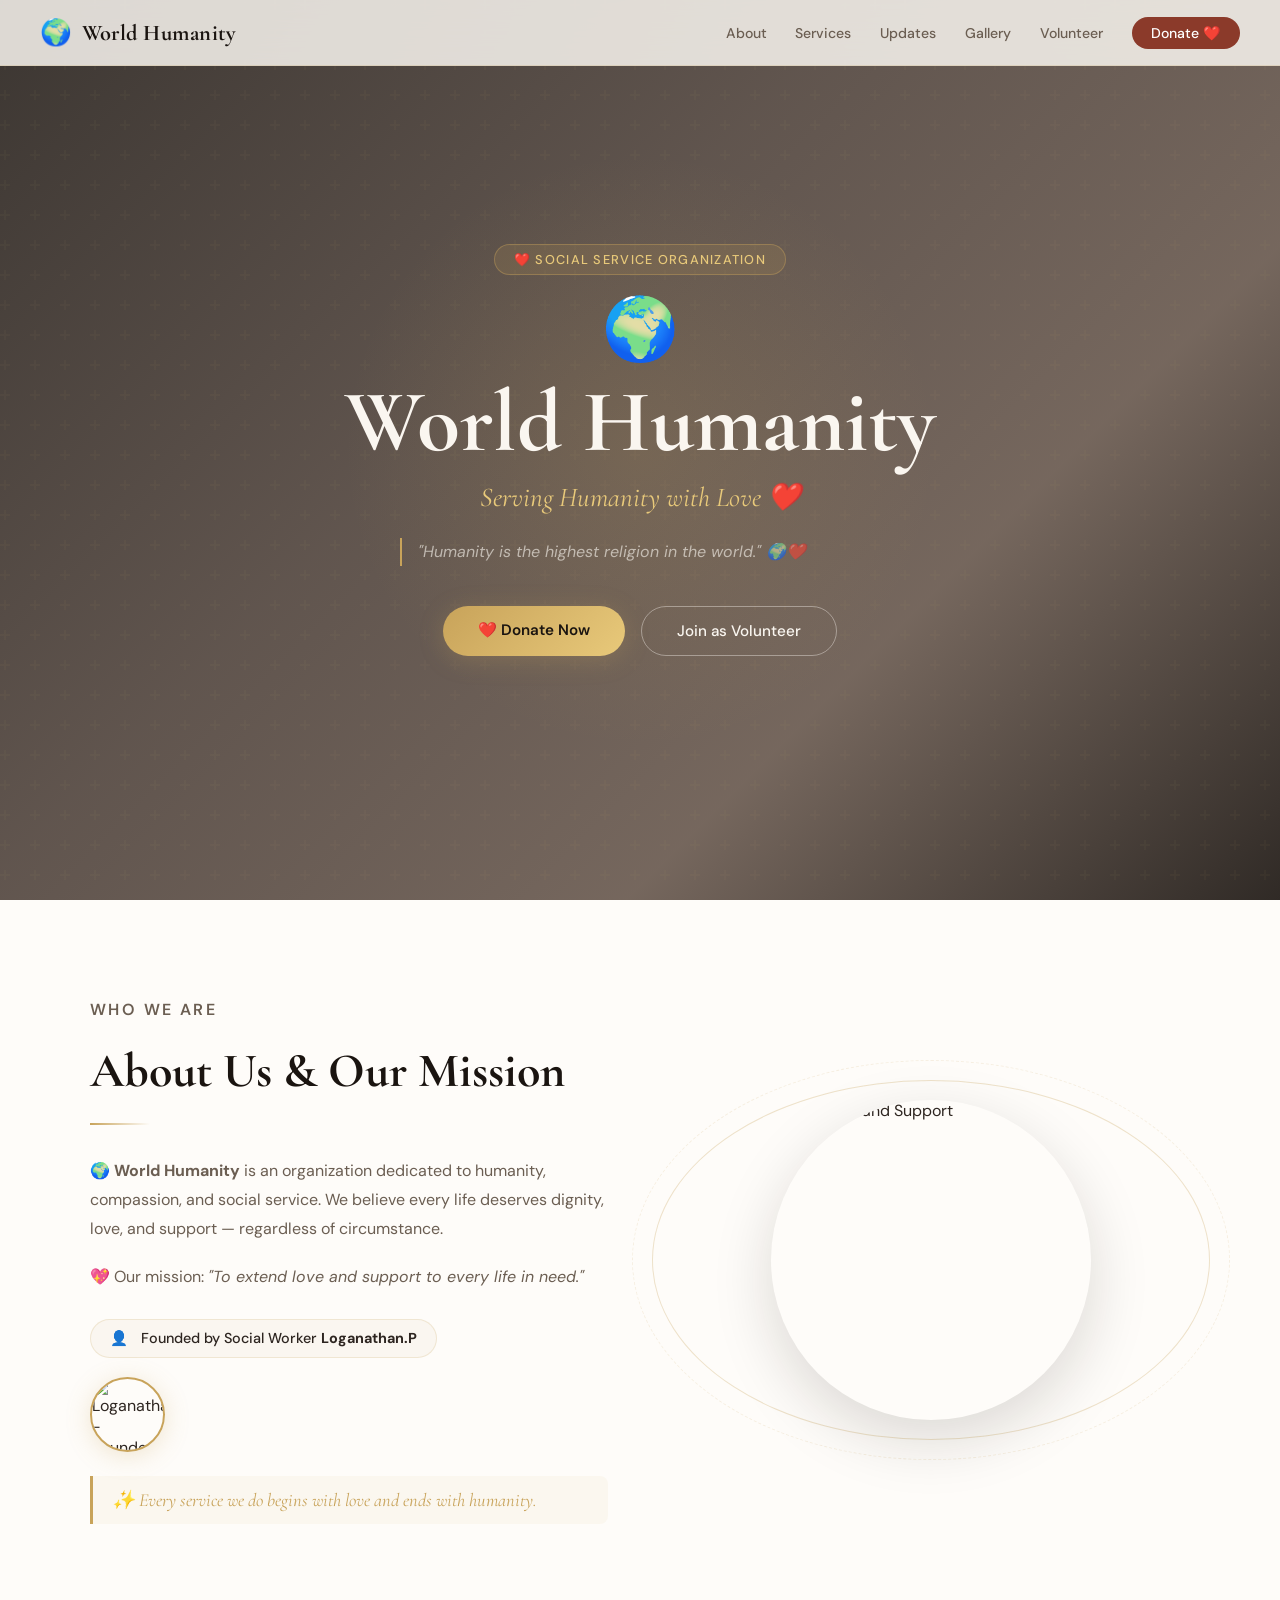
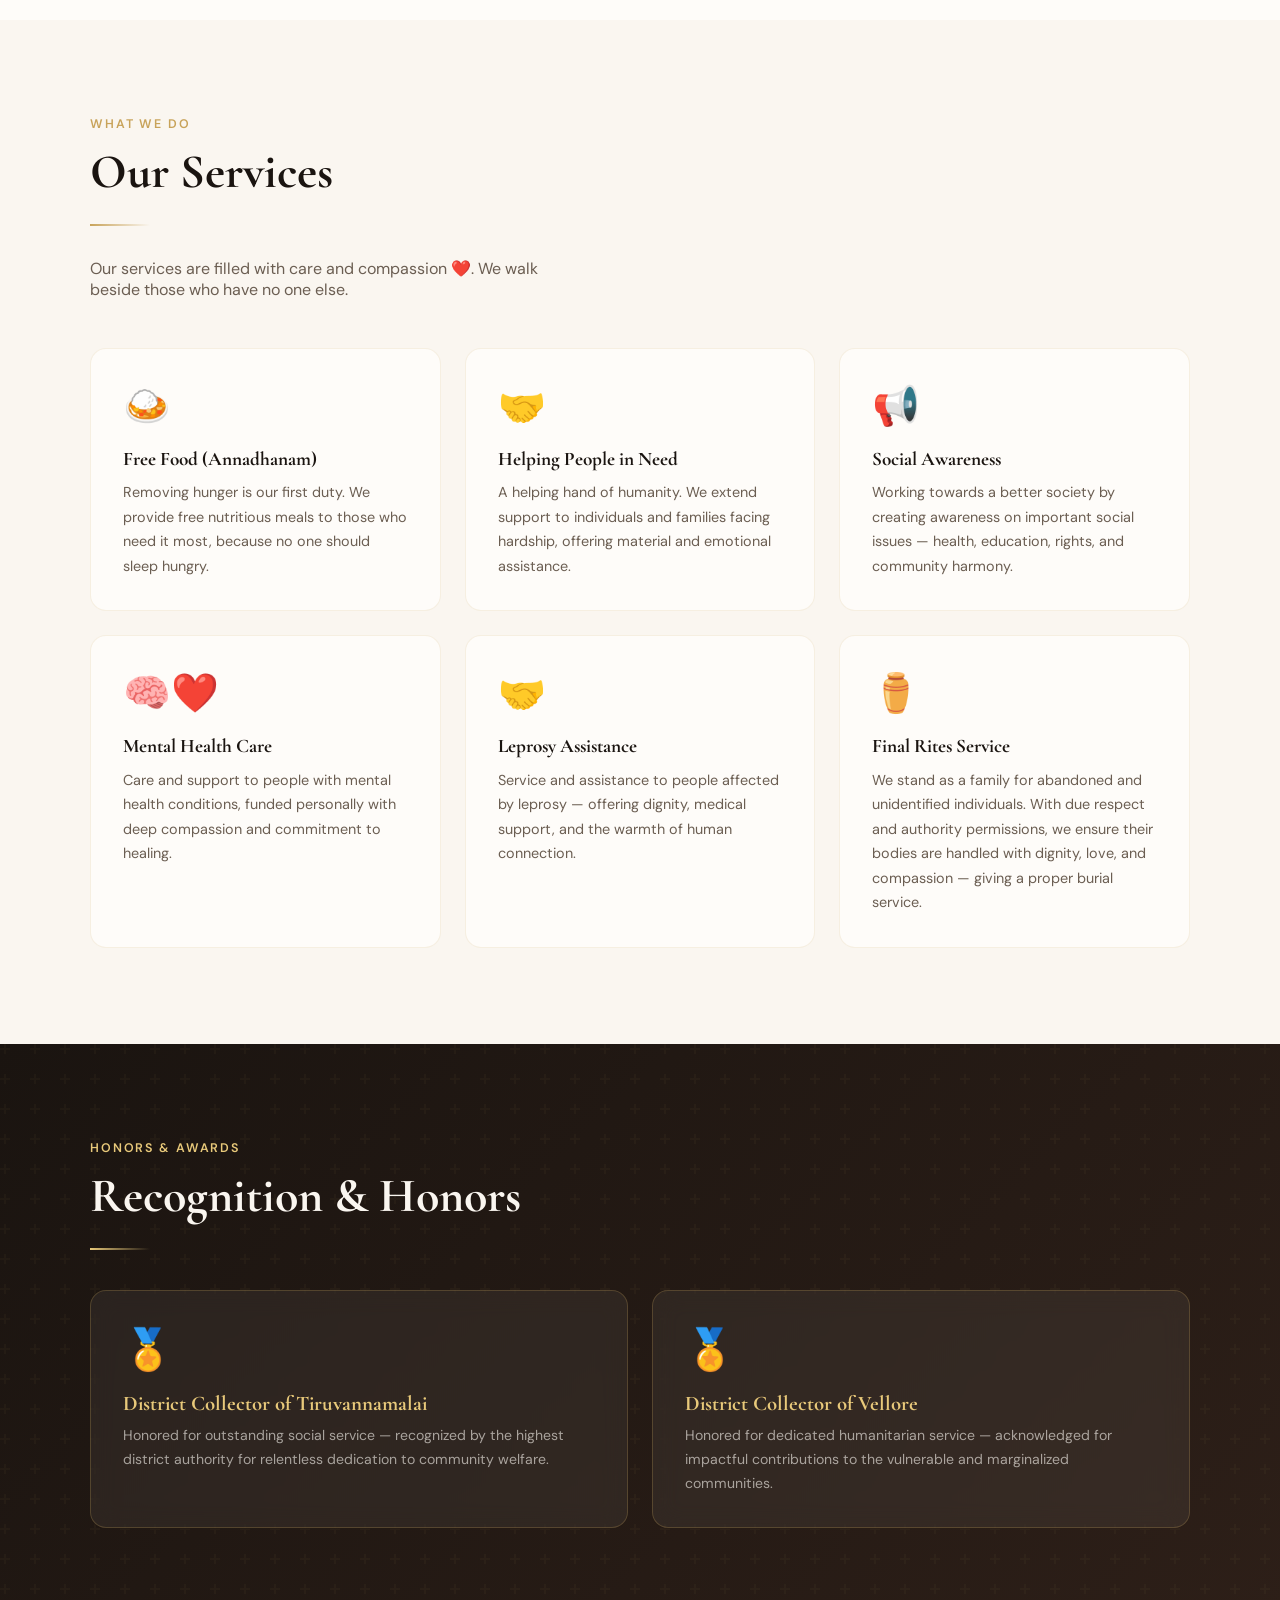
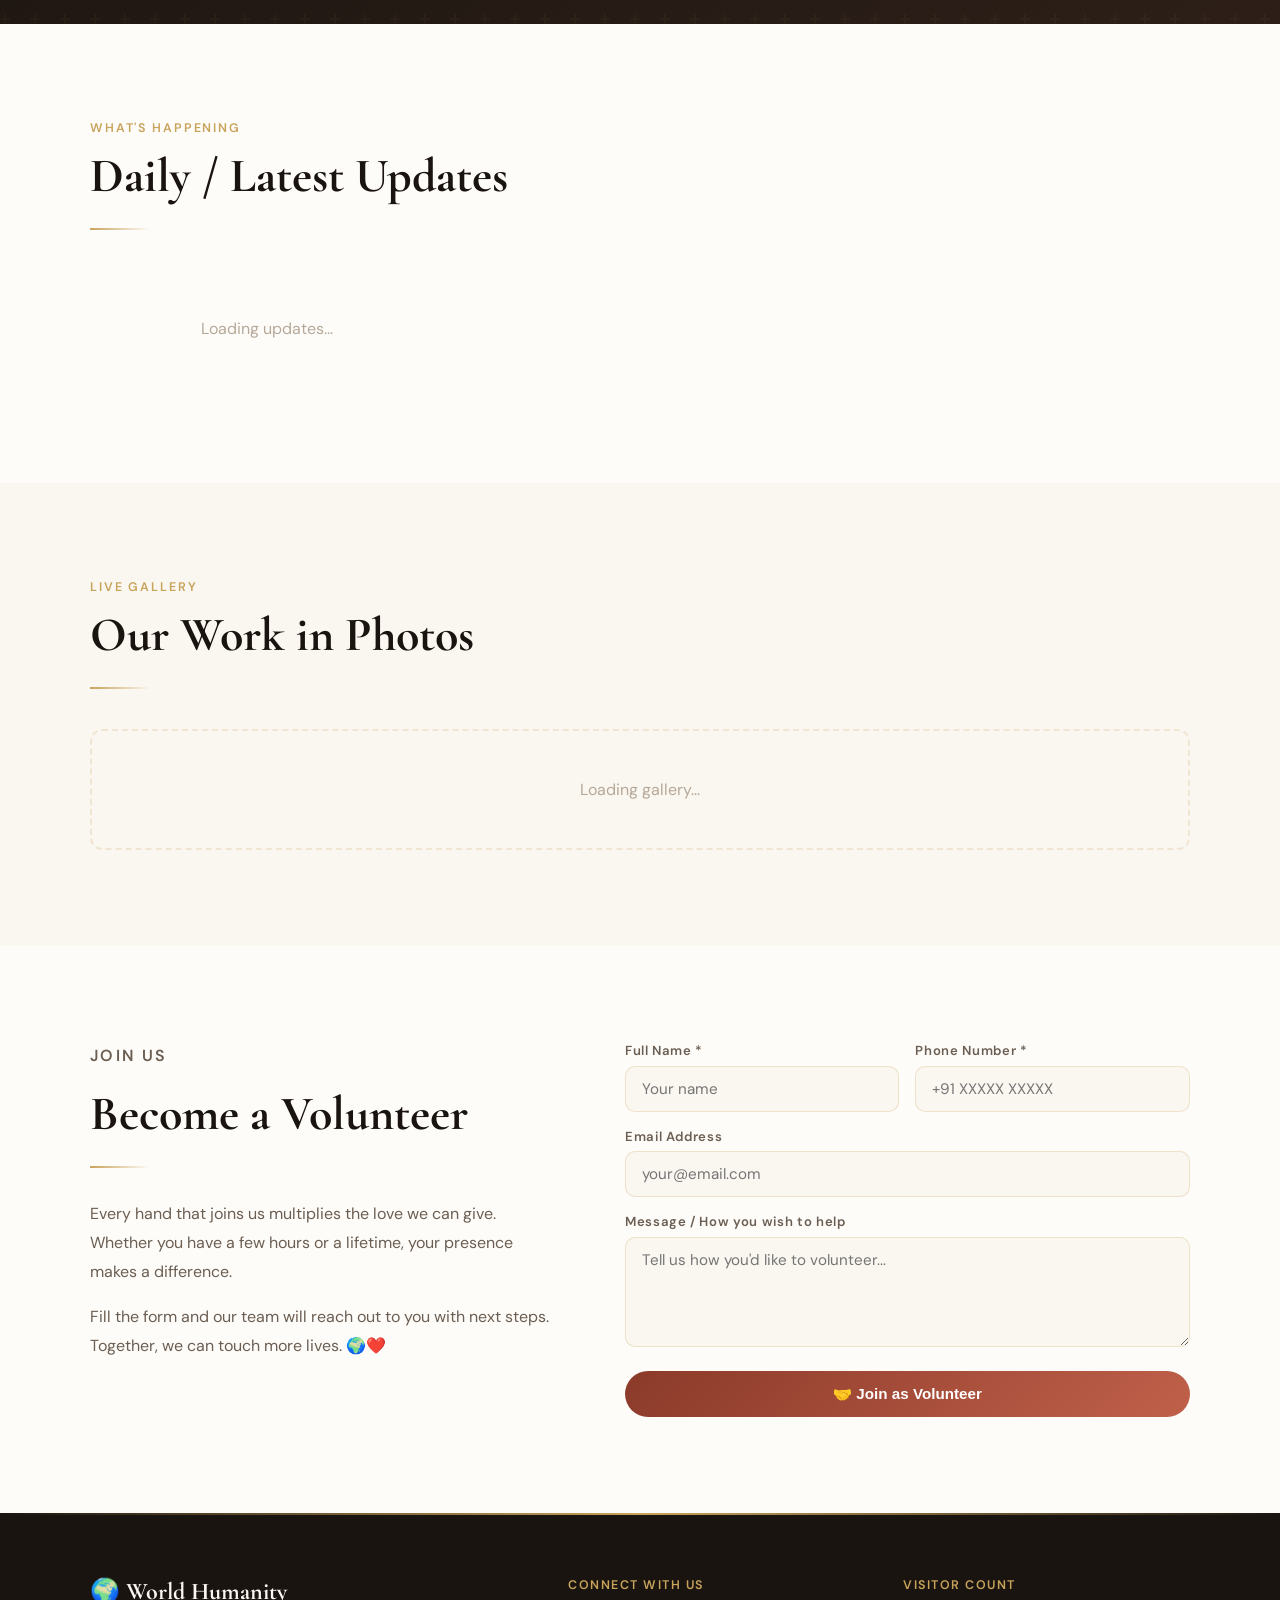
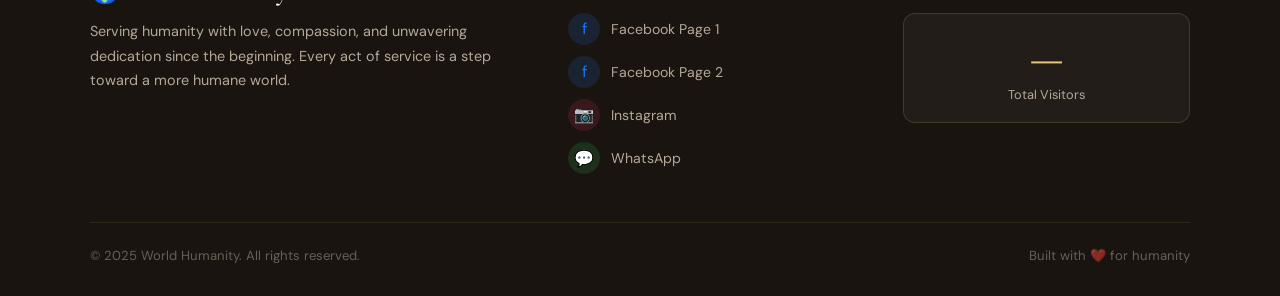
==== index.html @ ef05ba0a "Rename index-66.html to index.html" ====
<!DOCTYPE html>
<html lang="en">
<head>
<meta charset="UTF-8" />
<meta name="viewport" content="width=device-width, initial-scale=1.0" />
<title>World Humanity – Serving Humanity with Love</title>
<link rel="preconnect" href="https://fonts.googleapis.com" />
<link rel="preconnect" href="https://fonts.gstatic.com" crossorigin />
<link href="https://fonts.googleapis.com/css2?family=Cormorant+Garamond:ital,wght@0,400;0,600;0,700;1,400;1,600&family=DM+Sans:wght@300;400;500;600&display=swap" rel="stylesheet" />
<style>
  :root {
    --cream: #faf6f0;
    --warm-white: #fefcf9;
    --gold: #c8a35a;
    --gold-light: #e8c97a;
    --deep: #1a1410;
    --charcoal: #2d2520;
    --mid: #6b5e52;
    --soft: #b5a898;
    --accent: #8b3a2a;
    --accent-light: #c0604a;
    --glass-bg: rgba(255,252,249,0.72);
    --glass-border: rgba(200,163,90,0.2);
    --shadow: 0 8px 40px rgba(26,20,16,0.12);
    --shadow-gold: 0 4px 24px rgba(200,163,90,0.25);
  }
  *, *::before, *::after { box-sizing: border-box; margin: 0; padding: 0; }
  html { scroll-behavior: smooth; }
  body {
    font-family: 'DM Sans', sans-serif;
    background: var(--cream);
    color: var(--charcoal);
    overflow-x: hidden;
  }

  /* ── NAV ── */
  nav {
    position: fixed; top: 0; left: 0; right: 0; z-index: 100;
    display: flex; align-items: center; justify-content: space-between;
    padding: 1rem 2.5rem;
    background: rgba(250,246,240,0.85);
    backdrop-filter: blur(16px);
    border-bottom: 1px solid var(--glass-border);
    transition: box-shadow 0.3s;
  }
  nav.scrolled { box-shadow: 0 4px 30px rgba(26,20,16,0.10); }
  .nav-brand { display: flex; align-items: center; gap: 0.6rem; text-decoration: none; }
  .nav-brand span.globe { font-size: 1.6rem; }
  .nav-brand span.name {
    font-family: 'Cormorant Garamond', serif;
    font-size: 1.4rem; font-weight: 700;
    color: var(--deep); letter-spacing: 0.02em;
  }
  .nav-links { display: flex; gap: 1.8rem; list-style: none; }
  .nav-links a { text-decoration: none; font-size: 0.88rem; font-weight: 500; color: var(--mid); transition: color 0.2s; }
  .nav-links a:hover { color: var(--gold); }
  .nav-donate {
    background: var(--accent);
    color: #fff !important;
    padding: 0.45rem 1.2rem;
    border-radius: 50px;
    transition: background 0.2s !important;
  }
  .nav-donate:hover { background: var(--accent-light) !important; color: #fff !important; }
  .hamburger { display: none; flex-direction: column; gap: 5px; cursor: pointer; background: none; border: none; }
  .hamburger span { width: 22px; height: 2px; background: var(--charcoal); border-radius: 2px; transition: all 0.3s; }
  @media (max-width: 700px) {
    .nav-links { display: none; flex-direction: column; position: absolute; top: 100%; left: 0; right: 0; background: var(--warm-white); padding: 1.5rem; gap: 1rem; border-bottom: 1px solid var(--glass-border); }
    .nav-links.open { display: flex; }
    .hamburger { display: flex; }
  }

    /* ── HERO ── */
  .hero {
    min-height: 100vh;
    display: flex; align-items: center; justify-content: center;
    position: relative;
    overflow: hidden;
    /* Layering a translucent dark gradient over the image to maintain the deep aesthetic and text contrast */
    background: 
      linear-gradient(135deg, rgba(26, 20, 16, 0.85) 0%, rgba(45, 31, 24, 0.75) 40%, rgba(61, 42, 31, 0.7) 70%, rgba(26, 20, 16, 0.9) 100%),
      url('humanity.jpg') center/cover no-repeat;
  }

  .hero-texture {
    position: absolute; inset: 0;
    background-image: url("data:image/svg+xml,%3Csvg width='60' height='60' viewBox='0 0 60 60' xmlns='http://www.w3.org/2000/svg'%3E%3Cg fill='none' fill-rule='evenodd'%3E%3Cg fill='%23c8a35a' fill-opacity='0.04'%3E%3Cpath d='M36 34v-4h-2v4h-4v2h4v4h2v-4h4v-2h-4zm0-30V0h-2v4h-4v2h4v4h2V6h4V4h-4zM6 34v-4H4v4H0v2h4v4h2v-4h4v-2H6zM6 4V0H4v4H0v2h4v4h2V6h4V4H6z'/%3E%3C/g%3E%3C/g%3E%3C/svg%3E");
  }
  .hero-glow {
    position: absolute; width: 600px; height: 600px;
    background: radial-gradient(circle, rgba(200,163,90,0.15) 0%, transparent 70%);
    top: 50%; left: 50%; transform: translate(-50%, -50%);
    pointer-events: none;
  }
  .hero-content {
    position: relative; z-index: 2;
    text-align: center; padding: 2rem;
    max-width: 800px;
    animation: fadeUp 1s ease both;
  }
  .hero-badge {
    display: inline-flex; align-items: center; gap: 0.5rem;
    background: rgba(200,163,90,0.15); border: 1px solid rgba(200,163,90,0.4);
    border-radius: 50px; padding: 0.4rem 1.2rem;
    font-size: 0.8rem; font-weight: 500; color: var(--gold-light);
    letter-spacing: 0.1em; text-transform: uppercase;
    margin-bottom: 1.5rem;
  }
  .hero-title {
    font-family: 'Cormorant Garamond', serif;
    font-size: clamp(3rem, 8vw, 5.5rem);
    font-weight: 700; line-height: 1.05;
    color: var(--cream);
    margin-bottom: 0.8rem;
  }
  .hero-title .globe-icon { display: block; font-size: 0.7em; margin-bottom: 0.2em; }
  .hero-tagline {
    font-family: 'Cormorant Garamond', serif;
    font-size: clamp(1.2rem, 3vw, 1.7rem);
    font-style: italic; font-weight: 400;
    color: var(--gold-light);
    margin-bottom: 1.5rem;
  }
  .hero-quote {
    font-size: 1rem; color: rgba(250,246,240,0.6);
    max-width: 480px; margin: 0 auto 2.5rem;
    line-height: 1.7; font-style: italic;
    border-left: 2px solid var(--gold); padding-left: 1rem;
    text-align: left;
  }
  .hero-buttons { display: flex; gap: 1rem; justify-content: center; flex-wrap: wrap; }
  .btn-primary {
    background: linear-gradient(135deg, var(--gold), var(--gold-light));
    color: var(--deep); border: none; padding: 0.9rem 2.2rem;
    border-radius: 50px; font-size: 0.95rem; font-weight: 600;
    cursor: pointer; text-decoration: none;
    transition: transform 0.2s, box-shadow 0.2s;
    box-shadow: var(--shadow-gold);
  }
  .btn-primary:hover { transform: translateY(-2px); box-shadow: 0 8px 32px rgba(200,163,90,0.45); }
  .btn-outline {
    background: transparent; color: var(--cream);
    border: 1px solid rgba(250,246,240,0.4);
    padding: 0.9rem 2.2rem; border-radius: 50px;
    font-size: 0.95rem; font-weight: 500;
    cursor: pointer; text-decoration: none;
    transition: all 0.2s;
  }
  .btn-outline:hover { background: rgba(250,246,240,0.1); border-color: var(--gold-light); color: var(--gold-light); }
  .hero-scroll {
    position: absolute; bottom: 2rem; left: 50%; transform: translateX(-50%);
    display: flex; flex-direction: column; align-items: center; gap: 0.5rem;
    color: rgba(250,246,240,0.4); font-size: 0.75rem; letter-spacing: 0.1em;
  }
  .scroll-line { width: 1px; height: 40px; background: linear-gradient(to bottom, transparent, var(--gold)); animation: scrollPulse 2s infinite; }

  /* ── SECTION BASE ── */
  section { padding: 6rem 2rem; }
  .container { max-width: 1100px; margin: 0 auto; }
  .section-label {
    font-size: 0.78rem; font-weight: 600; letter-spacing: 0.15em;
    text-transform: uppercase; color: var(--gold);
    margin-bottom: 0.8rem;
  }
  .section-title {
    font-family: 'Cormorant Garamond', serif;
    font-size: clamp(2rem, 5vw, 3rem);
    font-weight: 700; line-height: 1.15;
    color: var(--deep);
    margin-bottom: 1.5rem;
  }
  .divider {
    width: 60px; height: 2px;
    background: linear-gradient(90deg, var(--gold), transparent);
    margin-bottom: 2rem;
  }

  /* ── ABOUT ── */
  .about { background: var(--warm-white); }
  .about-grid { display: grid; grid-template-columns: 1fr 1fr; gap: 4rem; align-items: center; }
  .about-visual {
    position: relative;
    display: flex; align-items: center; justify-content: center;
  }
  .about-circle {
    width: 280px; height: 280px; border-radius: 50%;
    background: linear-gradient(135deg, var(--gold) 0%, var(--accent) 100%);
    display: flex; align-items: center; justify-content: center;
    font-size: 8rem;
    box-shadow: 0 20px 60px rgba(200,163,90,0.3);
  }
  .about-ring {
    position: absolute; inset: -20px;
    border-radius: 50%;
    border: 1px solid rgba(200,163,90,0.3);
  }
  .about-ring-2 {
    position: absolute; inset: -40px;
    border-radius: 50%;
    border: 1px dashed rgba(200,163,90,0.15);
  }
  .about-body p { line-height: 1.8; color: var(--mid); margin-bottom: 1.2rem; font-size: 1rem; }
  .about-founder {
    display: inline-flex; align-items: center; gap: 0.8rem;
    background: var(--cream); border: 1px solid var(--glass-border);
    border-radius: 50px; padding: 0.6rem 1.2rem;
    font-size: 0.9rem; font-weight: 500; color: var(--charcoal);
    margin-top: 0.5rem;
  }
  .about-quote {
    margin-top: 1.5rem;
    font-family: 'Cormorant Garamond', serif;
    font-size: 1.15rem; font-style: italic;
    color: var(--gold); border-left: 3px solid var(--gold);
    padding: 0.8rem 1.2rem;
    background: rgba(200,163,90,0.06); border-radius: 0 8px 8px 0;
  }
  @media (max-width: 768px) { .about-grid { grid-template-columns: 1fr; gap: 2rem; } .about-visual { display: none; } }

  /* ── SERVICES ── */
  .services { background: var(--cream); }
  .services-grid { display: grid; grid-template-columns: repeat(auto-fit, minmax(300px, 1fr)); gap: 1.5rem; margin-top: 3rem; }
  .service-card {
    background: var(--warm-white);
    border: 1px solid rgba(200,163,90,0.15);
    border-radius: 16px;
    padding: 2rem;
    transition: all 0.3s;
    position: relative; overflow: hidden;
  }
  .service-card::before {
    content: ''; position: absolute;
    top: 0; left: 0; right: 0; height: 3px;
    background: linear-gradient(90deg, var(--gold), var(--accent));
    opacity: 0; transition: opacity 0.3s;
  }
  .service-card:hover { transform: translateY(-4px); box-shadow: var(--shadow); border-color: rgba(200,163,90,0.35); }
  .service-card:hover::before { opacity: 1; }
  .service-icon { font-size: 2.4rem; margin-bottom: 1rem; display: block; }
  .service-title { font-family: 'Cormorant Garamond', serif; font-size: 1.2rem; font-weight: 700; color: var(--deep); margin-bottom: 0.6rem; }
  .service-desc { font-size: 0.9rem; color: var(--mid); line-height: 1.7; }

  /* ── RECOGNITION ── */
  .recognition {
    background: linear-gradient(135deg, #1a1410 0%, #2d1f18 100%);
    position: relative; overflow: hidden;
  }
  .recognition::before {
    content: ''; position: absolute; inset: 0;
    background-image: url("data:image/svg+xml,%3Csvg width='60' height='60' viewBox='0 0 60 60' xmlns='http://www.w3.org/2000/svg'%3E%3Cg fill='none' fill-rule='evenodd'%3E%3Cg fill='%23c8a35a' fill-opacity='0.04'%3E%3Cpath d='M36 34v-4h-2v4h-4v2h4v4h2v-4h4v-2h-4zm0-30V0h-2v4h-4v2h4v4h2V6h4V4h-4zM6 34v-4H4v4H0v2h4v4h2v-4h4v-2H6zM6 4V0H4v4H0v2h4v4h2V6h4V4H6z'/%3E%3C/g%3E%3C/g%3E%3C/svg%3E");
  }
  .recognition .section-title { color: var(--cream); }
  .recognition .section-label { color: var(--gold-light); }
  .recognition .divider { background: linear-gradient(90deg, var(--gold-light), transparent); }
  .honors-grid { display: grid; grid-template-columns: repeat(auto-fit, minmax(280px, 1fr)); gap: 1.5rem; margin-top: 2.5rem; }
  .honor-card {
    background: rgba(255,252,249,0.06);
    border: 1px solid rgba(200,163,90,0.25);
    border-radius: 16px; padding: 2rem;
    backdrop-filter: blur(12px);
    transition: all 0.3s;
  }
  .honor-card:hover { background: rgba(255,252,249,0.1); border-color: rgba(200,163,90,0.5); transform: translateY(-3px); }
  .honor-medal { font-size: 2.5rem; margin-bottom: 1rem; }
  .honor-title { font-family: 'Cormorant Garamond', serif; font-size: 1.3rem; font-weight: 700; color: var(--gold-light); margin-bottom: 0.5rem; }
  .honor-desc { font-size: 0.88rem; color: rgba(250,246,240,0.6); line-height: 1.7; }

  /* ── UPDATES ── */
  .updates { background: var(--warm-white); }
  .updates-grid { display: grid; grid-template-columns: repeat(auto-fill, minmax(280px, 1fr)); gap: 1.2rem; margin-top: 2.5rem; }
  .update-card {
    background: var(--cream);
    border: 1px solid var(--glass-border);
    border-radius: 12px; padding: 1.5rem;
    transition: all 0.2s;
  }
  .update-card:hover { box-shadow: var(--shadow); transform: translateY(-2px); }
  .update-date { font-size: 0.78rem; font-weight: 600; color: var(--gold); letter-spacing: 0.05em; margin-bottom: 0.5rem; }
  .update-text { font-size: 0.95rem; color: var(--charcoal); line-height: 1.65; }
  .updates-empty { text-align: center; color: var(--soft); font-size: 1rem; padding: 3rem 0; }

  /* ── GALLERY ── */
  .gallery { background: var(--cream); }
  .gallery-grid { display: grid; grid-template-columns: repeat(auto-fill, minmax(220px, 1fr)); gap: 1rem; margin-top: 2.5rem; }
  .gallery-item {
    border-radius: 12px; overflow: hidden;
    aspect-ratio: 1; position: relative; cursor: pointer;
  }
  .gallery-item img { width: 100%; height: 100%; object-fit: cover; transition: transform 0.4s; }
  .gallery-item:hover img { transform: scale(1.06); }
  .gallery-item::after {
    content: '🔍'; position: absolute; inset: 0;
    background: rgba(26,20,16,0.4); display: flex;
    align-items: center; justify-content: center;
    font-size: 1.8rem; opacity: 0; transition: opacity 0.3s;
  }
  .gallery-item:hover::after { opacity: 1; }
  .gallery-empty { text-align: center; color: var(--soft); padding: 3rem; border: 2px dashed rgba(200,163,90,0.2); border-radius: 12px; }

  /* ── LIGHTBOX ── */
  .lightbox {
    display: none; position: fixed; inset: 0; z-index: 1000;
    background: rgba(26,20,16,0.95);
    align-items: center; justify-content: center;
  }
  .lightbox.open { display: flex; }
  .lightbox img { max-width: 90vw; max-height: 85vh; border-radius: 8px; object-fit: contain; }
  .lightbox-close {
    position: absolute; top: 1.5rem; right: 1.5rem;
    background: none; border: none; color: var(--cream);
    font-size: 2rem; cursor: pointer; line-height: 1;
  }

  /* ── VOLUNTEER ── */
  .volunteer { background: var(--warm-white); }
  .volunteer-inner { display: grid; grid-template-columns: 1fr 1.2fr; gap: 4rem; align-items: start; }
  .volunteer-info p { color: var(--mid); line-height: 1.8; font-size: 1rem; margin-bottom: 1rem; }
  .form-grid { display: grid; grid-template-columns: 1fr 1fr; gap: 1rem; }
  .form-group { display: flex; flex-direction: column; gap: 0.4rem; }
  .form-group.full { grid-column: 1 / -1; }
  label { font-size: 0.82rem; font-weight: 600; color: var(--mid); letter-spacing: 0.05em; }
  input, textarea {
    background: var(--cream); border: 1px solid rgba(200,163,90,0.25);
    border-radius: 10px; padding: 0.75rem 1rem;
    font-family: 'DM Sans', sans-serif; font-size: 0.95rem;
    color: var(--charcoal); outline: none;
    transition: border-color 0.2s, box-shadow 0.2s;
  }
  input:focus, textarea:focus { border-color: var(--gold); box-shadow: 0 0 0 3px rgba(200,163,90,0.12); }
  textarea { resize: vertical; min-height: 110px; }
  .btn-submit {
    grid-column: 1 / -1;
    background: linear-gradient(135deg, var(--accent), var(--accent-light));
    color: #fff; border: none; padding: 0.9rem;
    border-radius: 50px; font-size: 0.95rem; font-weight: 600;
    cursor: pointer; width: 100%; transition: all 0.2s;
    margin-top: 0.5rem;
  }
  .btn-submit:hover { transform: translateY(-2px); box-shadow: 0 8px 24px rgba(139,58,42,0.35); }
  .success-msg {
    display: none; grid-column: 1 / -1;
    background: rgba(139,58,42,0.08); border: 1px solid rgba(139,58,42,0.3);
    border-radius: 10px; padding: 1rem 1.5rem;
    color: var(--accent); font-weight: 500; text-align: center;
  }
  @media (max-width: 768px) { .volunteer-inner { grid-template-columns: 1fr; gap: 2rem; } .form-grid { grid-template-columns: 1fr; } }

  /* ── FOOTER ── */
  footer {
    background: var(--deep);
    padding: 4rem 2rem 2rem;
    position: relative; overflow: hidden;
  }
  footer::before {
    content: ''; position: absolute; top: 0; left: 0; right: 0; height: 2px;
    background: linear-gradient(90deg, transparent, var(--gold), transparent);
  }
  .footer-inner { max-width: 1100px; margin: 0 auto; }
  .footer-top { display: grid; grid-template-columns: 1.5fr 1fr 1fr; gap: 3rem; margin-bottom: 3rem; }
  .footer-brand-name { font-family: 'Cormorant Garamond', serif; font-size: 1.5rem; font-weight: 700; color: var(--cream); margin-bottom: 0.8rem; }
  .footer-tagline { font-size: 0.9rem; color: var(--soft); line-height: 1.7; }
  .footer-col-title { font-size: 0.78rem; font-weight: 600; letter-spacing: 0.12em; text-transform: uppercase; color: var(--gold); margin-bottom: 1.2rem; }
  .footer-social { display: flex; flex-direction: column; gap: 0.7rem; }
  .footer-social a {
    display: flex; align-items: center; gap: 0.7rem;
    text-decoration: none; color: var(--soft);
    font-size: 0.88rem; transition: color 0.2s;
  }
  .footer-social a:hover { color: var(--gold-light); }
  .footer-social-icon { width: 32px; height: 32px; border-radius: 50%; display: flex; align-items: center; justify-content: center; font-size: 1rem; }
  .fb-icon { background: rgba(24,119,242,0.15); color: #1877f2; }
  .ig-icon { background: rgba(225,48,108,0.15); color: #e1306c; }
  .wa-icon { background: rgba(37,211,102,0.15); color: #25d366; }
  .footer-visitor {
    background: rgba(255,255,255,0.04); border: 1px solid rgba(200,163,90,0.2);
    border-radius: 12px; padding: 1.2rem;
    text-align: center;
  }
  .visitor-count { font-family: 'Cormorant Garamond', serif; font-size: 2.5rem; font-weight: 700; color: var(--gold-light); }
  .visitor-label { font-size: 0.8rem; color: var(--soft); margin-top: 0.3rem; }
  .footer-bottom { border-top: 1px solid rgba(200,163,90,0.12); padding-top: 1.5rem; display: flex; justify-content: space-between; align-items: center; flex-wrap: wrap; gap: 0.5rem; }
  .footer-copy { font-size: 0.82rem; color: rgba(181,168,152,0.5); }
  @media (max-width: 768px) { .footer-top { grid-template-columns: 1fr; gap: 2rem; } }
  /* ── IMAGE INTEGRATIONS ── */
  .nav-logo {
    height: 36px; 
    width: auto; 
    object-fit: contain;
  }

  .founder-profile {
    display: flex; 
    align-items: center; 
    gap: 1rem; 
    margin-top: 1.2rem;
  }

  .founder-img {
    width: 75px; 
    height: 75px; 
    border-radius: 50%; 
    object-fit: cover; 
    border: 2px solid var(--gold);
    box-shadow: var(--shadow-gold);
  }

  .about-img-pro {
    width: 320px; 
    height: 320px; 
    border-radius: 50%; 
    object-fit: cover; 
    position: relative; 
    z-index: 2; 
    box-shadow: 0 20px 60px rgba(26,20,16,0.15);
  }

  /* ── ANIMATIONS ── */
  @keyframes fadeUp {
    from { opacity: 0; transform: translateY(30px); }
    to   { opacity: 1; transform: translateY(0); }
  }
  @keyframes scrollPulse {
    0%, 100% { opacity: 0.4; } 50% { opacity: 1; }
  }
  .reveal {
    opacity: 0; transform: translateY(24px);
    transition: opacity 0.7s ease, transform 0.7s ease;
  }
  .reveal.visible { opacity: 1; transform: translateY(0); }
</style>
</head>
<body>

<!-- ── NAV ── -->
<nav id="nav">
  <a class="nav-brand" href="#">
    <img src="logo.png" alt="World Humanity Logo" class="nav-logo" onerror="this.style.display='none'; this.nextElementSibling.style.display='inline';" />
    <span class="globe" style="display: none;">🌍</span> <span class="name">World Humanity</span>
  </a>

  <ul class="nav-links" id="navLinks">
    <li><a href="#about">About</a></li>
    <li><a href="#services">Services</a></li>
    <li><a href="#updates">Updates</a></li>
    <li><a href="#gallery">Gallery</a></li>
    <li><a href="#volunteer">Volunteer</a></li>
    <li><a href="donate.html" class="nav-donate">Donate ❤️</a></li>
  </ul>
  <button class="hamburger" id="hamburger" aria-label="Menu">
    <span></span><span></span><span></span>
  </button>
</nav>

<!-- ── HERO ── -->
<section class="hero" id="home">
  <div class="hero-texture"></div>
  <div class="hero-glow"></div>
  <div class="hero-content">
    <div class="hero-badge">❤️ Social Service Organization</div>
    <h1 class="hero-title">
      <span class="globe-icon">🌍</span>
      World Humanity
    </h1>
    <p class="hero-tagline">Serving Humanity with Love ❤️</p>
    <blockquote class="hero-quote">
      "Humanity is the highest religion in the world." 🌍❤️
    </blockquote>
    <div class="hero-buttons">
      <a href="donate.html" class="btn-primary">❤️ Donate Now</a>
      <a href="#volunteer" class="btn-outline">Join as Volunteer</a>
    </div>
  </div>
  
</section>

<!-- ── ABOUT ── -->
<section class="about" id="about">
  <div class="container">
    <div class="about-grid reveal">
      <div class="about-body">
        <p class="section-label">Who We Are</p>
        <h2 class="section-title">About Us &amp; Our Mission</h2>
        <div class="divider"></div>
        <p>🌍 <strong>World Humanity</strong> is an organization dedicated to humanity, compassion, and social service. We believe every life deserves dignity, love, and support — regardless of circumstance.</p>
        <p>💖 Our mission: <em>"To extend love and support to every life in need."</em></p>
        
        <div class="about-founder">
          <span>👤</span>
          <span>Founded by Social Worker <strong>Loganathan.P</strong></span>
        </div>
        
        <div class="founder-profile">
          <img src="founder.jpg" alt="Loganathan.P - Founder" class="founder-img" />
        </div>

        <div class="about-quote">
          ✨ Every service we do begins with love and ends with humanity.
        </div>
      </div>
      
      <div class="about-visual">
        <div class="about-ring-2"></div>
        <div class="about-ring"></div>
        <img src="https://images.unsplash.com/photo-1582213782179-e0d53f98f2ca?q=80&w=800&auto=format&fit=crop" alt="Humanity and Support" class="about-img-pro" crossorigin="anonymous" />
      </div>
    </div>
  </div>
</section>


<!-- ── SERVICES ── -->
<section class="services" id="services">
  <div class="container reveal">
    <p class="section-label">What We Do</p>
    <h2 class="section-title">Our Services</h2>
    <div class="divider"></div>
    <p style="color:var(--mid);max-width:500px;">Our services are filled with care and compassion ❤️. We walk beside those who have no one else.</p>
    <div class="services-grid">
      <div class="service-card">
        <span class="service-icon">🍛</span>
        <div class="service-title">Free Food (Annadhanam)</div>
        <p class="service-desc">Removing hunger is our first duty. We provide free nutritious meals to those who need it most, because no one should sleep hungry.</p>
      </div>
      <div class="service-card">
        <span class="service-icon">🤝</span>
        <div class="service-title">Helping People in Need</div>
        <p class="service-desc">A helping hand of humanity. We extend support to individuals and families facing hardship, offering material and emotional assistance.</p>
      </div>
      <div class="service-card">
        <span class="service-icon">📢</span>
        <div class="service-title">Social Awareness</div>
        <p class="service-desc">Working towards a better society by creating awareness on important social issues — health, education, rights, and community harmony.</p>
      </div>
      <div class="service-card">
        <span class="service-icon">🧠❤️</span>
        <div class="service-title">Mental Health Care</div>
        <p class="service-desc">Care and support to people with mental health conditions, funded personally with deep compassion and commitment to healing.</p>
      </div>
      <div class="service-card">
        <span class="service-icon">🤝</span>
        <div class="service-title">Leprosy Assistance</div>
        <p class="service-desc">Service and assistance to people affected by leprosy — offering dignity, medical support, and the warmth of human connection.</p>
      </div>
      <div class="service-card">
        <span class="service-icon">⚱️</span>
        <div class="service-title">Final Rites Service</div>
        <p class="service-desc">We stand as a family for abandoned and unidentified individuals. With due respect and authority permissions, we ensure their bodies are handled with dignity, love, and compassion — giving a proper burial service.</p>
      </div>
    </div>
  </div>
</section>

<!-- ── RECOGNITION ── -->
<section class="recognition" id="recognition">
  <div class="container reveal">
    <p class="section-label">Honors &amp; Awards</p>
    <h2 class="section-title">Recognition &amp; Honors</h2>
    <div class="divider"></div>
    <div class="honors-grid">
      <div class="honor-card">
        <div class="honor-medal">🏅</div>
        <div class="honor-title">District Collector of Tiruvannamalai</div>
        <p class="honor-desc">Honored for outstanding social service — recognized by the highest district authority for relentless dedication to community welfare.</p>
      </div>
      <div class="honor-card">
        <div class="honor-medal">🏅</div>
        <div class="honor-title">District Collector of Vellore</div>
        <p class="honor-desc">Honored for dedicated humanitarian service — acknowledged for impactful contributions to the vulnerable and marginalized communities.</p>
      </div>
    </div>
  </div>
</section>

<!-- ── UPDATES ── -->
<section class="updates" id="updates">
  <div class="container reveal">
    <p class="section-label">What's Happening</p>
    <h2 class="section-title">Daily / Latest Updates</h2>
    <div class="divider"></div>
    <div class="updates-grid" id="updatesGrid">
      <div class="updates-empty">Loading updates...</div>
    </div>
  </div>
</section>

<!-- ── GALLERY ── -->
<section class="gallery" id="gallery">
  <div class="container reveal">
    <p class="section-label">Live Gallery</p>
    <h2 class="section-title">Our Work in Photos</h2>
    <div class="divider"></div>
    <div class="gallery-grid" id="galleryGrid">
      <div class="gallery-empty" style="grid-column:1/-1">Loading gallery...</div>
    </div>
  </div>
</section>

<!-- ── LIGHTBOX ── -->
<div class="lightbox" id="lightbox">
  <button class="lightbox-close" id="lightboxClose">&times;</button>
  <img src="" id="lightboxImg" alt="Gallery Image" />
</div>

<!-- ── VOLUNTEER ── -->
<section class="volunteer" id="volunteer">
  <div class="container">
    <div class="volunteer-inner reveal">
      <div class="volunteer-info">
        <p class="section-label">Join Us</p>
        <h2 class="section-title">Become a Volunteer</h2>
        <div class="divider"></div>
        <p>Every hand that joins us multiplies the love we can give. Whether you have a few hours or a lifetime, your presence makes a difference.</p>
        <p>Fill the form and our team will reach out to you with next steps. Together, we can touch more lives. 🌍❤️</p>
      </div>
      <form id="volunteerForm">
        <div class="form-grid">
          <div class="form-group">
            <label>Full Name *</label>
            <input type="text" id="volName" placeholder="Your name" required />
          </div>
          <div class="form-group">
            <label>Phone Number *</label>
            <input type="tel" id="volPhone" placeholder="+91 XXXXX XXXXX" required />
          </div>
          <div class="form-group full">
            <label>Email Address</label>
            <input type="email" id="volEmail" placeholder="your@email.com" />
          </div>
          <div class="form-group full">
            <label>Message / How you wish to help</label>
            <textarea id="volMessage" placeholder="Tell us how you'd like to volunteer..."></textarea>
          </div>
          <div class="success-msg" id="successMsg">✅ Thank you! We'll be in touch soon. 🌍❤️</div>
          <button type="submit" class="btn-submit" id="submitBtn">🤝 Join as Volunteer</button>
        </div>
      </form>
    </div>
  </div>
</section>

<!-- ── FOOTER ── -->
<footer id="contact">
  <div class="footer-inner">
    <div class="footer-top">
      <div>
        <div class="footer-brand-name">🌍 World Humanity</div>
        <p class="footer-tagline">Serving humanity with love, compassion, and unwavering dedication since the beginning. Every act of service is a step toward a more humane world.</p>
      </div>
      <div>
        <p class="footer-col-title">Connect With Us</p>
        <div class="footer-social">
          <a href="https://www.facebook.com/share/1B9xc5Cvbs/" target="_blank" rel="noopener">
            <div class="footer-social-icon fb-icon">f</div>
            Facebook Page 1
          </a>
          <a href="https://www.facebook.com/share/18KWxisK4i/" target="_blank" rel="noopener">
            <div class="footer-social-icon fb-icon">f</div>
            Facebook Page 2
          </a>
          <a href="https://www.instagram.com/loganathan_gpr?igsh=c2t5MW9pZXFmbGE3" target="_blank" rel="noopener">
            <div class="footer-social-icon ig-icon">📷</div>
            Instagram
          </a>
          <a href="https://wa.me/91XXXXXXXXXX" target="_blank" rel="noopener">
            <div class="footer-social-icon wa-icon">💬</div>
            WhatsApp
          </a>
        </div>
      </div>
      <div>
        <p class="footer-col-title">Visitor Count</p>
        <div class="footer-visitor">
          <div class="visitor-count" id="visitorCount">—</div>
          <div class="visitor-label">Total Visitors</div>
        </div>
      </div>
    </div>
    <div class="footer-bottom">
      <span class="footer-copy">© 2025 World Humanity. All rights reserved.</span>
      <span class="footer-copy">Built with ❤️ for humanity</span>
    </div>
  </div>
</footer>

<!-- Firebase SDK -->
<script type="module">
  import { initializeApp } from "https://www.gstatic.com/firebasejs/10.12.0/firebase-app.js";
  import { getFirestore, collection, getDocs, addDoc, doc, updateDoc, increment, getDoc, orderBy, query, limit } from "https://www.gstatic.com/firebasejs/10.12.0/firebase-firestore.js";

  const firebaseConfig = {
    apiKey: "AIzaSyDY5ghU4yoocsy4SXvWBJuul96nDdrF4Sk",
    authDomain: "world-humanity.firebaseapp.com",
    projectId: "world-humanity",
    storageBucket: "world-humanity.firebasestorage.app",
    messagingSenderId: "395556215937",
    appId: "1:395556215937:web:ea498d116c221e0702c180",
    measurementId: "G-QWZTM7X6YY"
  };

  const app = initializeApp(firebaseConfig);
  const db = getFirestore(app);

  // ── Load Updates ──
  async function loadUpdates() {
    const grid = document.getElementById('updatesGrid');
    try {
      const q = query(collection(db, 'updates'), orderBy('date', 'desc'), limit(6));
      const snap = await getDocs(q);
      if (snap.empty) {
        grid.innerHTML = '<div class="updates-empty">No updates yet. Check back soon! 🌍</div>';
        return;
      }
      grid.innerHTML = '';
      snap.forEach(doc => {
        const d = doc.data();
        const card = document.createElement('div');
        card.className = 'update-card';
        card.innerHTML = `<div class="update-date">${d.date || ''}</div><div class="update-text">${d.text || ''}</div>`;
        grid.appendChild(card);
      });
    } catch (e) {
      grid.innerHTML = '<div class="updates-empty">Could not load updates.</div>';
    }
  }

  // ── Load Gallery ──
  async function loadGallery() {
    const grid = document.getElementById('galleryGrid');
    try {
      const snap = await getDocs(collection(db, 'gallery'));
      if (snap.empty) {
        grid.innerHTML = '<div class="gallery-empty" style="grid-column:1/-1">Gallery is being updated. Check back soon! 📸</div>';
        return;
      }
      grid.innerHTML = '';
      snap.forEach(d => {
        const item = document.createElement('div');
        item.className = 'gallery-item';
        item.innerHTML = `<img src="${d.data().url}" alt="${d.data().caption || 'Gallery'}" loading="lazy" />`;
        item.addEventListener('click', () => openLightbox(d.data().url));
        grid.appendChild(item);
      });
    } catch (e) {
      grid.innerHTML = '<div class="gallery-empty" style="grid-column:1/-1">Could not load gallery.</div>';
    }
  }

  // ── Lightbox ──
  function openLightbox(src) {
    document.getElementById('lightboxImg').src = src;
    document.getElementById('lightbox').classList.add('open');
  }
  document.getElementById('lightboxClose').addEventListener('click', () => {
    document.getElementById('lightbox').classList.remove('open');
  });
  document.getElementById('lightbox').addEventListener('click', e => {
    if (e.target === document.getElementById('lightbox')) document.getElementById('lightbox').classList.remove('open');
  });

  // ── Volunteer Form ──
  document.getElementById('volunteerForm').addEventListener('submit', async (e) => {
    e.preventDefault();
    const btn = document.getElementById('submitBtn');
    const msg = document.getElementById('successMsg');
    btn.textContent = 'Submitting...'; btn.disabled = true;
    try {
      await addDoc(collection(db, 'volunteers'), {
        name: document.getElementById('volName').value,
        phone: document.getElementById('volPhone').value,
        email: document.getElementById('volEmail').value,
        message: document.getElementById('volMessage').value,
        submittedAt: new Date().toISOString()
      });
      msg.style.display = 'block';
      document.getElementById('volunteerForm').reset();
    } catch (err) {
      alert('Submission failed. Please try again.');
    }
    btn.textContent = '🤝 Join as Volunteer'; btn.disabled = false;
  });

  // ── Visitor Counter ──
  async function trackVisitor() {
    const ref = doc(db, 'analytics', 'visitors');
    try {
      await updateDoc(ref, { count: increment(1) });
      const snap = await getDoc(ref);
      document.getElementById('visitorCount').textContent = (snap.data()?.count || 0).toLocaleString();
    } catch {
      try {
        const { setDoc } = await import("https://www.gstatic.com/firebasejs/10.12.0/firebase-firestore.js");
        await setDoc(ref, { count: 1 });
        document.getElementById('visitorCount').textContent = '1';
      } catch {}
    }
  }

  loadUpdates(); loadGallery(); trackVisitor();
</script>

<script>
  // Nav scroll
  const nav = document.getElementById('nav');
  window.addEventListener('scroll', () => { nav.classList.toggle('scrolled', window.scrollY > 30); });

  // Hamburger
  const hamburger = document.getElementById('hamburger');
  const navLinks = document.getElementById('navLinks');
  hamburger.addEventListener('click', () => navLinks.classList.toggle('open'));
  navLinks.querySelectorAll('a').forEach(a => a.addEventListener('click', () => navLinks.classList.remove('open')));

  // Reveal on scroll
  const reveals = document.querySelectorAll('.reveal');
  const obs = new IntersectionObserver((entries) => {
    entries.forEach(e => { if (e.isIntersecting) e.target.classList.add('visible'); });
  }, { threshold: 0.12 });
  reveals.forEach(el => obs.observe(el));
</script>
</body>
</html>
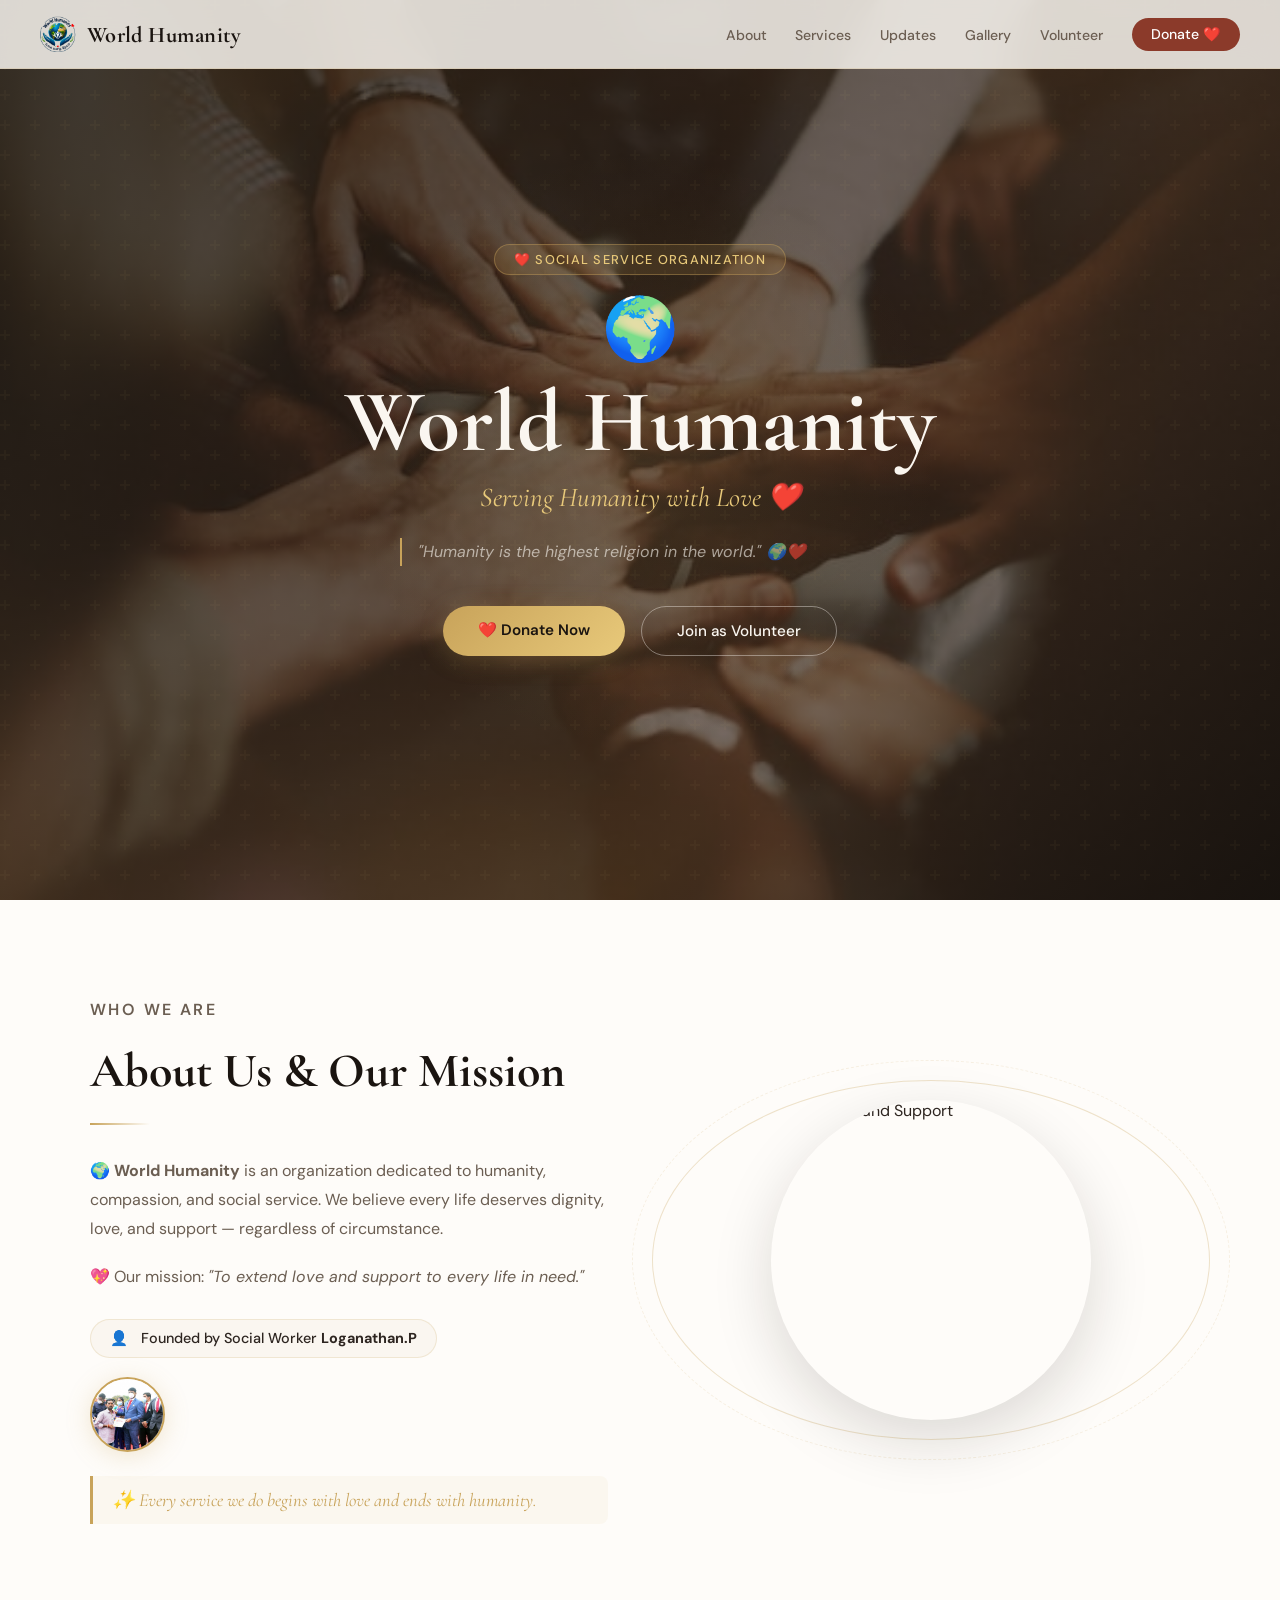
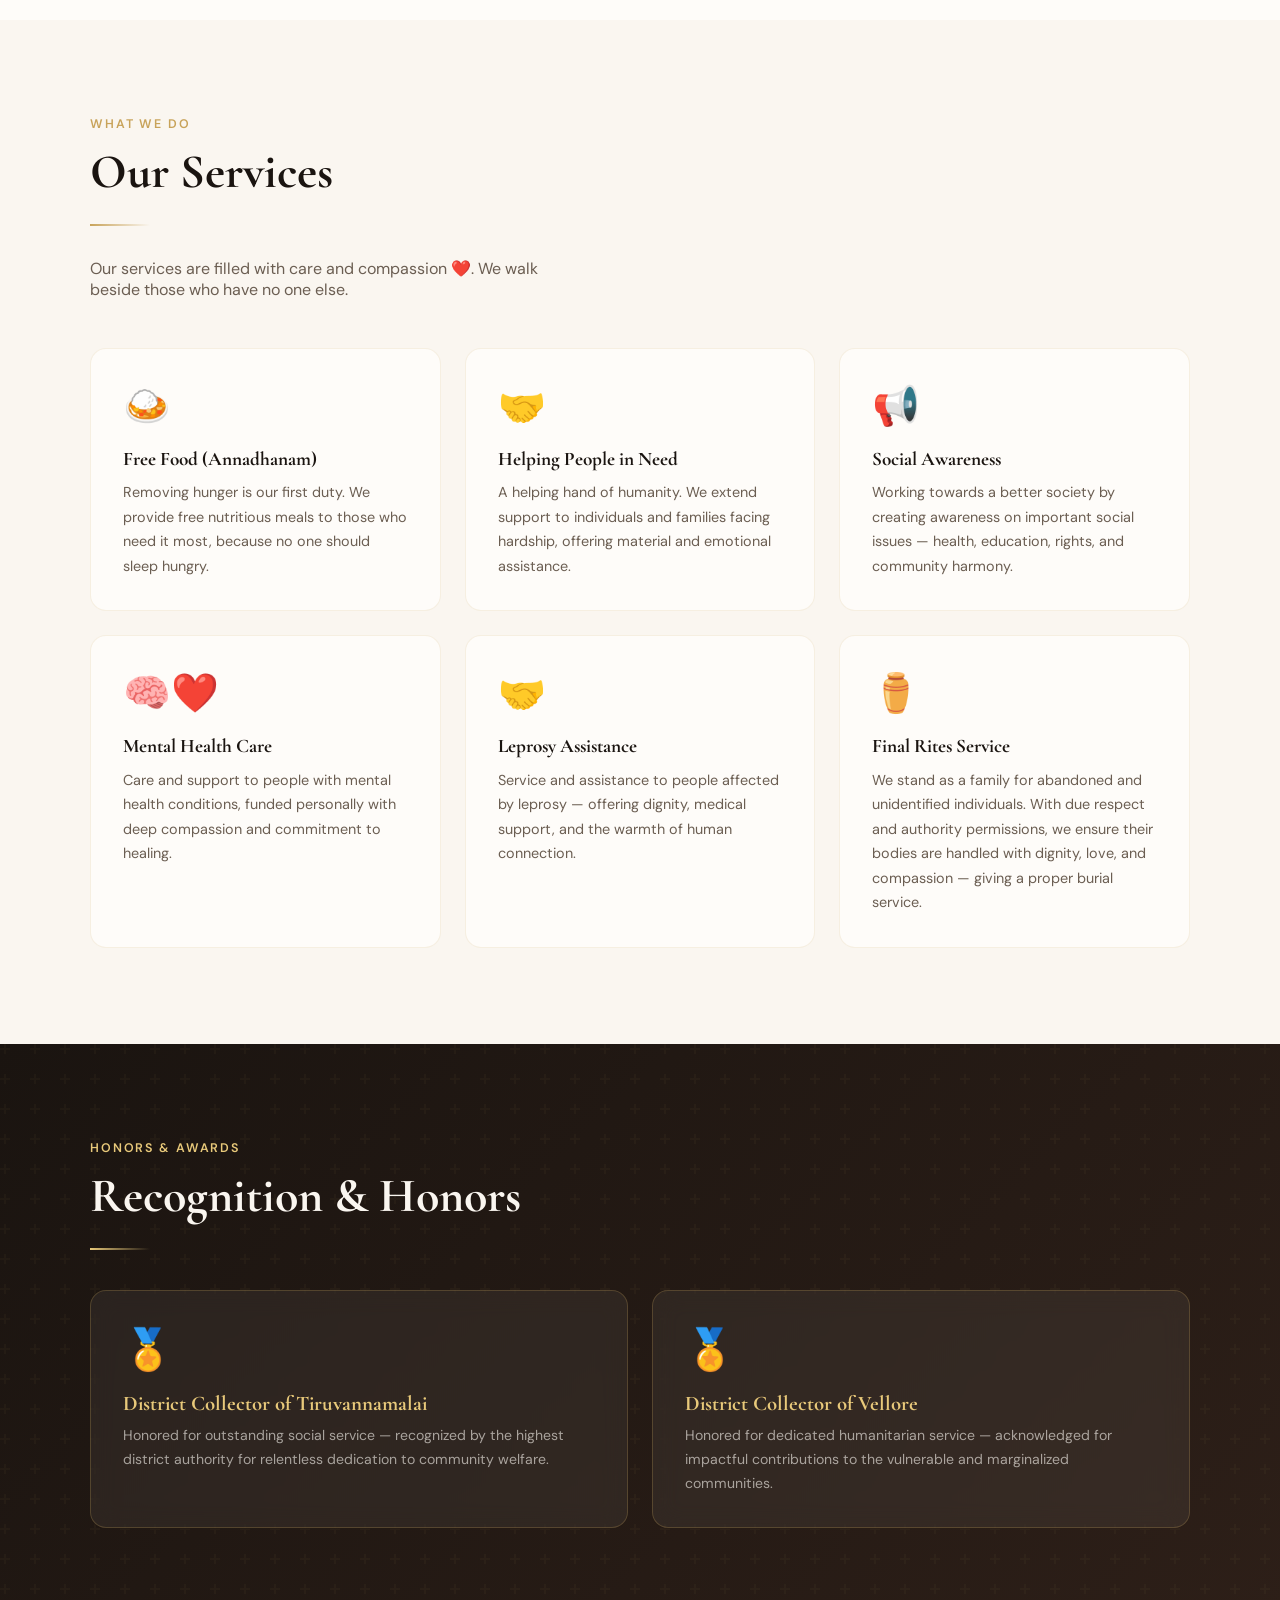
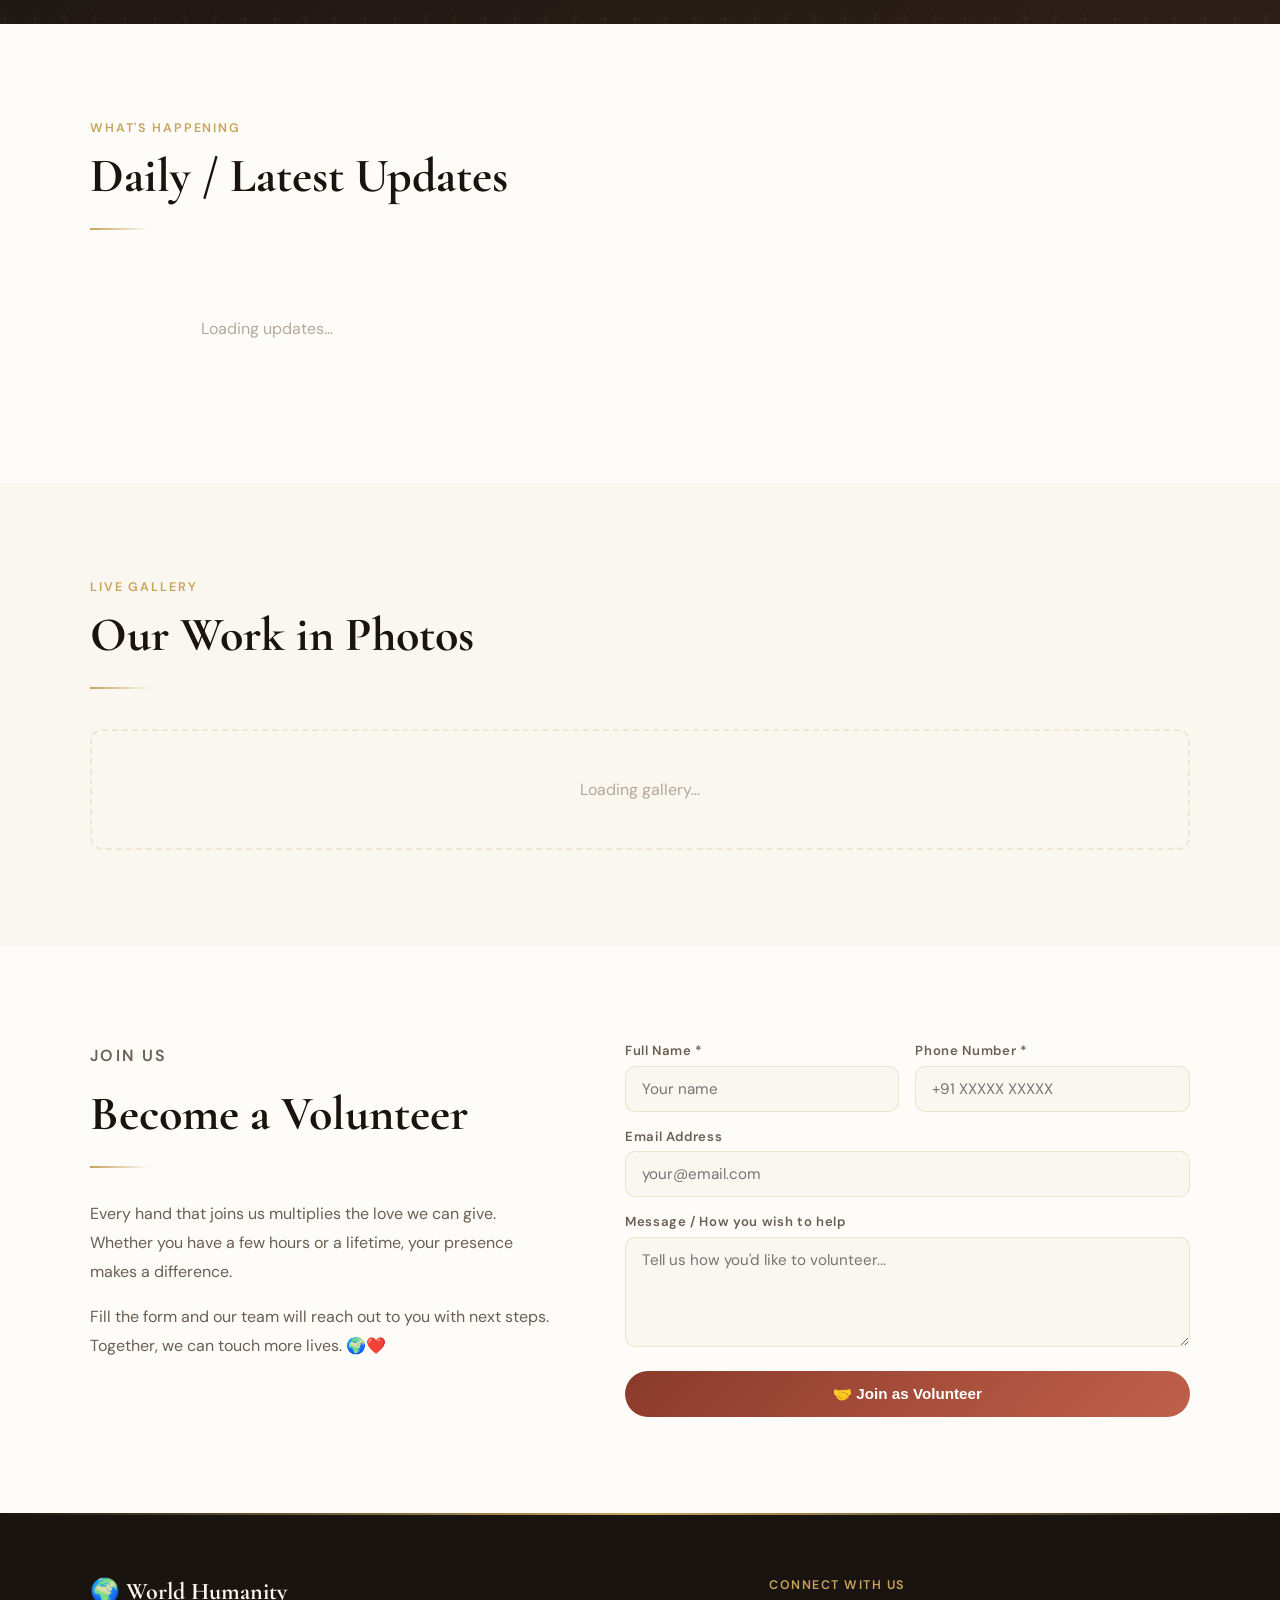
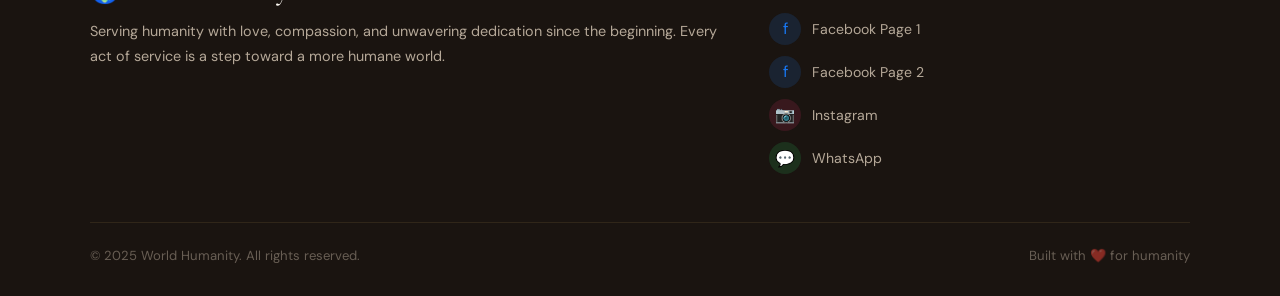
==== commit 899d15a8: "Update index.html" ====
--- a/index.html
+++ b/index.html
@@ -356,7 +356,9 @@
     background: linear-gradient(90deg, transparent, var(--gold), transparent);
   }
   .footer-inner { max-width: 1100px; margin: 0 auto; }
-  .footer-top { display: grid; grid-template-columns: 1.5fr 1fr 1fr; gap: 3rem; margin-bottom: 3rem; }
+   
+  .footer-top { display: grid; grid-template-columns: 1.5fr 1fr; gap: 3rem; margin-bottom: 3rem; }
+
   .footer-brand-name { font-family: 'Cormorant Garamond', serif; font-size: 1.5rem; font-weight: 700; color: var(--cream); margin-bottom: 0.8rem; }
   .footer-tagline { font-size: 0.9rem; color: var(--soft); line-height: 1.7; }
   .footer-col-title { font-size: 0.78rem; font-weight: 600; letter-spacing: 0.12em; text-transform: uppercase; color: var(--gold); margin-bottom: 1.2rem; }
@@ -667,14 +669,10 @@
           </a>
         </div>
       </div>
-      <div>
-        <p class="footer-col-title">Visitor Count</p>
-        <div class="footer-visitor">
-          <div class="visitor-count" id="visitorCount">—</div>
-          <div class="visitor-label">Total Visitors</div>
-        </div>
-      </div>
     </div>
+
+      
+
     <div class="footer-bottom">
       <span class="footer-copy">© 2025 World Humanity. All rights reserved.</span>
       <span class="footer-copy">Built with ❤️ for humanity</span>
@@ -779,21 +777,21 @@
     btn.textContent = '🤝 Join as Volunteer'; btn.disabled = false;
   });
 
-  // ── Visitor Counter ──
+  // ── Visitor Counter (Tracking only, hidden from UI) ──
   async function trackVisitor() {
     const ref = doc(db, 'analytics', 'visitors');
     try {
+      // Increment the count in Firestore
       await updateDoc(ref, { count: increment(1) });
-      const snap = await getDoc(ref);
-      document.getElementById('visitorCount').textContent = (snap.data()?.count || 0).toLocaleString();
     } catch {
+      // If the document doesn't exist yet, create it
       try {
         const { setDoc } = await import("https://www.gstatic.com/firebasejs/10.12.0/firebase-firestore.js");
         await setDoc(ref, { count: 1 });
-        document.getElementById('visitorCount').textContent = '1';
       } catch {}
     }
   }
+
 
   loadUpdates(); loadGallery(); trackVisitor();
 </script>
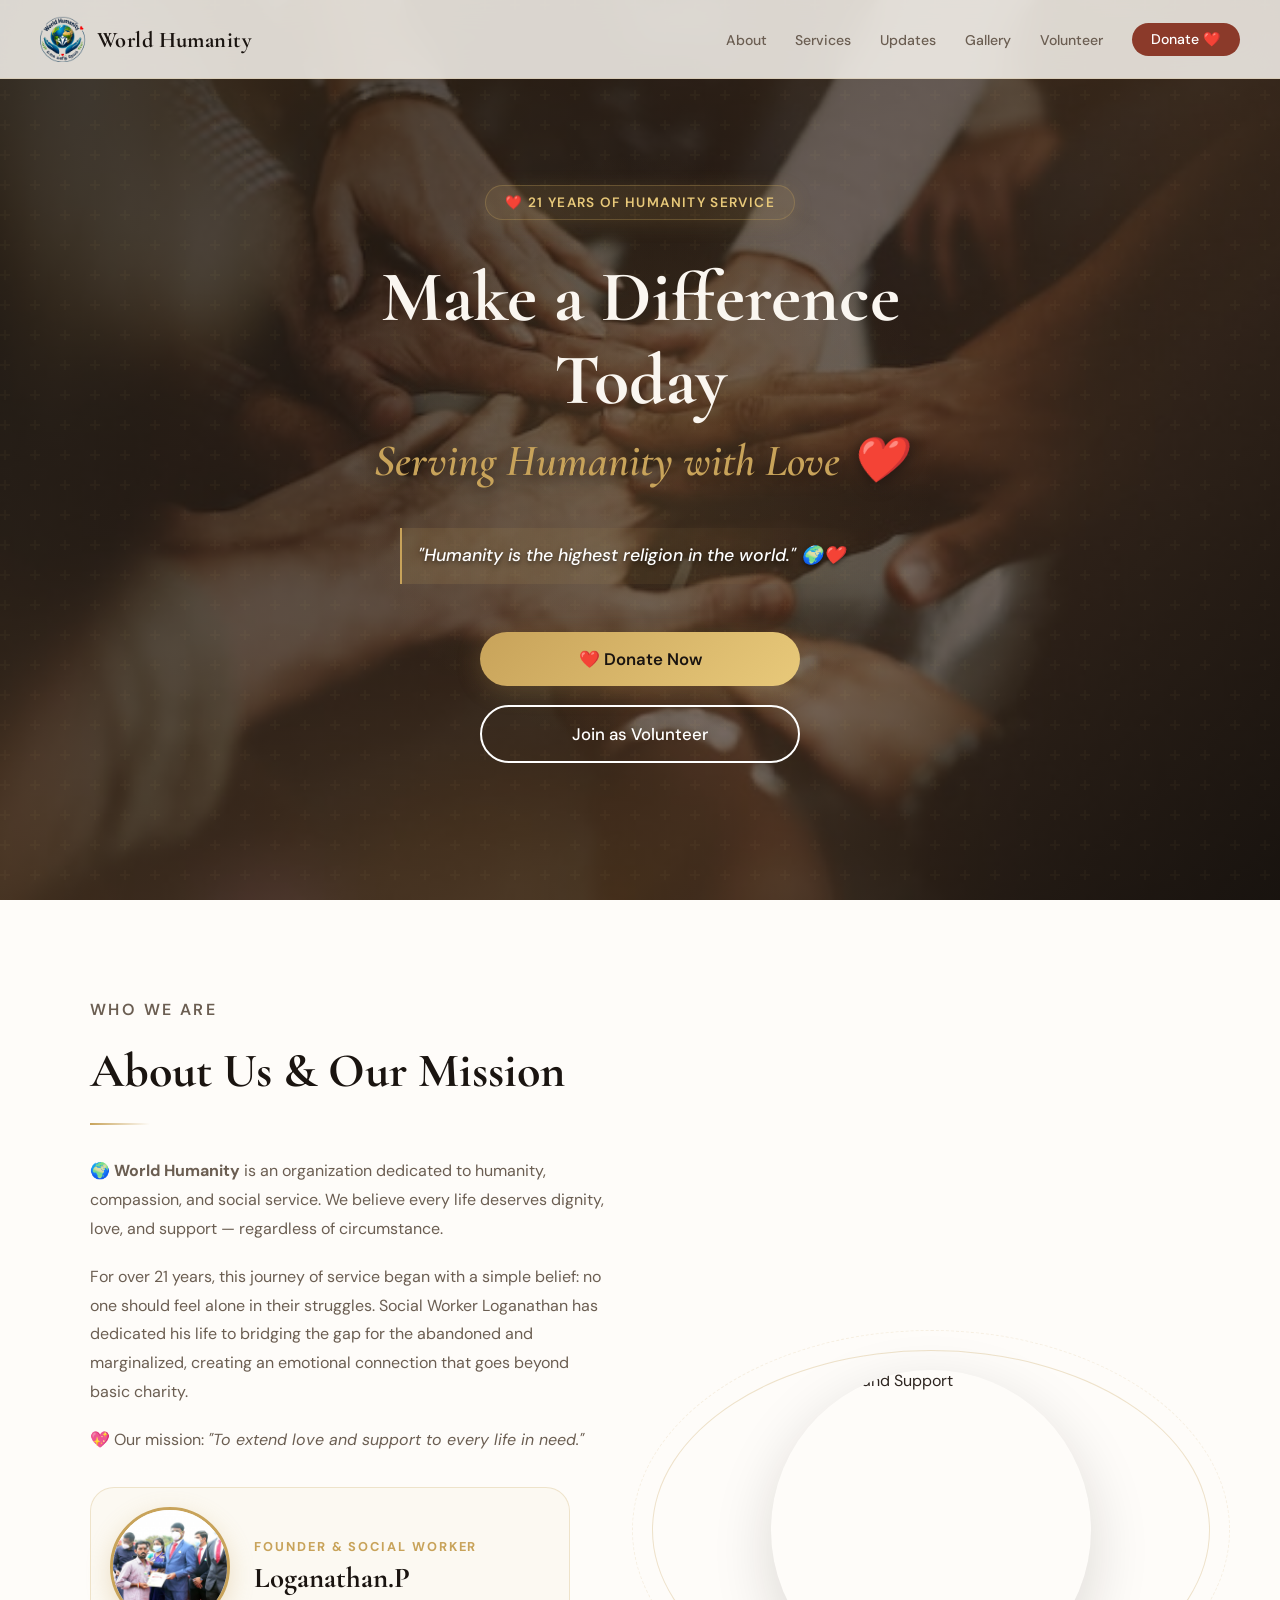
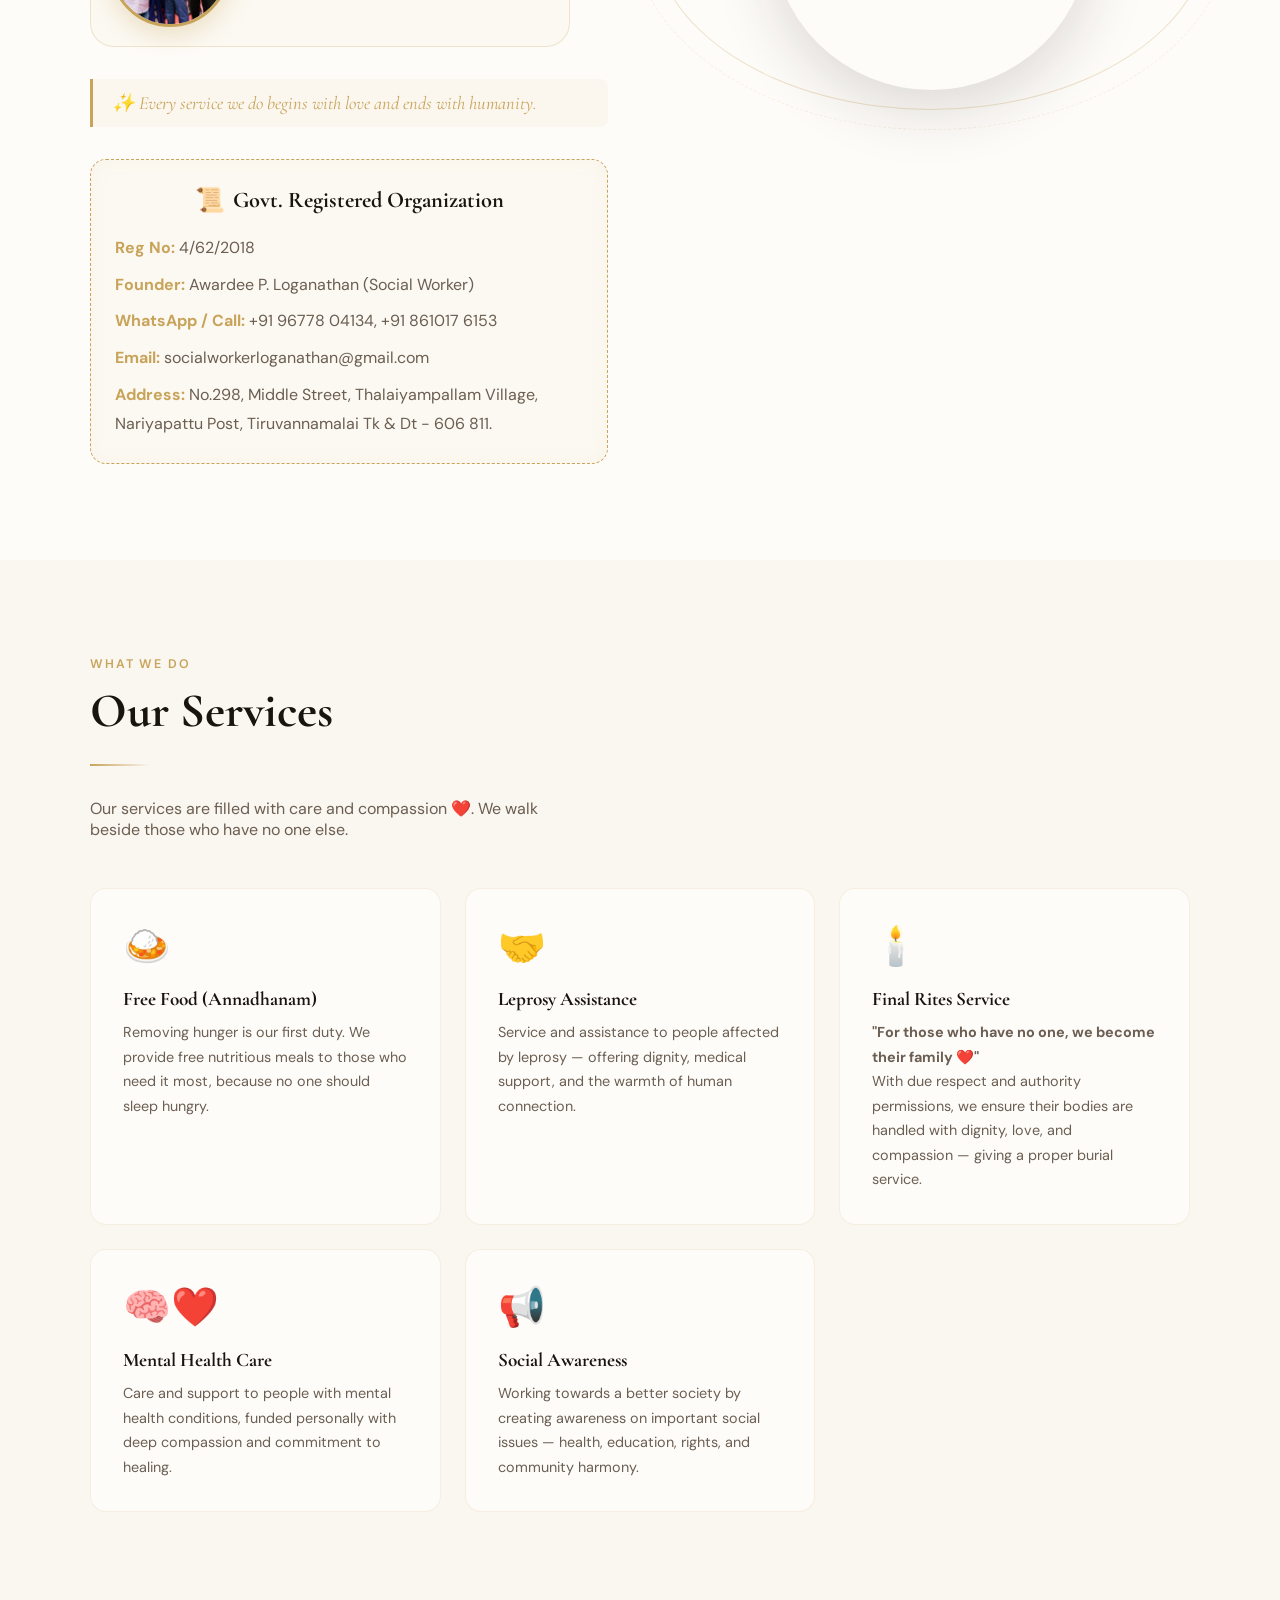
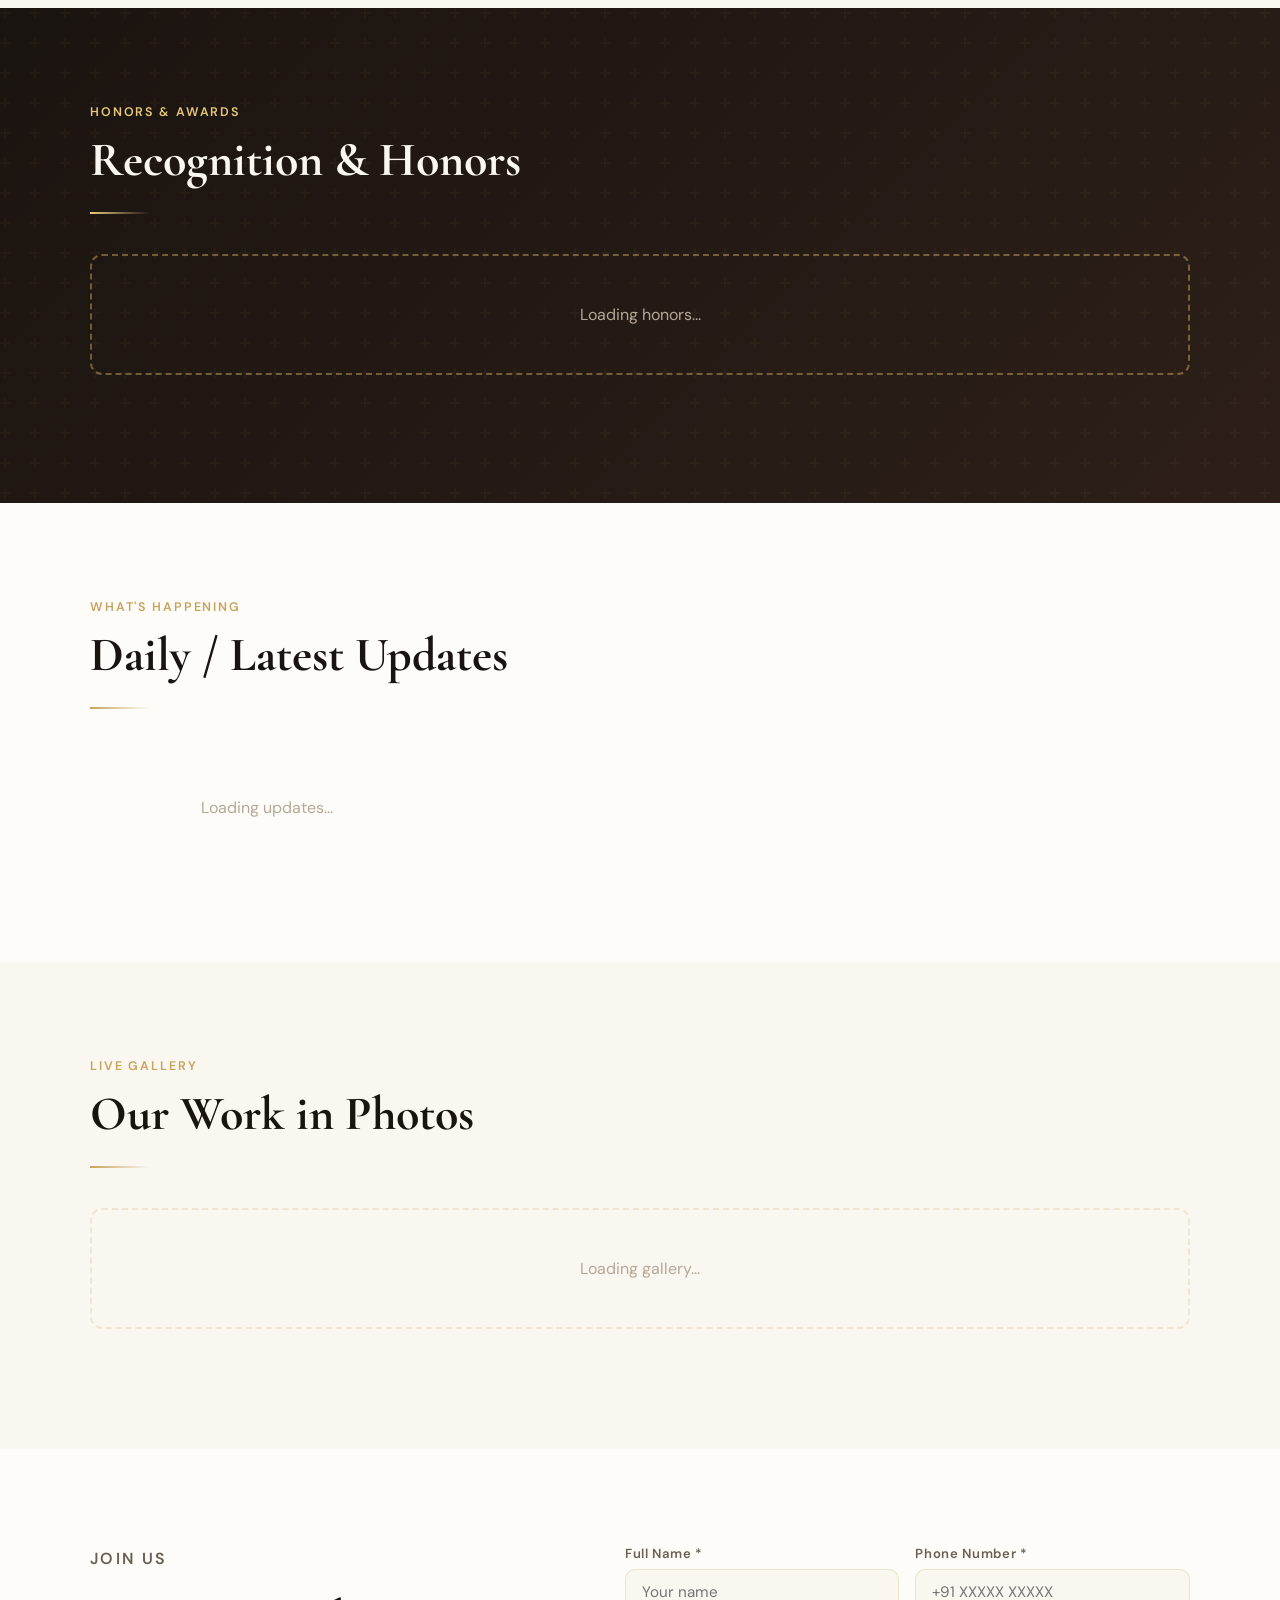
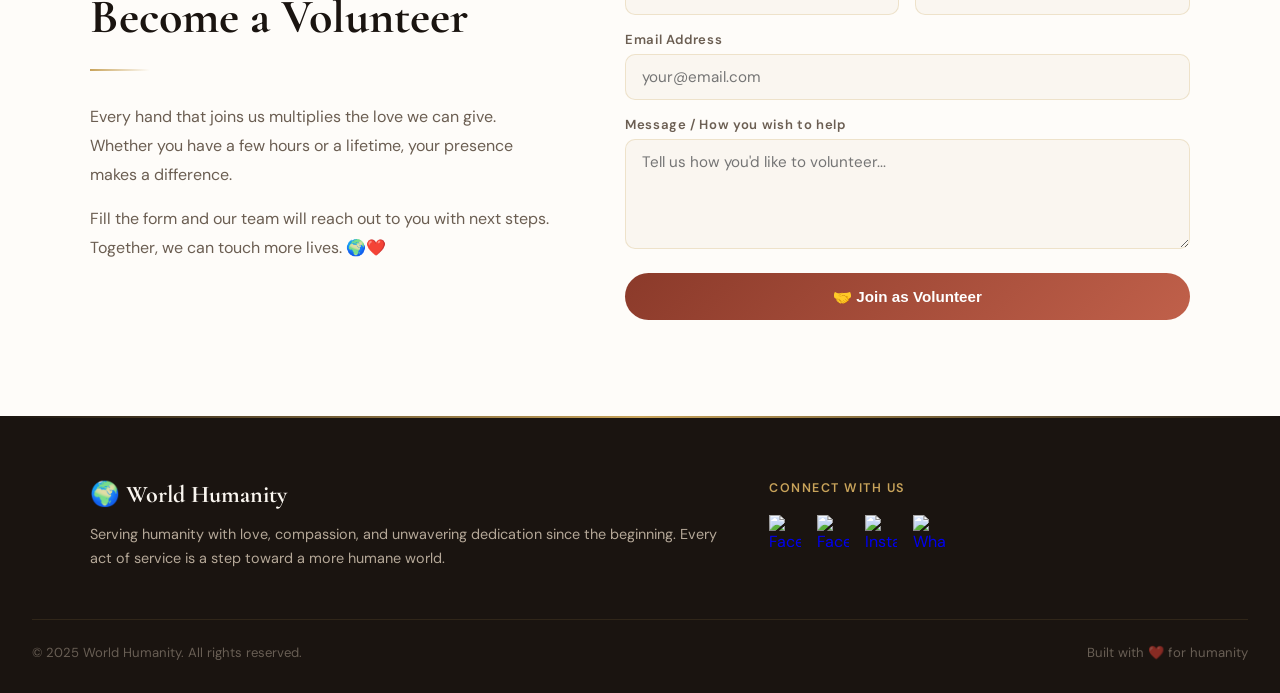
==== commit 4c882427: "Update index.html" ====
--- a/index.html
+++ b/index.html
@@ -70,13 +70,12 @@
     .hamburger { display: flex; }
   }
 
-    /* ── HERO ── */
+  /* ── HERO ── */
   .hero {
     min-height: 100vh;
     display: flex; align-items: center; justify-content: center;
     position: relative;
     overflow: hidden;
-    /* Layering a translucent dark gradient over the image to maintain the deep aesthetic and text contrast */
     background: 
       linear-gradient(135deg, rgba(26, 20, 16, 0.85) 0%, rgba(45, 31, 24, 0.75) 40%, rgba(61, 42, 31, 0.7) 70%, rgba(26, 20, 16, 0.9) 100%),
       url('humanity.jpg') center/cover no-repeat;
@@ -252,18 +251,57 @@
   .recognition .section-title { color: var(--cream); }
   .recognition .section-label { color: var(--gold-light); }
   .recognition .divider { background: linear-gradient(90deg, var(--gold-light), transparent); }
-  .honors-grid { display: grid; grid-template-columns: repeat(auto-fit, minmax(280px, 1fr)); gap: 1.5rem; margin-top: 2.5rem; }
+  
+  /* Honors Slider Updates */
+  .honors-grid { 
+    display: flex; gap: 1.5rem; margin-top: 2.5rem; 
+    overflow-x: auto; scroll-snap-type: x mandatory; 
+    padding-bottom: 2rem; 
+    /* Hide scrollbar for a cleaner look */
+    -ms-overflow-style: none; scrollbar-width: none; 
+  }
+  /* ── RECOGNITION / HONORS SLIDER ── */
+.honors-grid { 
+    display: flex; gap: 1.5rem; margin-top: 2.5rem; 
+    overflow-x: auto; scroll-snap-type: x mandatory; 
+    padding-bottom: 2rem; scrollbar-width: none; 
+  }
+  .honors-grid::-webkit-scrollbar { display: none; }
+  
   .honor-card {
+    flex: 0 0 280px; /* Fixed width for every card */
+    height: 340px;   /* Fixed height for every card */
+    scroll-snap-align: start;
     background: rgba(255,252,249,0.06);
     border: 1px solid rgba(200,163,90,0.25);
-    border-radius: 16px; padding: 2rem;
+    border-radius: 16px; padding: 1.5rem;
     backdrop-filter: blur(12px);
     transition: all 0.3s;
-  }
-  .honor-card:hover { background: rgba(255,252,249,0.1); border-color: rgba(200,163,90,0.5); transform: translateY(-3px); }
-  .honor-medal { font-size: 2.5rem; margin-bottom: 1rem; }
-  .honor-title { font-family: 'Cormorant Garamond', serif; font-size: 1.3rem; font-weight: 700; color: var(--gold-light); margin-bottom: 0.5rem; }
-  .honor-desc { font-size: 0.88rem; color: rgba(250,246,240,0.6); line-height: 1.7; }
+    text-align: center;
+  }
+  .honor-card img {
+    width: 100%; 
+    height: 200px; 
+    object-fit: cover; /* Fills the box completely */
+    border-radius: 8px; margin-bottom: 1rem; 
+    border: 1px solid rgba(200,163,90,0.2);
+  }
+
+
+  .honor-card:hover { 
+    background: rgba(255,252,249,0.1); 
+    border-color: rgba(200,163,90,0.5); 
+  }
+
+  .honor-title { 
+    font-family: 'Cormorant Garamond', serif; 
+    font-size: 1.1rem; 
+    font-weight: 700; 
+    color: var(--gold-light); 
+    text-align: center;
+    width: 100%; /* Ensures text centers within the image width */
+    line-height: 1.3;
+  }
 
   /* ── UPDATES ── */
   .updates { background: var(--warm-white); }
@@ -281,12 +319,35 @@
 
   /* ── GALLERY ── */
   .gallery { background: var(--cream); }
-  .gallery-grid { display: grid; grid-template-columns: repeat(auto-fill, minmax(220px, 1fr)); gap: 1rem; margin-top: 2.5rem; }
+  
+  /* Gallery Slider Updates */
+  .gallery-grid { 
+    display: flex; gap: 1.2rem; margin-top: 2.5rem; 
+    overflow-x: auto; scroll-snap-type: x mandatory; 
+    padding-bottom: 1.5rem;
+    -ms-overflow-style: none; scrollbar-width: none;
+    align-items: stretch; /* Keeps the slider track consistent */
+  }
+  .gallery-grid::-webkit-scrollbar { display: none; }
+  
   .gallery-item {
-    border-radius: 12px; overflow: hidden;
-    aspect-ratio: 1; position: relative; cursor: pointer;
-  }
-  .gallery-item img { width: 100%; height: 100%; object-fit: cover; transition: transform 0.4s; }
+    flex: 0 0 auto; /* ⬅️ This allows the box to adapt its width! */
+    height: 280px; /* ⬅️ We lock the height instead, so the slider stays aligned */
+    scroll-snap-align: start;
+    border-radius: 12px; /* ⬅️ Corner cuts */
+    overflow: hidden; /* ⬅️ Applies the corner cuts tightly to the image */
+    position: relative; 
+    cursor: pointer;
+  }
+  
+  .gallery-item img { 
+    width: auto; /* ⬅️ Width adapts to portrait or landscape perfectly */
+    height: 100%; /* ⬅️ Matches the 280px box height */
+    object-fit: cover; 
+    transition: transform 0.4s; 
+    display: block;
+  }
+  
   .gallery-item:hover img { transform: scale(1.06); }
   .gallery-item::after {
     content: '🔍'; position: absolute; inset: 0;
@@ -295,7 +356,8 @@
     font-size: 1.8rem; opacity: 0; transition: opacity 0.3s;
   }
   .gallery-item:hover::after { opacity: 1; }
-  .gallery-empty { text-align: center; color: var(--soft); padding: 3rem; border: 2px dashed rgba(200,163,90,0.2); border-radius: 12px; }
+  .gallery-empty { text-align: center; color: var(--soft); padding: 3rem; border: 2px dashed rgba(200,163,90,0.2); border-radius: 12px; width: 100%; }
+
 
   /* ── LIGHTBOX ── */
   .lightbox {
@@ -362,59 +424,23 @@
   .footer-brand-name { font-family: 'Cormorant Garamond', serif; font-size: 1.5rem; font-weight: 700; color: var(--cream); margin-bottom: 0.8rem; }
   .footer-tagline { font-size: 0.9rem; color: var(--soft); line-height: 1.7; }
   .footer-col-title { font-size: 0.78rem; font-weight: 600; letter-spacing: 0.12em; text-transform: uppercase; color: var(--gold); margin-bottom: 1.2rem; }
-  .footer-social { display: flex; flex-direction: column; gap: 0.7rem; }
-  .footer-social a {
-    display: flex; align-items: center; gap: 0.7rem;
-    text-decoration: none; color: var(--soft);
-    font-size: 0.88rem; transition: color 0.2s;
-  }
-  .footer-social a:hover { color: var(--gold-light); }
-  .footer-social-icon { width: 32px; height: 32px; border-radius: 50%; display: flex; align-items: center; justify-content: center; font-size: 1rem; }
+  
+  .footer-social-icon { width: 32px; height: 32px; border-radius: 50%; display: flex; align-items: center; justify-content: center; font-size: 1rem; text-decoration: none; }
   .fb-icon { background: rgba(24,119,242,0.15); color: #1877f2; }
   .ig-icon { background: rgba(225,48,108,0.15); color: #e1306c; }
   .wa-icon { background: rgba(37,211,102,0.15); color: #25d366; }
-  .footer-visitor {
-    background: rgba(255,255,255,0.04); border: 1px solid rgba(200,163,90,0.2);
-    border-radius: 12px; padding: 1.2rem;
-    text-align: center;
-  }
-  .visitor-count { font-family: 'Cormorant Garamond', serif; font-size: 2.5rem; font-weight: 700; color: var(--gold-light); }
-  .visitor-label { font-size: 0.8rem; color: var(--soft); margin-top: 0.3rem; }
+  .footer-social-icon:hover { opacity: 0.8; transform: translateY(-2px); transition: all 0.2s; }
+
   .footer-bottom { border-top: 1px solid rgba(200,163,90,0.12); padding-top: 1.5rem; display: flex; justify-content: space-between; align-items: center; flex-wrap: wrap; gap: 0.5rem; }
   .footer-copy { font-size: 0.82rem; color: rgba(181,168,152,0.5); }
   @media (max-width: 768px) { .footer-top { grid-template-columns: 1fr; gap: 2rem; } }
+  
   /* ── IMAGE INTEGRATIONS ── */
-  .nav-logo {
-    height: 36px; 
-    width: auto; 
-    object-fit: contain;
-  }
-
-  .founder-profile {
-    display: flex; 
-    align-items: center; 
-    gap: 1rem; 
-    margin-top: 1.2rem;
-  }
-
-  .founder-img {
-    width: 75px; 
-    height: 75px; 
-    border-radius: 50%; 
-    object-fit: cover; 
-    border: 2px solid var(--gold);
-    box-shadow: var(--shadow-gold);
-  }
-
-  .about-img-pro {
-    width: 320px; 
-    height: 320px; 
-    border-radius: 50%; 
-    object-fit: cover; 
-    position: relative; 
-    z-index: 2; 
-    box-shadow: 0 20px 60px rgba(26,20,16,0.15);
-  }
+  .nav-logo { height: 46px; width: auto; object-fit: contain; }
+
+  .founder-profile { display: flex; align-items: center; gap: 1rem; margin-top: 1.2rem; }
+  .founder-img { width: 75px; height: 75px; border-radius: 50%; object-fit: cover; border: 2px solid var(--gold); box-shadow: var(--shadow-gold); }
+  .about-img-pro { width: 320px; height: 320px; border-radius: 50%; object-fit: cover; position: relative; z-index: 2; box-shadow: 0 20px 60px rgba(26,20,16,0.15); }
 
   /* ── ANIMATIONS ── */
   @keyframes fadeUp {
@@ -457,23 +483,34 @@
 <section class="hero" id="home">
   <div class="hero-texture"></div>
   <div class="hero-glow"></div>
-  <div class="hero-content">
-    <div class="hero-badge">❤️ Social Service Organization</div>
-    <h1 class="hero-title">
-      <span class="globe-icon">🌍</span>
-      World Humanity
+  <div class="hero-content" style="width: 100%; padding: 5rem 1rem 2rem;">
+    
+    <div style="display: inline-flex; align-items: center; justify-content: center; gap: 0.5rem; background: rgba(200,163,90,0.12); border: 1px solid rgba(200,163,90,0.3); border-radius: 50px; padding: 0.5rem 1.2rem; font-size: 0.85rem; font-weight: 600; color: var(--gold-light); letter-spacing: 0.1em; text-transform: uppercase; margin-bottom: 2rem; backdrop-filter: blur(8px); box-shadow: 0 4px 20px rgba(200,163,90,0.15);">
+      ❤️ 21 Years of Humanity Service
+    </div>
+
+    <h1 class="hero-title" style="margin-bottom: 0.8rem; font-size: clamp(2.4rem, 8.5vw, 4.5rem); line-height: 1.15;">
+      <span class="globe-icon" style="font-size: 0.6em; margin-bottom: 0.1em; display: block;"></span>
+      Make a Difference<br/>Today
     </h1>
-    <p class="hero-tagline">Serving Humanity with Love ❤️</p>
-    <blockquote class="hero-quote">
+
+    <p style="font-family: 'Cormorant Garamond', serif; font-size: clamp(1.8rem, 7vw, 2.8rem); font-style: italic; font-weight: 600; color: var(--gold); margin-bottom: 2.5rem; line-height: 1.2; text-shadow: 0 4px 15px rgba(26,20,16,0.8);">
+      Serving Humanity with Love ❤️
+    </p>
+    
+    <blockquote class="hero-quote" style="font-size: 1.1rem; max-width: 480px; margin: 0 auto 3rem; border-left: 2px solid var(--gold); padding: 0.8rem 1rem; text-align: left; background: linear-gradient(90deg, rgba(200,163,90,0.15), transparent); border-radius: 0 8px 8px 0; color: #ffffff; font-weight: 500; text-shadow: 0 2px 4px rgba(0,0,0,0.5);">
       "Humanity is the highest religion in the world." 🌍❤️
     </blockquote>
-    <div class="hero-buttons">
-      <a href="donate.html" class="btn-primary">❤️ Donate Now</a>
-      <a href="#volunteer" class="btn-outline">Join as Volunteer</a>
+    
+    <div class="hero-buttons" style="display: flex; flex-direction: column; gap: 1.2rem; align-items: center; max-width: 320px; margin: 0 auto;">
+      <a href="donate.html" class="btn-primary" style="width: 100%; font-size: 1.05rem; padding: 1rem 1.5rem;">❤️ Donate Now</a>
+      <a href="#volunteer" class="btn-outline" style="width: 100%; font-size: 1.05rem; padding: 1rem 1.5rem; border: 2px solid #ffffff; color: #ffffff;">Join as Volunteer</a>
     </div>
+    
   </div>
-  
 </section>
+
+
 
 <!-- ── ABOUT ── -->
 <section class="about" id="about">
@@ -484,20 +521,44 @@
         <h2 class="section-title">About Us &amp; Our Mission</h2>
         <div class="divider"></div>
         <p>🌍 <strong>World Humanity</strong> is an organization dedicated to humanity, compassion, and social service. We believe every life deserves dignity, love, and support — regardless of circumstance.</p>
+        <p>For over 21 years, this journey of service began with a simple belief: no one should feel alone in their struggles. Social Worker Loganathan has dedicated his life to bridging the gap for the abandoned and marginalized, creating an emotional connection that goes beyond basic charity.</p>
         <p>💖 Our mission: <em>"To extend love and support to every life in need."</em></p>
         
-        <div class="about-founder">
-          <span>👤</span>
-          <span>Founded by Social Worker <strong>Loganathan.P</strong></span>
+                <div style="display: flex; align-items: center; gap: 1.5rem; background: rgba(200,163,90,0.04); border: 1px solid rgba(200,163,90,0.25); padding: 1.2rem; border-radius: 24px; margin: 2rem 0; max-width: 480px;">
+          <img src="founder.jpg" alt="Social Worker Loganathan.P" style="width: 120px; height: 120px; border-radius: 50%; object-fit: cover; border: 3px solid var(--gold); box-shadow: 0 8px 24px rgba(200,163,90,0.3); flex-shrink: 0;" />
+          <div>
+            <div style="font-size: 0.8rem; font-weight: 700; color: var(--gold); letter-spacing: 0.15em; text-transform: uppercase; margin-bottom: 0.4rem;">
+              Founder & Social Worker
+            </div>
+            <div style="font-family: 'Cormorant Garamond', serif; font-size: 1.8rem; font-weight: 700; color: var(--deep); line-height: 1.2;">
+              Loganathan.P
+            </div>
+          </div>
         </div>
-        
-        <div class="founder-profile">
-          <img src="founder.jpg" alt="Loganathan.P - Founder" class="founder-img" />
-        </div>
+
 
         <div class="about-quote">
           ✨ Every service we do begins with love and ends with humanity.
         </div>
+                <div style="margin-top: 2rem; padding: 1.5rem; background: rgba(200,163,90,0.04); border: 1px dashed var(--gold); border-radius: 16px; box-shadow: inset 0 0 20px rgba(200,163,90,0.05);">
+          
+
+          
+          <div style="display: flex; align-items: center; justify-content: center; gap: 0.5rem; margin-bottom: 1.2rem;">
+            <span style="font-size: 1.5rem;">📜</span>
+            <h3 style="font-family: 'Cormorant Garamond', serif; font-size: 1.4rem; font-weight: 700; color: var(--deep); margin: 0;">Govt. Registered Organization</h3>
+          </div>
+          
+          <div style="font-size: 0.9rem; color: var(--charcoal); line-height: 1.6;">
+            <p style="margin-bottom: 0.5rem;"><strong style="color: var(--gold);">Reg No:</strong> 4/62/2018</p>
+            <p style="margin-bottom: 0.5rem;"><strong style="color: var(--gold);">Founder:</strong> Awardee P. Loganathan (Social Worker)</p>
+            <p style="margin-bottom: 0.5rem;"><strong style="color: var(--gold);">WhatsApp / Call:</strong> +91 96778 04134, +91 861017 6153</p>
+            <p style="margin-bottom: 0.5rem;"><strong style="color: var(--gold);">Email:</strong> socialworkerloganathan@gmail.com</p>
+            <p style="margin-bottom: 0;"><strong style="color: var(--gold);">Address:</strong> No.298, Middle Street, Thalaiyampallam Village, Nariyapattu Post, Tiruvannamalai Tk & Dt - 606 811.</p>
+          </div>
+
+        </div>
+
       </div>
       
       <div class="about-visual">
@@ -508,7 +569,6 @@
     </div>
   </div>
 </section>
-
 
 <!-- ── SERVICES ── -->
 <section class="services" id="services">
@@ -525,13 +585,13 @@
       </div>
       <div class="service-card">
         <span class="service-icon">🤝</span>
-        <div class="service-title">Helping People in Need</div>
-        <p class="service-desc">A helping hand of humanity. We extend support to individuals and families facing hardship, offering material and emotional assistance.</p>
+        <div class="service-title">Leprosy Assistance</div>
+        <p class="service-desc">Service and assistance to people affected by leprosy — offering dignity, medical support, and the warmth of human connection.</p>
       </div>
       <div class="service-card">
-        <span class="service-icon">📢</span>
-        <div class="service-title">Social Awareness</div>
-        <p class="service-desc">Working towards a better society by creating awareness on important social issues — health, education, rights, and community harmony.</p>
+        <span class="service-icon">🕯️</span>
+        <div class="service-title">Final Rites Service</div>
+        <p class="service-desc"><strong>"For those who have no one, we become their family ❤️"</strong><br/>With due respect and authority permissions, we ensure their bodies are handled with dignity, love, and compassion — giving a proper burial service.</p>
       </div>
       <div class="service-card">
         <span class="service-icon">🧠❤️</span>
@@ -539,14 +599,9 @@
         <p class="service-desc">Care and support to people with mental health conditions, funded personally with deep compassion and commitment to healing.</p>
       </div>
       <div class="service-card">
-        <span class="service-icon">🤝</span>
-        <div class="service-title">Leprosy Assistance</div>
-        <p class="service-desc">Service and assistance to people affected by leprosy — offering dignity, medical support, and the warmth of human connection.</p>
-      </div>
-      <div class="service-card">
-        <span class="service-icon">⚱️</span>
-        <div class="service-title">Final Rites Service</div>
-        <p class="service-desc">We stand as a family for abandoned and unidentified individuals. With due respect and authority permissions, we ensure their bodies are handled with dignity, love, and compassion — giving a proper burial service.</p>
+        <span class="service-icon">📢</span>
+        <div class="service-title">Social Awareness</div>
+        <p class="service-desc">Working towards a better society by creating awareness on important social issues — health, education, rights, and community harmony.</p>
       </div>
     </div>
   </div>
@@ -558,17 +613,8 @@
     <p class="section-label">Honors &amp; Awards</p>
     <h2 class="section-title">Recognition &amp; Honors</h2>
     <div class="divider"></div>
-    <div class="honors-grid">
-      <div class="honor-card">
-        <div class="honor-medal">🏅</div>
-        <div class="honor-title">District Collector of Tiruvannamalai</div>
-        <p class="honor-desc">Honored for outstanding social service — recognized by the highest district authority for relentless dedication to community welfare.</p>
-      </div>
-      <div class="honor-card">
-        <div class="honor-medal">🏅</div>
-        <div class="honor-title">District Collector of Vellore</div>
-        <p class="honor-desc">Honored for dedicated humanitarian service — acknowledged for impactful contributions to the vulnerable and marginalized communities.</p>
-      </div>
+    <div class="honors-grid" id="honorsGrid">
+      <div class="gallery-empty" style="grid-column:1/-1; border-color: rgba(200,163,90,0.5);">Loading honors...</div>
     </div>
   </div>
 </section>
@@ -650,28 +696,25 @@
       </div>
       <div>
         <p class="footer-col-title">Connect With Us</p>
-        <div class="footer-social">
-          <a href="https://www.facebook.com/share/1B9xc5Cvbs/" target="_blank" rel="noopener">
-            <div class="footer-social-icon fb-icon">f</div>
-            Facebook Page 1
-          </a>
-          <a href="https://www.facebook.com/share/18KWxisK4i/" target="_blank" rel="noopener">
-            <div class="footer-social-icon fb-icon">f</div>
-            Facebook Page 2
-          </a>
-          <a href="https://www.instagram.com/loganathan_gpr?igsh=c2t5MW9pZXFmbGE3" target="_blank" rel="noopener">
-            <div class="footer-social-icon ig-icon">📷</div>
-            Instagram
-          </a>
-          <a href="https://wa.me/91XXXXXXXXXX" target="_blank" rel="noopener">
-            <div class="footer-social-icon wa-icon">💬</div>
-            WhatsApp
-          </a>
+          
+          <div style="margin-top: 1.2rem; display: flex; gap: 1rem;">
+            <a href="https://www.facebook.com/share/1B9xc5Cvbs/" target="_blank" rel="noopener" class="footer-social-icon" title="Facebook Page 1">
+              <img src="https://i.ibb.co/5gknR5NK/1777394137762.png" alt="Facebook" style="width: 32px; height: 32px; object-fit: contain;" />
+            </a>
+            <a href="https://www.facebook.com/share/18KWxisK4i/" target="_blank" rel="noopener" class="footer-social-icon" title="Facebook Page 2">
+              <img src="https://i.ibb.co/5gknR5NK/1777394137762.png" alt="Facebook" style="width: 32px; height: 32px; object-fit: contain;" />
+            </a>
+            <a href="https://www.instagram.com/loganathan_gpr?igsh=c2t5MW9pZXFmbGE3" target="_blank" rel="noopener" class="footer-social-icon" title="Instagram">
+              <img src="https://i.ibb.co/272KjnkT/pngtree-instagram-icon-png-image-6315974.png" alt="Instagram" style="width: 32px; height: 32px; object-fit: contain;" />
+            </a>
+            <a href="https://wa.me/919677804134" target="_blank" rel="noopener" class="footer-social-icon" title="WhatsApp">
+              <img src="https://i.ibb.co/W4JHGmzZ/Whats-App-icon.png" alt="WhatsApp" style="width: 32px; height: 32px; object-fit: contain;" />
+            </a>
+          </div>
+
         </div>
       </div>
     </div>
-
-      
 
     <div class="footer-bottom">
       <span class="footer-copy">© 2025 World Humanity. All rights reserved.</span>
@@ -725,29 +768,98 @@
   async function loadGallery() {
     const grid = document.getElementById('galleryGrid');
     try {
-      const snap = await getDocs(collection(db, 'gallery'));
+      const q = query(collection(db, 'gallery'), orderBy('addedAt', 'desc'));
+      const snap = await getDocs(q);
+      
       if (snap.empty) {
-        grid.innerHTML = '<div class="gallery-empty" style="grid-column:1/-1">Gallery is being updated. Check back soon! 📸</div>';
+        grid.innerHTML = '<div class="gallery-empty" style="flex: 1;">Gallery is being updated. Check back soon! 📸</div>';
         return;
       }
       grid.innerHTML = '';
-      snap.forEach(d => {
+      
+      // Convert Firebase results to a normal array
+      let docsArray = snap.docs;
+      
+      // Pin the oldest image to the very front, newest follow behind it
+      if (docsArray.length > 1) {
+        const oldestImage = docsArray.pop(); // Remove oldest from the end
+        docsArray.unshift(oldestImage);      // Add it to the very beginning
+      }
+      
+      docsArray.forEach(doc => {
+        const d = doc.data();
         const item = document.createElement('div');
         item.className = 'gallery-item';
-        item.innerHTML = `<img src="${d.data().url}" alt="${d.data().caption || 'Gallery'}" loading="lazy" />`;
-        item.addEventListener('click', () => openLightbox(d.data().url));
+        item.innerHTML = `<img src="${d.url}" alt="${d.caption || 'Gallery'}" loading="lazy" />`;
+        item.addEventListener('click', () => openLightbox(d.url));
         grid.appendChild(item);
       });
     } catch (e) {
-      grid.innerHTML = '<div class="gallery-empty" style="grid-column:1/-1">Could not load gallery.</div>';
+      grid.innerHTML = '<div class="gallery-empty" style="flex: 1;">Could not load gallery.</div>';
     }
   }
 
-  // ── Lightbox ──
+  // ── Load Honors ──
+  async function loadHonors() {
+    const grid = document.getElementById('honorsGrid');
+    try {
+      const q = query(collection(db, 'honors'), orderBy('addedAt', 'desc'));
+      const snap = await getDocs(q);
+      
+      if (snap.empty) {
+        grid.innerHTML = '<div class="gallery-empty" style="flex: 1; border-color: rgba(200,163,90,0.5);">Awards & Honors are being updated.</div>';
+        return;
+      }
+      grid.innerHTML = '';
+
+      let docsArray = snap.docs;
+      
+      // Pin the oldest award to the very front, newest follow behind it
+      if (docsArray.length > 1) {
+        const oldestHonor = docsArray.pop();
+        docsArray.unshift(oldestHonor);
+      }
+
+      docsArray.forEach(doc => {
+        const d = doc.data();
+        const item = document.createElement('div');
+        item.className = 'honor-card';
+        item.innerHTML = `
+          <img src="${d.url}" alt="${d.title || 'Honor'}" loading="lazy" />
+          <div class="honor-title">${d.title || 'Award'}</div>
+        `;
+        item.style.cursor = 'pointer';
+        item.addEventListener('click', () => openLightbox(d.url));
+        grid.appendChild(item);
+      });
+    } catch (e) {
+      grid.innerHTML = '<div class="gallery-empty" style="flex: 1; border-color: rgba(200,163,90,0.5);">Could not load honors.</div>';
+    }
+  }
+
+  // ── Lightbox (With Scroll Lock) ──
   function openLightbox(src) {
     document.getElementById('lightboxImg').src = src;
     document.getElementById('lightbox').classList.add('open');
-  }
+    // Lock the background scroll
+    document.body.style.overflow = 'hidden'; 
+  }
+
+  function closeLightbox() {
+    document.getElementById('lightbox').classList.remove('open');
+    // Unlock the background scroll
+    document.body.style.overflow = ''; 
+  }
+
+  document.getElementById('lightboxClose').addEventListener('click', closeLightbox);
+  
+  document.getElementById('lightbox').addEventListener('click', e => {
+    if (e.target === document.getElementById('lightbox')) {
+      closeLightbox();
+    }
+  });
+
+
   document.getElementById('lightboxClose').addEventListener('click', () => {
     document.getElementById('lightbox').classList.remove('open');
   });
@@ -792,8 +904,7 @@
     }
   }
 
-
-  loadUpdates(); loadGallery(); trackVisitor();
+  loadUpdates(); loadGallery(); loadHonors(); trackVisitor();
 </script>
 
 <script>
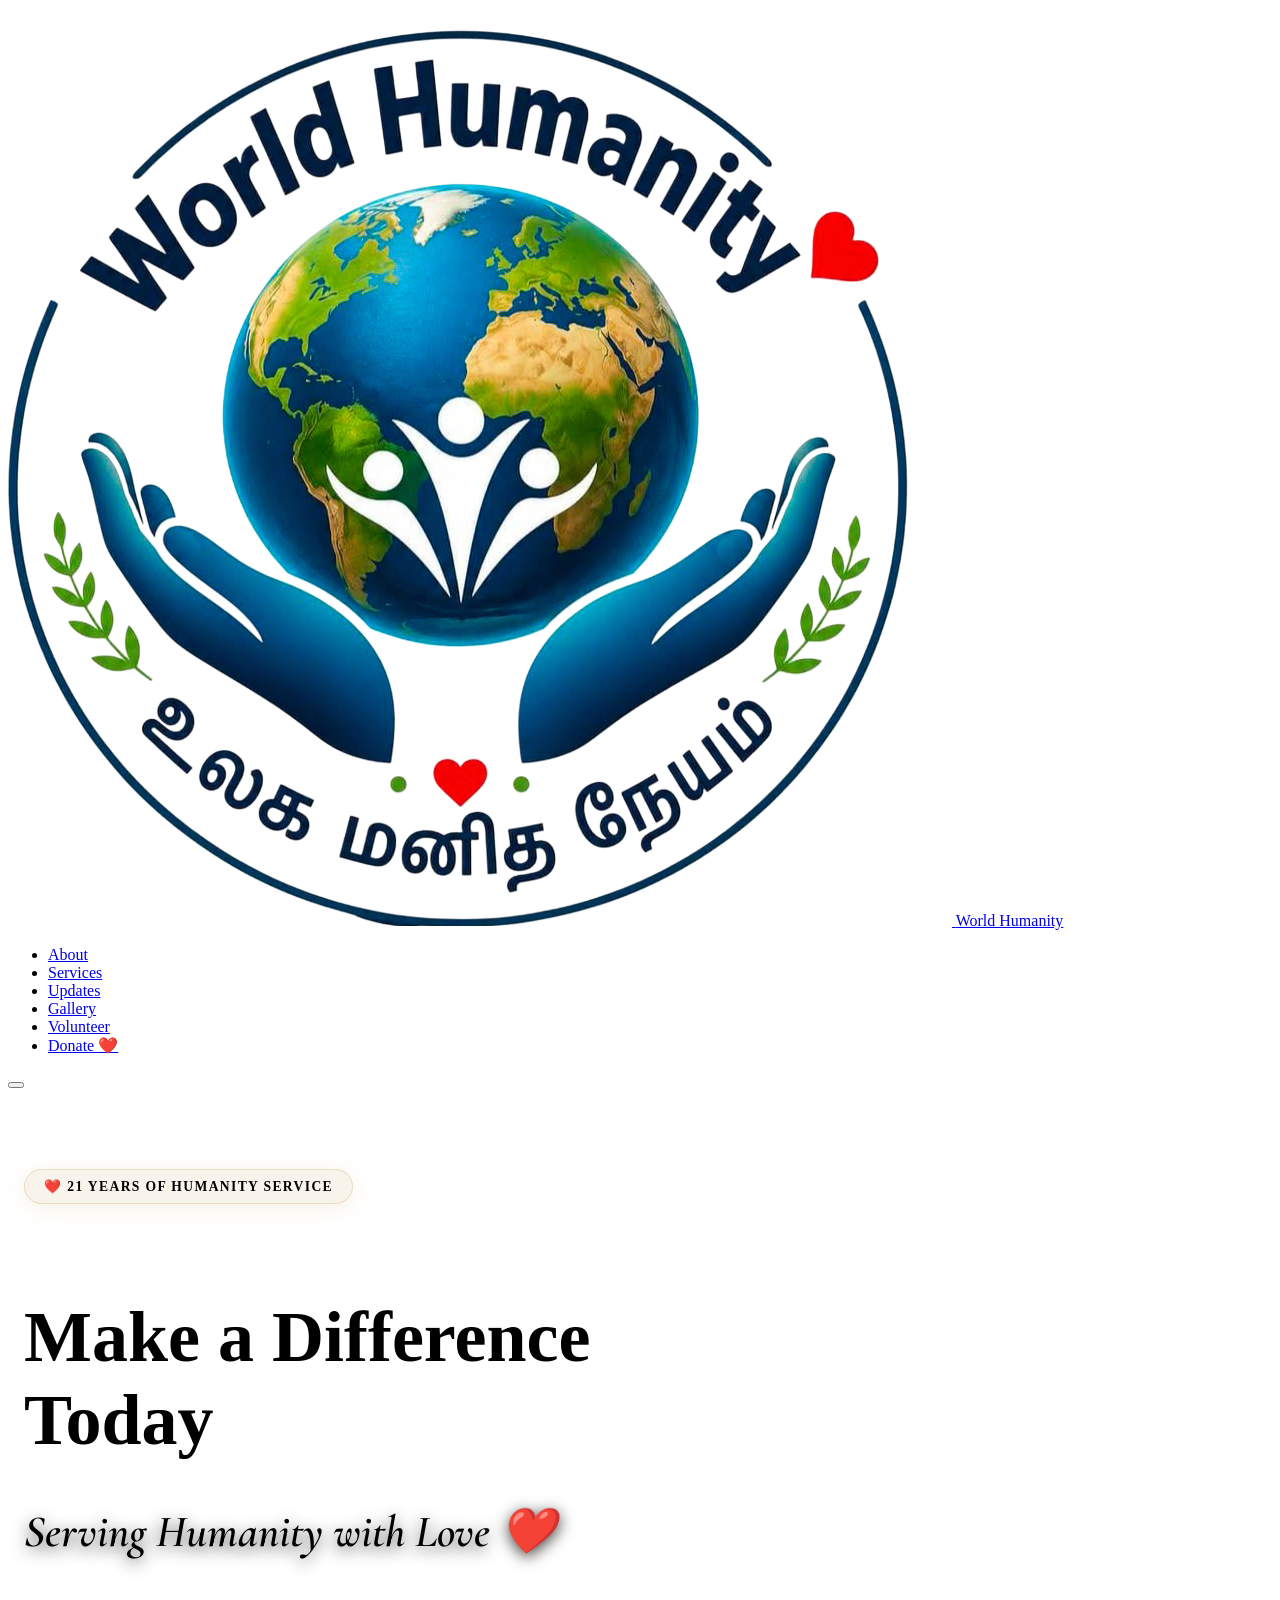
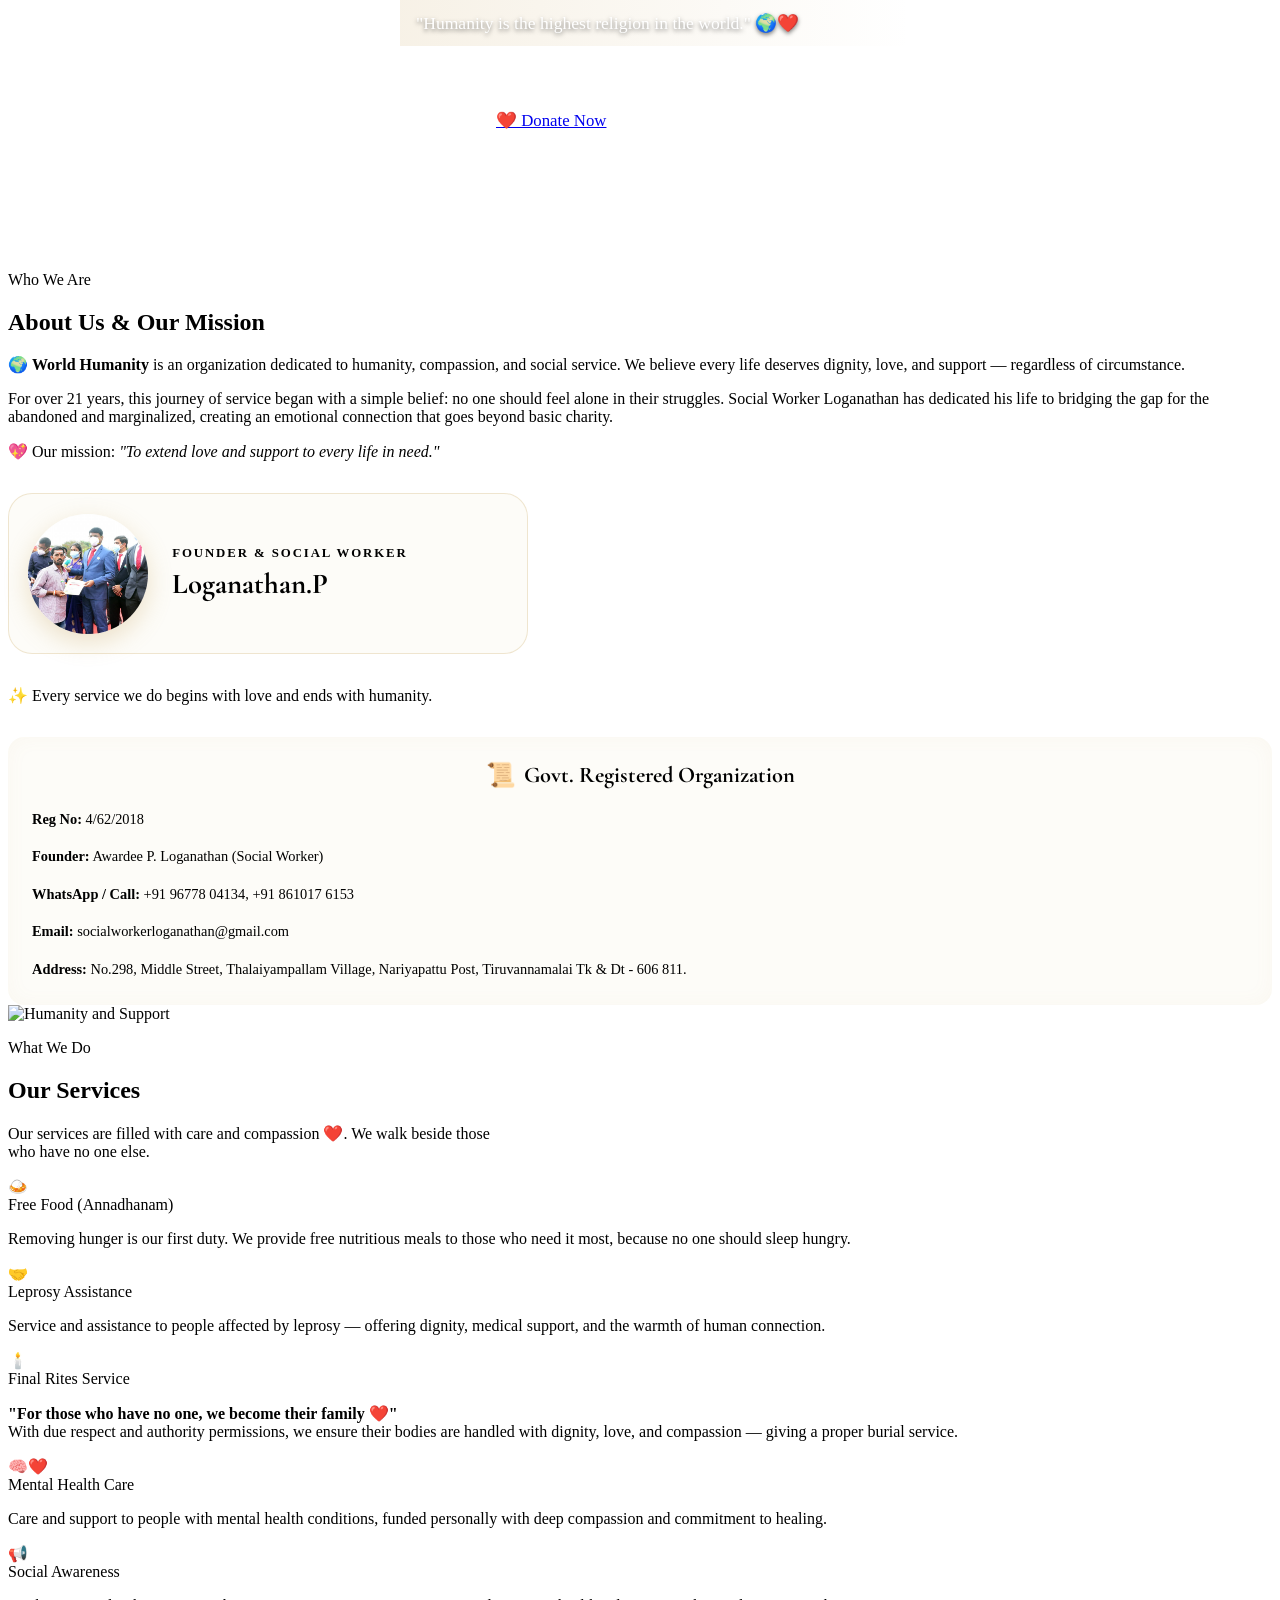
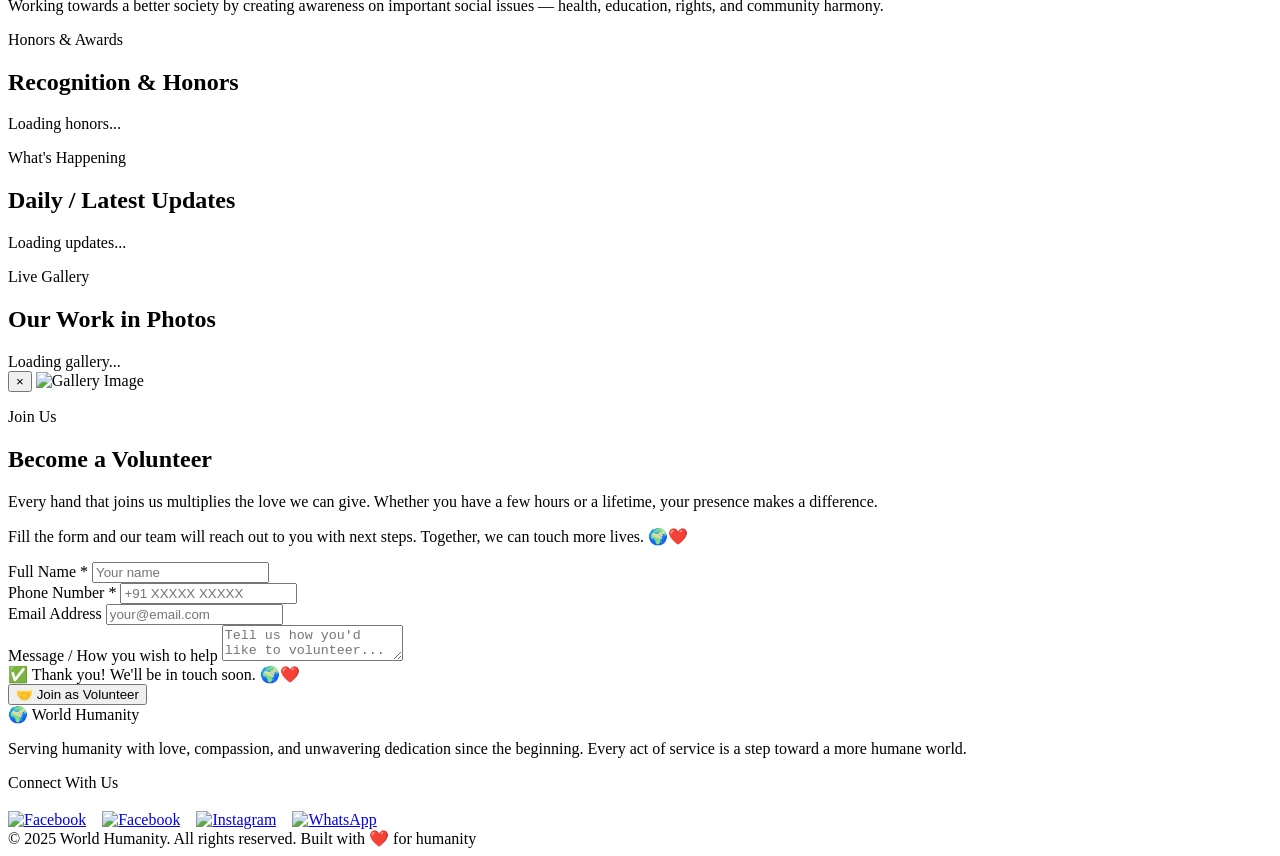
==== commit f6c89063: "Update index.html" ====
--- a/index.html
+++ b/index.html
@@ -7,455 +7,7 @@
 <link rel="preconnect" href="https://fonts.googleapis.com" />
 <link rel="preconnect" href="https://fonts.gstatic.com" crossorigin />
 <link href="https://fonts.googleapis.com/css2?family=Cormorant+Garamond:ital,wght@0,400;0,600;0,700;1,400;1,600&family=DM+Sans:wght@300;400;500;600&display=swap" rel="stylesheet" />
-<style>
-  :root {
-    --cream: #faf6f0;
-    --warm-white: #fefcf9;
-    --gold: #c8a35a;
-    --gold-light: #e8c97a;
-    --deep: #1a1410;
-    --charcoal: #2d2520;
-    --mid: #6b5e52;
-    --soft: #b5a898;
-    --accent: #8b3a2a;
-    --accent-light: #c0604a;
-    --glass-bg: rgba(255,252,249,0.72);
-    --glass-border: rgba(200,163,90,0.2);
-    --shadow: 0 8px 40px rgba(26,20,16,0.12);
-    --shadow-gold: 0 4px 24px rgba(200,163,90,0.25);
-  }
-  *, *::before, *::after { box-sizing: border-box; margin: 0; padding: 0; }
-  html { scroll-behavior: smooth; }
-  body {
-    font-family: 'DM Sans', sans-serif;
-    background: var(--cream);
-    color: var(--charcoal);
-    overflow-x: hidden;
-  }
-
-  /* ── NAV ── */
-  nav {
-    position: fixed; top: 0; left: 0; right: 0; z-index: 100;
-    display: flex; align-items: center; justify-content: space-between;
-    padding: 1rem 2.5rem;
-    background: rgba(250,246,240,0.85);
-    backdrop-filter: blur(16px);
-    border-bottom: 1px solid var(--glass-border);
-    transition: box-shadow 0.3s;
-  }
-  nav.scrolled { box-shadow: 0 4px 30px rgba(26,20,16,0.10); }
-  .nav-brand { display: flex; align-items: center; gap: 0.6rem; text-decoration: none; }
-  .nav-brand span.globe { font-size: 1.6rem; }
-  .nav-brand span.name {
-    font-family: 'Cormorant Garamond', serif;
-    font-size: 1.4rem; font-weight: 700;
-    color: var(--deep); letter-spacing: 0.02em;
-  }
-  .nav-links { display: flex; gap: 1.8rem; list-style: none; }
-  .nav-links a { text-decoration: none; font-size: 0.88rem; font-weight: 500; color: var(--mid); transition: color 0.2s; }
-  .nav-links a:hover { color: var(--gold); }
-  .nav-donate {
-    background: var(--accent);
-    color: #fff !important;
-    padding: 0.45rem 1.2rem;
-    border-radius: 50px;
-    transition: background 0.2s !important;
-  }
-  .nav-donate:hover { background: var(--accent-light) !important; color: #fff !important; }
-  .hamburger { display: none; flex-direction: column; gap: 5px; cursor: pointer; background: none; border: none; }
-  .hamburger span { width: 22px; height: 2px; background: var(--charcoal); border-radius: 2px; transition: all 0.3s; }
-  @media (max-width: 700px) {
-    .nav-links { display: none; flex-direction: column; position: absolute; top: 100%; left: 0; right: 0; background: var(--warm-white); padding: 1.5rem; gap: 1rem; border-bottom: 1px solid var(--glass-border); }
-    .nav-links.open { display: flex; }
-    .hamburger { display: flex; }
-  }
-
-  /* ── HERO ── */
-  .hero {
-    min-height: 100vh;
-    display: flex; align-items: center; justify-content: center;
-    position: relative;
-    overflow: hidden;
-    background: 
-      linear-gradient(135deg, rgba(26, 20, 16, 0.85) 0%, rgba(45, 31, 24, 0.75) 40%, rgba(61, 42, 31, 0.7) 70%, rgba(26, 20, 16, 0.9) 100%),
-      url('humanity.jpg') center/cover no-repeat;
-  }
-
-  .hero-texture {
-    position: absolute; inset: 0;
-    background-image: url("data:image/svg+xml,%3Csvg width='60' height='60' viewBox='0 0 60 60' xmlns='http://www.w3.org/2000/svg'%3E%3Cg fill='none' fill-rule='evenodd'%3E%3Cg fill='%23c8a35a' fill-opacity='0.04'%3E%3Cpath d='M36 34v-4h-2v4h-4v2h4v4h2v-4h4v-2h-4zm0-30V0h-2v4h-4v2h4v4h2V6h4V4h-4zM6 34v-4H4v4H0v2h4v4h2v-4h4v-2H6zM6 4V0H4v4H0v2h4v4h2V6h4V4H6z'/%3E%3C/g%3E%3C/g%3E%3C/svg%3E");
-  }
-  .hero-glow {
-    position: absolute; width: 600px; height: 600px;
-    background: radial-gradient(circle, rgba(200,163,90,0.15) 0%, transparent 70%);
-    top: 50%; left: 50%; transform: translate(-50%, -50%);
-    pointer-events: none;
-  }
-  .hero-content {
-    position: relative; z-index: 2;
-    text-align: center; padding: 2rem;
-    max-width: 800px;
-    animation: fadeUp 1s ease both;
-  }
-  .hero-badge {
-    display: inline-flex; align-items: center; gap: 0.5rem;
-    background: rgba(200,163,90,0.15); border: 1px solid rgba(200,163,90,0.4);
-    border-radius: 50px; padding: 0.4rem 1.2rem;
-    font-size: 0.8rem; font-weight: 500; color: var(--gold-light);
-    letter-spacing: 0.1em; text-transform: uppercase;
-    margin-bottom: 1.5rem;
-  }
-  .hero-title {
-    font-family: 'Cormorant Garamond', serif;
-    font-size: clamp(3rem, 8vw, 5.5rem);
-    font-weight: 700; line-height: 1.05;
-    color: var(--cream);
-    margin-bottom: 0.8rem;
-  }
-  .hero-title .globe-icon { display: block; font-size: 0.7em; margin-bottom: 0.2em; }
-  .hero-tagline {
-    font-family: 'Cormorant Garamond', serif;
-    font-size: clamp(1.2rem, 3vw, 1.7rem);
-    font-style: italic; font-weight: 400;
-    color: var(--gold-light);
-    margin-bottom: 1.5rem;
-  }
-  .hero-quote {
-    font-size: 1rem; color: rgba(250,246,240,0.6);
-    max-width: 480px; margin: 0 auto 2.5rem;
-    line-height: 1.7; font-style: italic;
-    border-left: 2px solid var(--gold); padding-left: 1rem;
-    text-align: left;
-  }
-  .hero-buttons { display: flex; gap: 1rem; justify-content: center; flex-wrap: wrap; }
-  .btn-primary {
-    background: linear-gradient(135deg, var(--gold), var(--gold-light));
-    color: var(--deep); border: none; padding: 0.9rem 2.2rem;
-    border-radius: 50px; font-size: 0.95rem; font-weight: 600;
-    cursor: pointer; text-decoration: none;
-    transition: transform 0.2s, box-shadow 0.2s;
-    box-shadow: var(--shadow-gold);
-  }
-  .btn-primary:hover { transform: translateY(-2px); box-shadow: 0 8px 32px rgba(200,163,90,0.45); }
-  .btn-outline {
-    background: transparent; color: var(--cream);
-    border: 1px solid rgba(250,246,240,0.4);
-    padding: 0.9rem 2.2rem; border-radius: 50px;
-    font-size: 0.95rem; font-weight: 500;
-    cursor: pointer; text-decoration: none;
-    transition: all 0.2s;
-  }
-  .btn-outline:hover { background: rgba(250,246,240,0.1); border-color: var(--gold-light); color: var(--gold-light); }
-  .hero-scroll {
-    position: absolute; bottom: 2rem; left: 50%; transform: translateX(-50%);
-    display: flex; flex-direction: column; align-items: center; gap: 0.5rem;
-    color: rgba(250,246,240,0.4); font-size: 0.75rem; letter-spacing: 0.1em;
-  }
-  .scroll-line { width: 1px; height: 40px; background: linear-gradient(to bottom, transparent, var(--gold)); animation: scrollPulse 2s infinite; }
-
-  /* ── SECTION BASE ── */
-  section { padding: 6rem 2rem; }
-  .container { max-width: 1100px; margin: 0 auto; }
-  .section-label {
-    font-size: 0.78rem; font-weight: 600; letter-spacing: 0.15em;
-    text-transform: uppercase; color: var(--gold);
-    margin-bottom: 0.8rem;
-  }
-  .section-title {
-    font-family: 'Cormorant Garamond', serif;
-    font-size: clamp(2rem, 5vw, 3rem);
-    font-weight: 700; line-height: 1.15;
-    color: var(--deep);
-    margin-bottom: 1.5rem;
-  }
-  .divider {
-    width: 60px; height: 2px;
-    background: linear-gradient(90deg, var(--gold), transparent);
-    margin-bottom: 2rem;
-  }
-
-  /* ── ABOUT ── */
-  .about { background: var(--warm-white); }
-  .about-grid { display: grid; grid-template-columns: 1fr 1fr; gap: 4rem; align-items: center; }
-  .about-visual {
-    position: relative;
-    display: flex; align-items: center; justify-content: center;
-  }
-  .about-circle {
-    width: 280px; height: 280px; border-radius: 50%;
-    background: linear-gradient(135deg, var(--gold) 0%, var(--accent) 100%);
-    display: flex; align-items: center; justify-content: center;
-    font-size: 8rem;
-    box-shadow: 0 20px 60px rgba(200,163,90,0.3);
-  }
-  .about-ring {
-    position: absolute; inset: -20px;
-    border-radius: 50%;
-    border: 1px solid rgba(200,163,90,0.3);
-  }
-  .about-ring-2 {
-    position: absolute; inset: -40px;
-    border-radius: 50%;
-    border: 1px dashed rgba(200,163,90,0.15);
-  }
-  .about-body p { line-height: 1.8; color: var(--mid); margin-bottom: 1.2rem; font-size: 1rem; }
-  .about-founder {
-    display: inline-flex; align-items: center; gap: 0.8rem;
-    background: var(--cream); border: 1px solid var(--glass-border);
-    border-radius: 50px; padding: 0.6rem 1.2rem;
-    font-size: 0.9rem; font-weight: 500; color: var(--charcoal);
-    margin-top: 0.5rem;
-  }
-  .about-quote {
-    margin-top: 1.5rem;
-    font-family: 'Cormorant Garamond', serif;
-    font-size: 1.15rem; font-style: italic;
-    color: var(--gold); border-left: 3px solid var(--gold);
-    padding: 0.8rem 1.2rem;
-    background: rgba(200,163,90,0.06); border-radius: 0 8px 8px 0;
-  }
-  @media (max-width: 768px) { .about-grid { grid-template-columns: 1fr; gap: 2rem; } .about-visual { display: none; } }
-
-  /* ── SERVICES ── */
-  .services { background: var(--cream); }
-  .services-grid { display: grid; grid-template-columns: repeat(auto-fit, minmax(300px, 1fr)); gap: 1.5rem; margin-top: 3rem; }
-  .service-card {
-    background: var(--warm-white);
-    border: 1px solid rgba(200,163,90,0.15);
-    border-radius: 16px;
-    padding: 2rem;
-    transition: all 0.3s;
-    position: relative; overflow: hidden;
-  }
-  .service-card::before {
-    content: ''; position: absolute;
-    top: 0; left: 0; right: 0; height: 3px;
-    background: linear-gradient(90deg, var(--gold), var(--accent));
-    opacity: 0; transition: opacity 0.3s;
-  }
-  .service-card:hover { transform: translateY(-4px); box-shadow: var(--shadow); border-color: rgba(200,163,90,0.35); }
-  .service-card:hover::before { opacity: 1; }
-  .service-icon { font-size: 2.4rem; margin-bottom: 1rem; display: block; }
-  .service-title { font-family: 'Cormorant Garamond', serif; font-size: 1.2rem; font-weight: 700; color: var(--deep); margin-bottom: 0.6rem; }
-  .service-desc { font-size: 0.9rem; color: var(--mid); line-height: 1.7; }
-
-  /* ── RECOGNITION ── */
-  .recognition {
-    background: linear-gradient(135deg, #1a1410 0%, #2d1f18 100%);
-    position: relative; overflow: hidden;
-  }
-  .recognition::before {
-    content: ''; position: absolute; inset: 0;
-    background-image: url("data:image/svg+xml,%3Csvg width='60' height='60' viewBox='0 0 60 60' xmlns='http://www.w3.org/2000/svg'%3E%3Cg fill='none' fill-rule='evenodd'%3E%3Cg fill='%23c8a35a' fill-opacity='0.04'%3E%3Cpath d='M36 34v-4h-2v4h-4v2h4v4h2v-4h4v-2h-4zm0-30V0h-2v4h-4v2h4v4h2V6h4V4h-4zM6 34v-4H4v4H0v2h4v4h2v-4h4v-2H6zM6 4V0H4v4H0v2h4v4h2V6h4V4H6z'/%3E%3C/g%3E%3C/g%3E%3C/svg%3E");
-  }
-  .recognition .section-title { color: var(--cream); }
-  .recognition .section-label { color: var(--gold-light); }
-  .recognition .divider { background: linear-gradient(90deg, var(--gold-light), transparent); }
-  
-  /* Honors Slider Updates */
-  .honors-grid { 
-    display: flex; gap: 1.5rem; margin-top: 2.5rem; 
-    overflow-x: auto; scroll-snap-type: x mandatory; 
-    padding-bottom: 2rem; 
-    /* Hide scrollbar for a cleaner look */
-    -ms-overflow-style: none; scrollbar-width: none; 
-  }
-  /* ── RECOGNITION / HONORS SLIDER ── */
-.honors-grid { 
-    display: flex; gap: 1.5rem; margin-top: 2.5rem; 
-    overflow-x: auto; scroll-snap-type: x mandatory; 
-    padding-bottom: 2rem; scrollbar-width: none; 
-  }
-  .honors-grid::-webkit-scrollbar { display: none; }
-  
-  .honor-card {
-    flex: 0 0 280px; /* Fixed width for every card */
-    height: 340px;   /* Fixed height for every card */
-    scroll-snap-align: start;
-    background: rgba(255,252,249,0.06);
-    border: 1px solid rgba(200,163,90,0.25);
-    border-radius: 16px; padding: 1.5rem;
-    backdrop-filter: blur(12px);
-    transition: all 0.3s;
-    text-align: center;
-  }
-  .honor-card img {
-    width: 100%; 
-    height: 200px; 
-    object-fit: cover; /* Fills the box completely */
-    border-radius: 8px; margin-bottom: 1rem; 
-    border: 1px solid rgba(200,163,90,0.2);
-  }
-
-
-  .honor-card:hover { 
-    background: rgba(255,252,249,0.1); 
-    border-color: rgba(200,163,90,0.5); 
-  }
-
-  .honor-title { 
-    font-family: 'Cormorant Garamond', serif; 
-    font-size: 1.1rem; 
-    font-weight: 700; 
-    color: var(--gold-light); 
-    text-align: center;
-    width: 100%; /* Ensures text centers within the image width */
-    line-height: 1.3;
-  }
-
-  /* ── UPDATES ── */
-  .updates { background: var(--warm-white); }
-  .updates-grid { display: grid; grid-template-columns: repeat(auto-fill, minmax(280px, 1fr)); gap: 1.2rem; margin-top: 2.5rem; }
-  .update-card {
-    background: var(--cream);
-    border: 1px solid var(--glass-border);
-    border-radius: 12px; padding: 1.5rem;
-    transition: all 0.2s;
-  }
-  .update-card:hover { box-shadow: var(--shadow); transform: translateY(-2px); }
-  .update-date { font-size: 0.78rem; font-weight: 600; color: var(--gold); letter-spacing: 0.05em; margin-bottom: 0.5rem; }
-  .update-text { font-size: 0.95rem; color: var(--charcoal); line-height: 1.65; }
-  .updates-empty { text-align: center; color: var(--soft); font-size: 1rem; padding: 3rem 0; }
-
-  /* ── GALLERY ── */
-  .gallery { background: var(--cream); }
-  
-  /* Gallery Slider Updates */
-  .gallery-grid { 
-    display: flex; gap: 1.2rem; margin-top: 2.5rem; 
-    overflow-x: auto; scroll-snap-type: x mandatory; 
-    padding-bottom: 1.5rem;
-    -ms-overflow-style: none; scrollbar-width: none;
-    align-items: stretch; /* Keeps the slider track consistent */
-  }
-  .gallery-grid::-webkit-scrollbar { display: none; }
-  
-  .gallery-item {
-    flex: 0 0 auto; /* ⬅️ This allows the box to adapt its width! */
-    height: 280px; /* ⬅️ We lock the height instead, so the slider stays aligned */
-    scroll-snap-align: start;
-    border-radius: 12px; /* ⬅️ Corner cuts */
-    overflow: hidden; /* ⬅️ Applies the corner cuts tightly to the image */
-    position: relative; 
-    cursor: pointer;
-  }
-  
-  .gallery-item img { 
-    width: auto; /* ⬅️ Width adapts to portrait or landscape perfectly */
-    height: 100%; /* ⬅️ Matches the 280px box height */
-    object-fit: cover; 
-    transition: transform 0.4s; 
-    display: block;
-  }
-  
-  .gallery-item:hover img { transform: scale(1.06); }
-  .gallery-item::after {
-    content: '🔍'; position: absolute; inset: 0;
-    background: rgba(26,20,16,0.4); display: flex;
-    align-items: center; justify-content: center;
-    font-size: 1.8rem; opacity: 0; transition: opacity 0.3s;
-  }
-  .gallery-item:hover::after { opacity: 1; }
-  .gallery-empty { text-align: center; color: var(--soft); padding: 3rem; border: 2px dashed rgba(200,163,90,0.2); border-radius: 12px; width: 100%; }
-
-
-  /* ── LIGHTBOX ── */
-  .lightbox {
-    display: none; position: fixed; inset: 0; z-index: 1000;
-    background: rgba(26,20,16,0.95);
-    align-items: center; justify-content: center;
-  }
-  .lightbox.open { display: flex; }
-  .lightbox img { max-width: 90vw; max-height: 85vh; border-radius: 8px; object-fit: contain; }
-  .lightbox-close {
-    position: absolute; top: 1.5rem; right: 1.5rem;
-    background: none; border: none; color: var(--cream);
-    font-size: 2rem; cursor: pointer; line-height: 1;
-  }
-
-  /* ── VOLUNTEER ── */
-  .volunteer { background: var(--warm-white); }
-  .volunteer-inner { display: grid; grid-template-columns: 1fr 1.2fr; gap: 4rem; align-items: start; }
-  .volunteer-info p { color: var(--mid); line-height: 1.8; font-size: 1rem; margin-bottom: 1rem; }
-  .form-grid { display: grid; grid-template-columns: 1fr 1fr; gap: 1rem; }
-  .form-group { display: flex; flex-direction: column; gap: 0.4rem; }
-  .form-group.full { grid-column: 1 / -1; }
-  label { font-size: 0.82rem; font-weight: 600; color: var(--mid); letter-spacing: 0.05em; }
-  input, textarea {
-    background: var(--cream); border: 1px solid rgba(200,163,90,0.25);
-    border-radius: 10px; padding: 0.75rem 1rem;
-    font-family: 'DM Sans', sans-serif; font-size: 0.95rem;
-    color: var(--charcoal); outline: none;
-    transition: border-color 0.2s, box-shadow 0.2s;
-  }
-  input:focus, textarea:focus { border-color: var(--gold); box-shadow: 0 0 0 3px rgba(200,163,90,0.12); }
-  textarea { resize: vertical; min-height: 110px; }
-  .btn-submit {
-    grid-column: 1 / -1;
-    background: linear-gradient(135deg, var(--accent), var(--accent-light));
-    color: #fff; border: none; padding: 0.9rem;
-    border-radius: 50px; font-size: 0.95rem; font-weight: 600;
-    cursor: pointer; width: 100%; transition: all 0.2s;
-    margin-top: 0.5rem;
-  }
-  .btn-submit:hover { transform: translateY(-2px); box-shadow: 0 8px 24px rgba(139,58,42,0.35); }
-  .success-msg {
-    display: none; grid-column: 1 / -1;
-    background: rgba(139,58,42,0.08); border: 1px solid rgba(139,58,42,0.3);
-    border-radius: 10px; padding: 1rem 1.5rem;
-    color: var(--accent); font-weight: 500; text-align: center;
-  }
-  @media (max-width: 768px) { .volunteer-inner { grid-template-columns: 1fr; gap: 2rem; } .form-grid { grid-template-columns: 1fr; } }
-
-  /* ── FOOTER ── */
-  footer {
-    background: var(--deep);
-    padding: 4rem 2rem 2rem;
-    position: relative; overflow: hidden;
-  }
-  footer::before {
-    content: ''; position: absolute; top: 0; left: 0; right: 0; height: 2px;
-    background: linear-gradient(90deg, transparent, var(--gold), transparent);
-  }
-  .footer-inner { max-width: 1100px; margin: 0 auto; }
-   
-  .footer-top { display: grid; grid-template-columns: 1.5fr 1fr; gap: 3rem; margin-bottom: 3rem; }
-
-  .footer-brand-name { font-family: 'Cormorant Garamond', serif; font-size: 1.5rem; font-weight: 700; color: var(--cream); margin-bottom: 0.8rem; }
-  .footer-tagline { font-size: 0.9rem; color: var(--soft); line-height: 1.7; }
-  .footer-col-title { font-size: 0.78rem; font-weight: 600; letter-spacing: 0.12em; text-transform: uppercase; color: var(--gold); margin-bottom: 1.2rem; }
-  
-  .footer-social-icon { width: 32px; height: 32px; border-radius: 50%; display: flex; align-items: center; justify-content: center; font-size: 1rem; text-decoration: none; }
-  .fb-icon { background: rgba(24,119,242,0.15); color: #1877f2; }
-  .ig-icon { background: rgba(225,48,108,0.15); color: #e1306c; }
-  .wa-icon { background: rgba(37,211,102,0.15); color: #25d366; }
-  .footer-social-icon:hover { opacity: 0.8; transform: translateY(-2px); transition: all 0.2s; }
-
-  .footer-bottom { border-top: 1px solid rgba(200,163,90,0.12); padding-top: 1.5rem; display: flex; justify-content: space-between; align-items: center; flex-wrap: wrap; gap: 0.5rem; }
-  .footer-copy { font-size: 0.82rem; color: rgba(181,168,152,0.5); }
-  @media (max-width: 768px) { .footer-top { grid-template-columns: 1fr; gap: 2rem; } }
-  
-  /* ── IMAGE INTEGRATIONS ── */
-  .nav-logo { height: 46px; width: auto; object-fit: contain; }
-
-  .founder-profile { display: flex; align-items: center; gap: 1rem; margin-top: 1.2rem; }
-  .founder-img { width: 75px; height: 75px; border-radius: 50%; object-fit: cover; border: 2px solid var(--gold); box-shadow: var(--shadow-gold); }
-  .about-img-pro { width: 320px; height: 320px; border-radius: 50%; object-fit: cover; position: relative; z-index: 2; box-shadow: 0 20px 60px rgba(26,20,16,0.15); }
-
-  /* ── ANIMATIONS ── */
-  @keyframes fadeUp {
-    from { opacity: 0; transform: translateY(30px); }
-    to   { opacity: 1; transform: translateY(0); }
-  }
-  @keyframes scrollPulse {
-    0%, 100% { opacity: 0.4; } 50% { opacity: 1; }
-  }
-  .reveal {
-    opacity: 0; transform: translateY(24px);
-    transition: opacity 0.7s ease, transform 0.7s ease;
-  }
-  .reveal.visible { opacity: 1; transform: translateY(0); }
-</style>
+<link rel="stylesheet" href="style.css" />
 </head>
 <body>
 
@@ -724,206 +276,6 @@
 </footer>
 
 <!-- Firebase SDK -->
-<script type="module">
-  import { initializeApp } from "https://www.gstatic.com/firebasejs/10.12.0/firebase-app.js";
-  import { getFirestore, collection, getDocs, addDoc, doc, updateDoc, increment, getDoc, orderBy, query, limit } from "https://www.gstatic.com/firebasejs/10.12.0/firebase-firestore.js";
-
-  const firebaseConfig = {
-    apiKey: "AIzaSyDY5ghU4yoocsy4SXvWBJuul96nDdrF4Sk",
-    authDomain: "world-humanity.firebaseapp.com",
-    projectId: "world-humanity",
-    storageBucket: "world-humanity.firebasestorage.app",
-    messagingSenderId: "395556215937",
-    appId: "1:395556215937:web:ea498d116c221e0702c180",
-    measurementId: "G-QWZTM7X6YY"
-  };
-
-  const app = initializeApp(firebaseConfig);
-  const db = getFirestore(app);
-
-  // ── Load Updates ──
-  async function loadUpdates() {
-    const grid = document.getElementById('updatesGrid');
-    try {
-      const q = query(collection(db, 'updates'), orderBy('date', 'desc'), limit(6));
-      const snap = await getDocs(q);
-      if (snap.empty) {
-        grid.innerHTML = '<div class="updates-empty">No updates yet. Check back soon! 🌍</div>';
-        return;
-      }
-      grid.innerHTML = '';
-      snap.forEach(doc => {
-        const d = doc.data();
-        const card = document.createElement('div');
-        card.className = 'update-card';
-        card.innerHTML = `<div class="update-date">${d.date || ''}</div><div class="update-text">${d.text || ''}</div>`;
-        grid.appendChild(card);
-      });
-    } catch (e) {
-      grid.innerHTML = '<div class="updates-empty">Could not load updates.</div>';
-    }
-  }
-
-  // ── Load Gallery ──
-  async function loadGallery() {
-    const grid = document.getElementById('galleryGrid');
-    try {
-      const q = query(collection(db, 'gallery'), orderBy('addedAt', 'desc'));
-      const snap = await getDocs(q);
-      
-      if (snap.empty) {
-        grid.innerHTML = '<div class="gallery-empty" style="flex: 1;">Gallery is being updated. Check back soon! 📸</div>';
-        return;
-      }
-      grid.innerHTML = '';
-      
-      // Convert Firebase results to a normal array
-      let docsArray = snap.docs;
-      
-      // Pin the oldest image to the very front, newest follow behind it
-      if (docsArray.length > 1) {
-        const oldestImage = docsArray.pop(); // Remove oldest from the end
-        docsArray.unshift(oldestImage);      // Add it to the very beginning
-      }
-      
-      docsArray.forEach(doc => {
-        const d = doc.data();
-        const item = document.createElement('div');
-        item.className = 'gallery-item';
-        item.innerHTML = `<img src="${d.url}" alt="${d.caption || 'Gallery'}" loading="lazy" />`;
-        item.addEventListener('click', () => openLightbox(d.url));
-        grid.appendChild(item);
-      });
-    } catch (e) {
-      grid.innerHTML = '<div class="gallery-empty" style="flex: 1;">Could not load gallery.</div>';
-    }
-  }
-
-  // ── Load Honors ──
-  async function loadHonors() {
-    const grid = document.getElementById('honorsGrid');
-    try {
-      const q = query(collection(db, 'honors'), orderBy('addedAt', 'desc'));
-      const snap = await getDocs(q);
-      
-      if (snap.empty) {
-        grid.innerHTML = '<div class="gallery-empty" style="flex: 1; border-color: rgba(200,163,90,0.5);">Awards & Honors are being updated.</div>';
-        return;
-      }
-      grid.innerHTML = '';
-
-      let docsArray = snap.docs;
-      
-      // Pin the oldest award to the very front, newest follow behind it
-      if (docsArray.length > 1) {
-        const oldestHonor = docsArray.pop();
-        docsArray.unshift(oldestHonor);
-      }
-
-      docsArray.forEach(doc => {
-        const d = doc.data();
-        const item = document.createElement('div');
-        item.className = 'honor-card';
-        item.innerHTML = `
-          <img src="${d.url}" alt="${d.title || 'Honor'}" loading="lazy" />
-          <div class="honor-title">${d.title || 'Award'}</div>
-        `;
-        item.style.cursor = 'pointer';
-        item.addEventListener('click', () => openLightbox(d.url));
-        grid.appendChild(item);
-      });
-    } catch (e) {
-      grid.innerHTML = '<div class="gallery-empty" style="flex: 1; border-color: rgba(200,163,90,0.5);">Could not load honors.</div>';
-    }
-  }
-
-  // ── Lightbox (With Scroll Lock) ──
-  function openLightbox(src) {
-    document.getElementById('lightboxImg').src = src;
-    document.getElementById('lightbox').classList.add('open');
-    // Lock the background scroll
-    document.body.style.overflow = 'hidden'; 
-  }
-
-  function closeLightbox() {
-    document.getElementById('lightbox').classList.remove('open');
-    // Unlock the background scroll
-    document.body.style.overflow = ''; 
-  }
-
-  document.getElementById('lightboxClose').addEventListener('click', closeLightbox);
-  
-  document.getElementById('lightbox').addEventListener('click', e => {
-    if (e.target === document.getElementById('lightbox')) {
-      closeLightbox();
-    }
-  });
-
-
-  document.getElementById('lightboxClose').addEventListener('click', () => {
-    document.getElementById('lightbox').classList.remove('open');
-  });
-  document.getElementById('lightbox').addEventListener('click', e => {
-    if (e.target === document.getElementById('lightbox')) document.getElementById('lightbox').classList.remove('open');
-  });
-
-  // ── Volunteer Form ──
-  document.getElementById('volunteerForm').addEventListener('submit', async (e) => {
-    e.preventDefault();
-    const btn = document.getElementById('submitBtn');
-    const msg = document.getElementById('successMsg');
-    btn.textContent = 'Submitting...'; btn.disabled = true;
-    try {
-      await addDoc(collection(db, 'volunteers'), {
-        name: document.getElementById('volName').value,
-        phone: document.getElementById('volPhone').value,
-        email: document.getElementById('volEmail').value,
-        message: document.getElementById('volMessage').value,
-        submittedAt: new Date().toISOString()
-      });
-      msg.style.display = 'block';
-      document.getElementById('volunteerForm').reset();
-    } catch (err) {
-      alert('Submission failed. Please try again.');
-    }
-    btn.textContent = '🤝 Join as Volunteer'; btn.disabled = false;
-  });
-
-  // ── Visitor Counter (Tracking only, hidden from UI) ──
-  async function trackVisitor() {
-    const ref = doc(db, 'analytics', 'visitors');
-    try {
-      // Increment the count in Firestore
-      await updateDoc(ref, { count: increment(1) });
-    } catch {
-      // If the document doesn't exist yet, create it
-      try {
-        const { setDoc } = await import("https://www.gstatic.com/firebasejs/10.12.0/firebase-firestore.js");
-        await setDoc(ref, { count: 1 });
-      } catch {}
-    }
-  }
-
-  loadUpdates(); loadGallery(); loadHonors(); trackVisitor();
-</script>
-
-<script>
-  // Nav scroll
-  const nav = document.getElementById('nav');
-  window.addEventListener('scroll', () => { nav.classList.toggle('scrolled', window.scrollY > 30); });
-
-  // Hamburger
-  const hamburger = document.getElementById('hamburger');
-  const navLinks = document.getElementById('navLinks');
-  hamburger.addEventListener('click', () => navLinks.classList.toggle('open'));
-  navLinks.querySelectorAll('a').forEach(a => a.addEventListener('click', () => navLinks.classList.remove('open')));
-
-  // Reveal on scroll
-  const reveals = document.querySelectorAll('.reveal');
-  const obs = new IntersectionObserver((entries) => {
-    entries.forEach(e => { if (e.isIntersecting) e.target.classList.add('visible'); });
-  }, { threshold: 0.12 });
-  reveals.forEach(el => obs.observe(el));
-</script>
+<script type="module" src="main.js"></script>
 </body>
 </html>
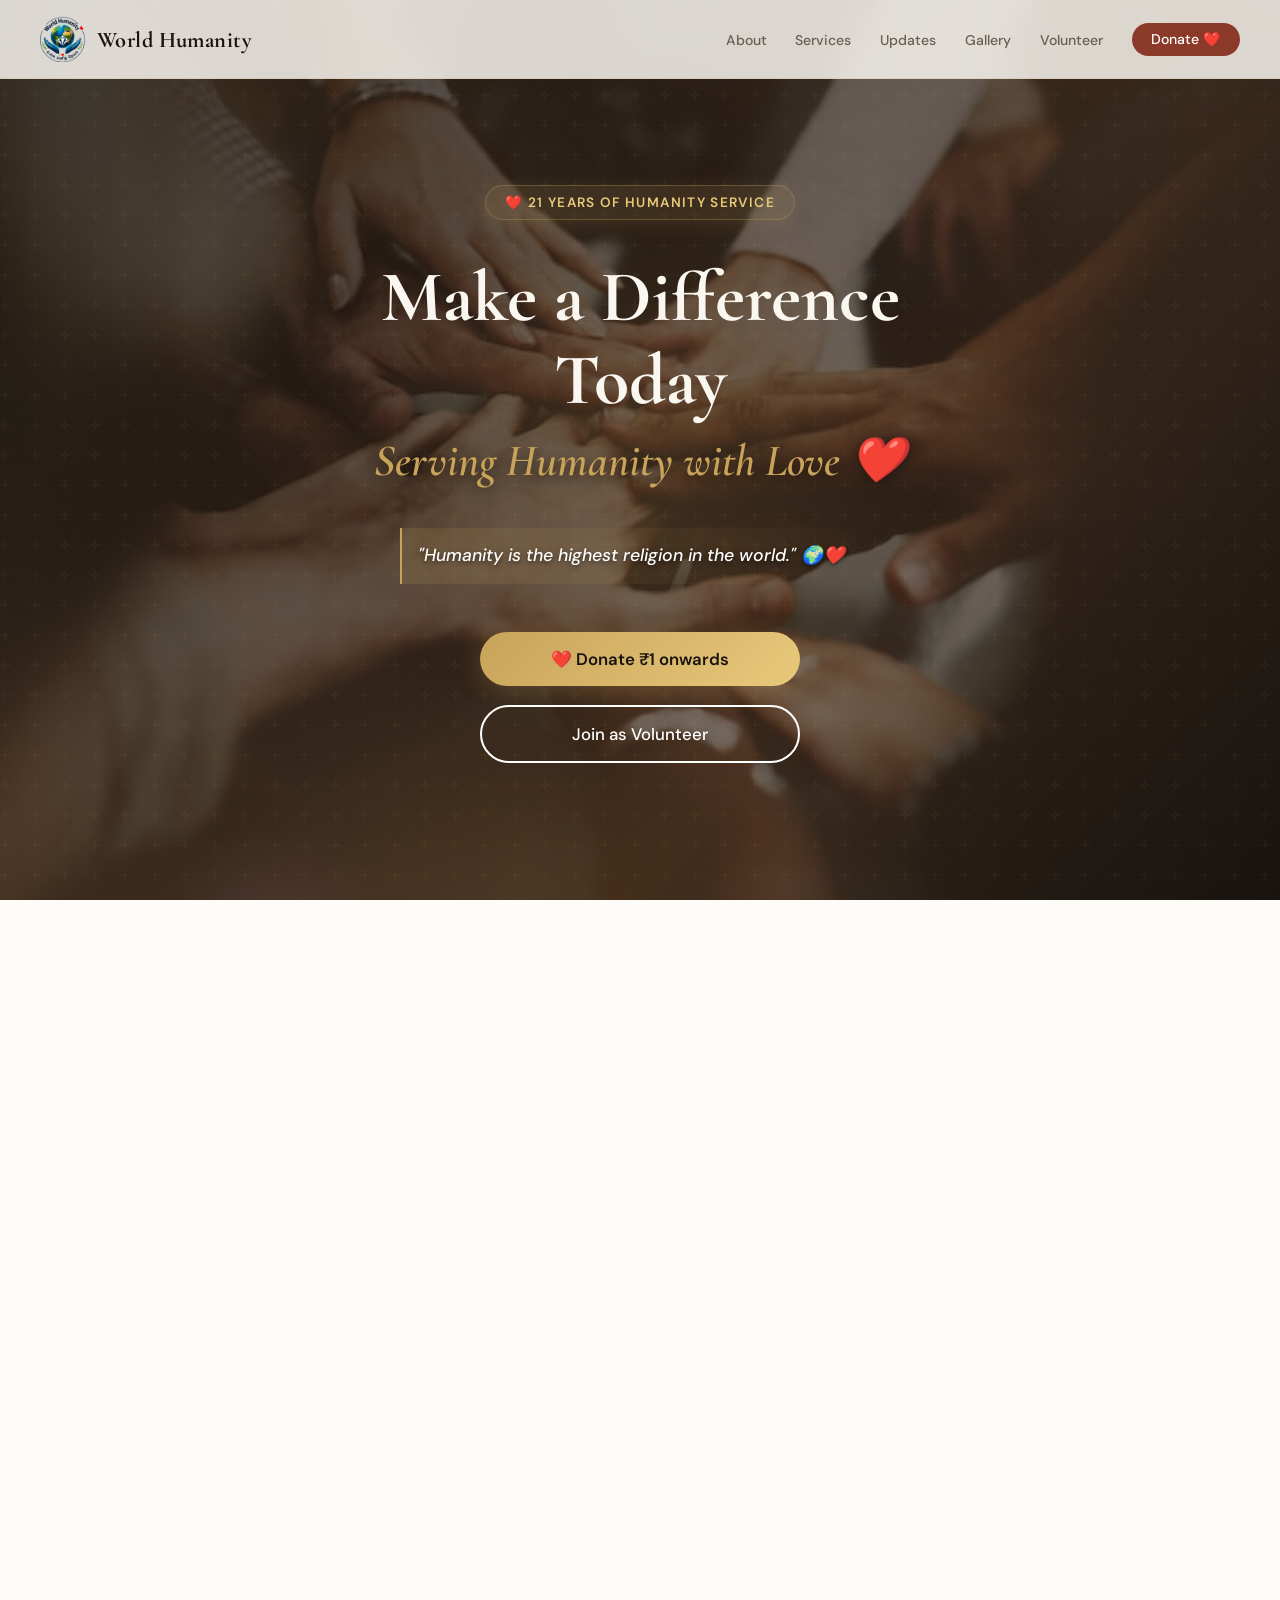
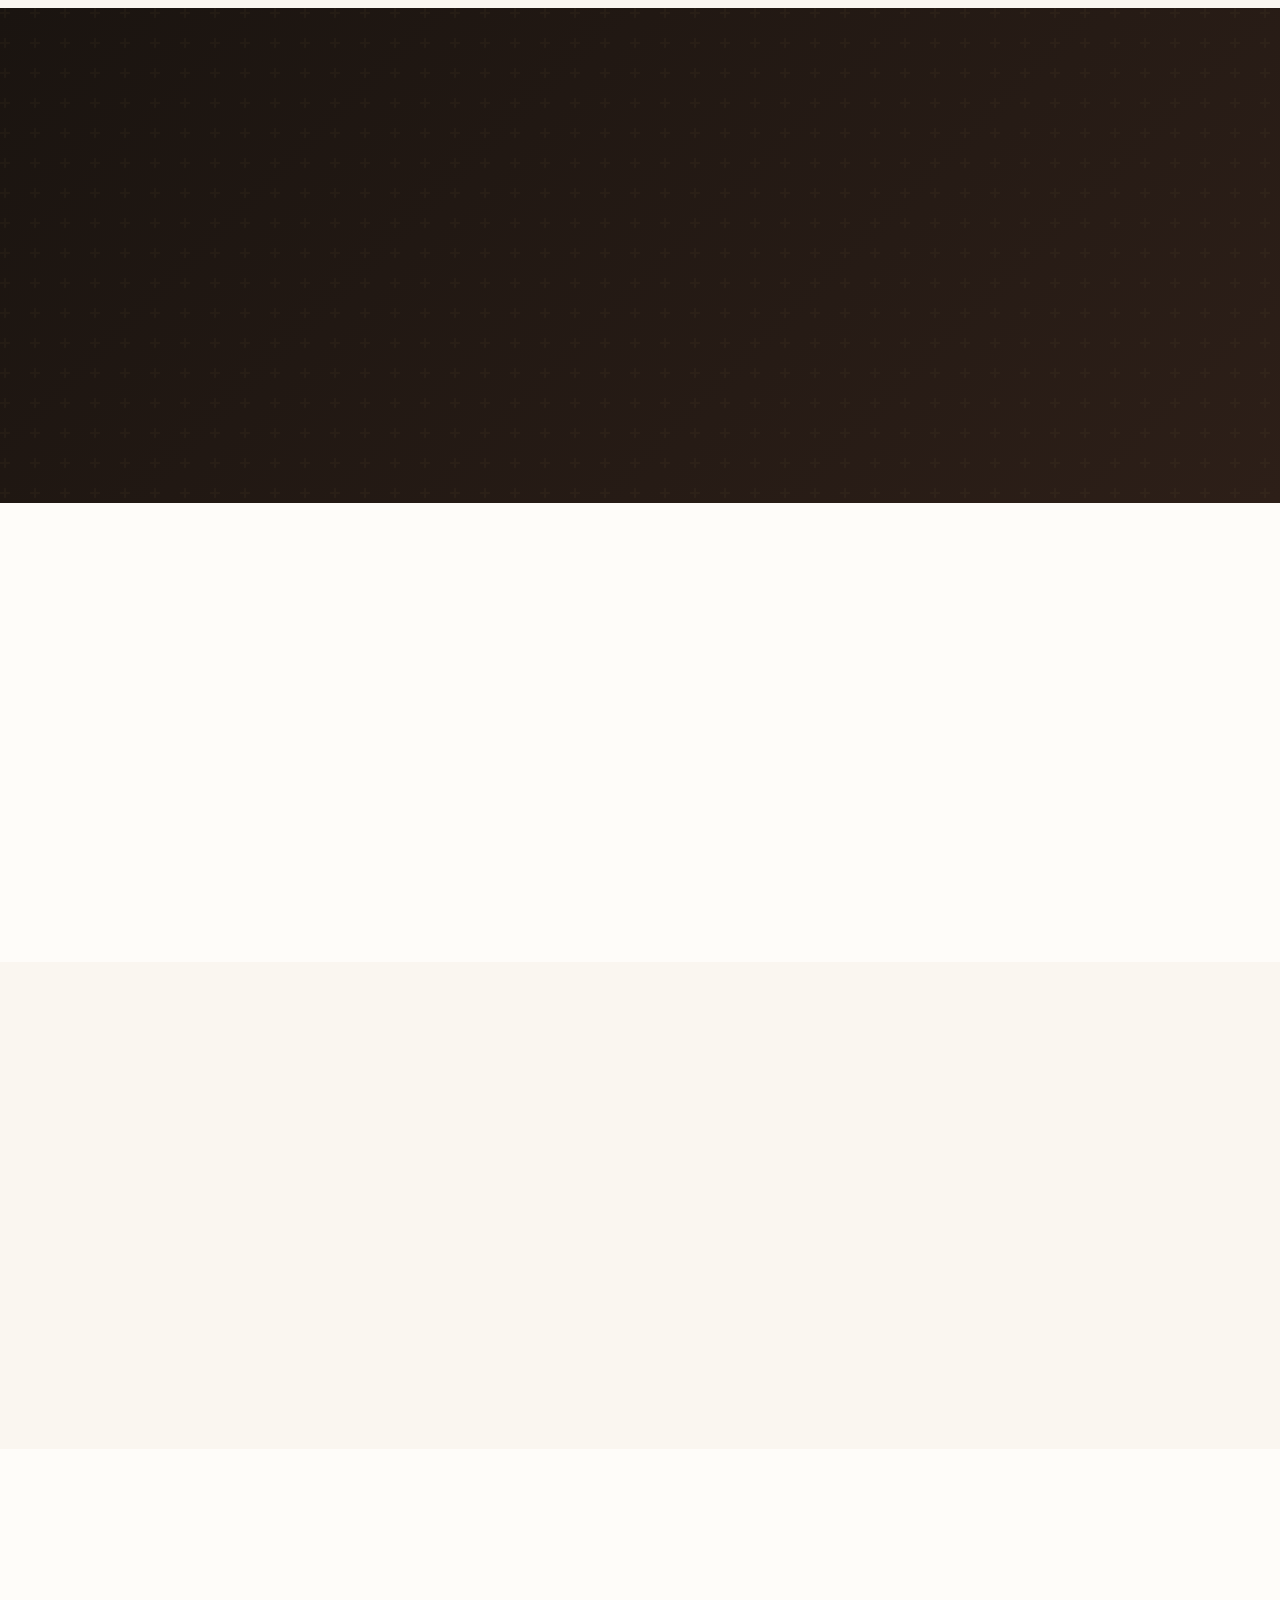
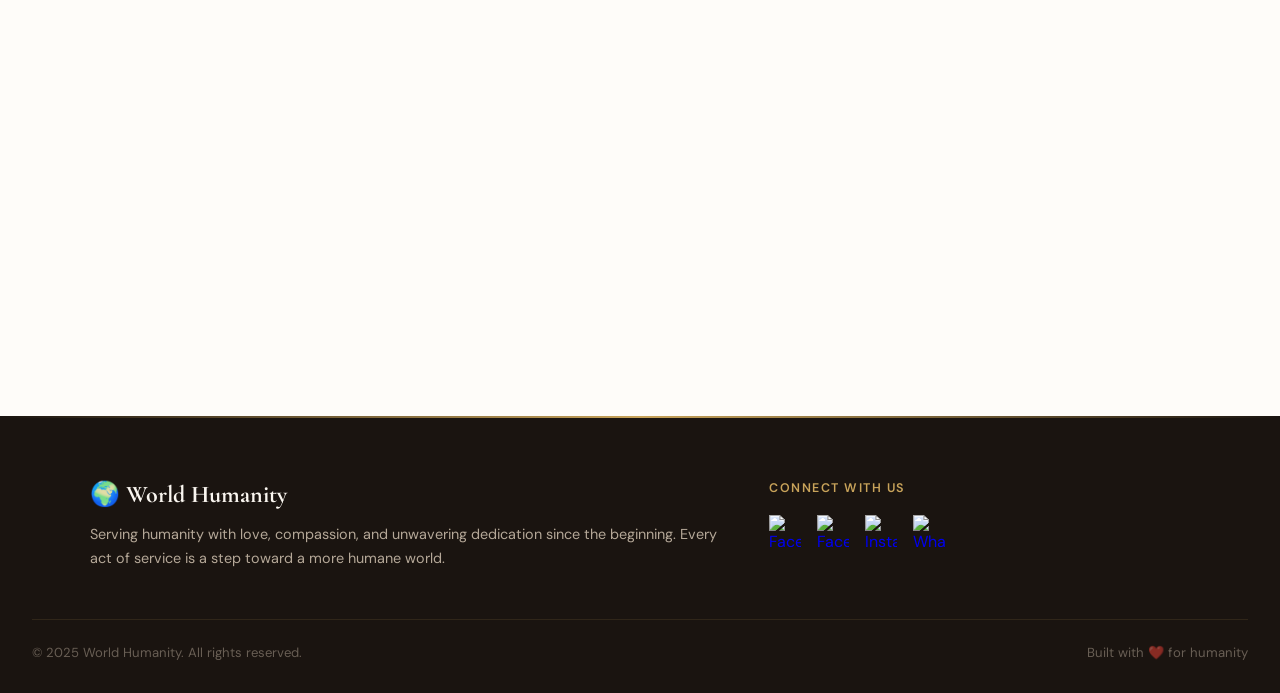
==== commit 231788cd: "Update index.html" ====
--- a/index.html
+++ b/index.html
@@ -55,7 +55,7 @@
     </blockquote>
     
     <div class="hero-buttons" style="display: flex; flex-direction: column; gap: 1.2rem; align-items: center; max-width: 320px; margin: 0 auto;">
-      <a href="donate.html" class="btn-primary" style="width: 100%; font-size: 1.05rem; padding: 1rem 1.5rem;">❤️ Donate Now</a>
+      <a href="donate.html" class="btn-primary" style="width: 100%; font-size: 1.05rem; padding: 1rem 1.5rem;">❤️ Donate ₹1 onwards</a>
       <a href="#volunteer" class="btn-outline" style="width: 100%; font-size: 1.05rem; padding: 1rem 1.5rem; border: 2px solid #ffffff; color: #ffffff;">Join as Volunteer</a>
     </div>
     
--- a/style.css
+++ b/style.css
@@ -0,0 +1,447 @@
+:root {
+    --cream: #faf6f0;
+    --warm-white: #fefcf9;
+    --gold: #c8a35a;
+    --gold-light: #e8c97a;
+    --deep: #1a1410;
+    --charcoal: #2d2520;
+    --mid: #6b5e52;
+    --soft: #b5a898;
+    --accent: #8b3a2a;
+    --accent-light: #c0604a;
+    --glass-bg: rgba(255,252,249,0.72);
+    --glass-border: rgba(200,163,90,0.2);
+    --shadow: 0 8px 40px rgba(26,20,16,0.12);
+    --shadow-gold: 0 4px 24px rgba(200,163,90,0.25);
+  }
+  *, *::before, *::after { box-sizing: border-box; margin: 0; padding: 0; }
+  html { scroll-behavior: smooth; }
+  body {
+    font-family: 'DM Sans', sans-serif;
+    background: var(--cream);
+    color: var(--charcoal);
+    overflow-x: hidden;
+  }
+
+  /* ── NAV ── */
+  nav {
+    position: fixed; top: 0; left: 0; right: 0; z-index: 100;
+    display: flex; align-items: center; justify-content: space-between;
+    padding: 1rem 2.5rem;
+    background: rgba(250,246,240,0.85);
+    backdrop-filter: blur(16px);
+    border-bottom: 1px solid var(--glass-border);
+    transition: box-shadow 0.3s;
+  }
+  nav.scrolled { box-shadow: 0 4px 30px rgba(26,20,16,0.10); }
+  .nav-brand { display: flex; align-items: center; gap: 0.6rem; text-decoration: none; }
+  .nav-brand span.globe { font-size: 1.6rem; }
+  .nav-brand span.name {
+    font-family: 'Cormorant Garamond', serif;
+    font-size: 1.4rem; font-weight: 700;
+    color: var(--deep); letter-spacing: 0.02em;
+  }
+  .nav-links { display: flex; gap: 1.8rem; list-style: none; }
+  .nav-links a { text-decoration: none; font-size: 0.88rem; font-weight: 500; color: var(--mid); transition: color 0.2s; }
+  .nav-links a:hover { color: var(--gold); }
+  .nav-donate {
+    background: var(--accent);
+    color: #fff !important;
+    padding: 0.45rem 1.2rem;
+    border-radius: 50px;
+    transition: background 0.2s !important;
+  }
+  .nav-donate:hover { background: var(--accent-light) !important; color: #fff !important; }
+  .hamburger { display: none; flex-direction: column; gap: 5px; cursor: pointer; background: none; border: none; }
+  .hamburger span { width: 22px; height: 2px; background: var(--charcoal); border-radius: 2px; transition: all 0.3s; }
+  @media (max-width: 700px) {
+    .nav-links { display: none; flex-direction: column; position: absolute; top: 100%; left: 0; right: 0; background: var(--warm-white); padding: 1.5rem; gap: 1rem; border-bottom: 1px solid var(--glass-border); }
+    .nav-links.open { display: flex; }
+    .hamburger { display: flex; }
+  }
+
+  /* ── HERO ── */
+  .hero {
+    min-height: 100vh;
+    display: flex; align-items: center; justify-content: center;
+    position: relative;
+    overflow: hidden;
+    background: 
+      linear-gradient(135deg, rgba(26, 20, 16, 0.85) 0%, rgba(45, 31, 24, 0.75) 40%, rgba(61, 42, 31, 0.7) 70%, rgba(26, 20, 16, 0.9) 100%),
+      url('humanity.jpg') center/cover no-repeat;
+  }
+
+  .hero-texture {
+    position: absolute; inset: 0;
+    background-image: url("data:image/svg+xml,%3Csvg width='60' height='60' viewBox='0 0 60 60' xmlns='http://www.w3.org/2000/svg'%3E%3Cg fill='none' fill-rule='evenodd'%3E%3Cg fill='%23c8a35a' fill-opacity='0.04'%3E%3Cpath d='M36 34v-4h-2v4h-4v2h4v4h2v-4h4v-2h-4zm0-30V0h-2v4h-4v2h4v4h2V6h4V4h-4zM6 34v-4H4v4H0v2h4v4h2v-4h4v-2H6zM6 4V0H4v4H0v2h4v4h2V6h4V4H6z'/%3E%3C/g%3E%3C/g%3E%3C/svg%3E");
+  }
+  .hero-glow {
+    position: absolute; width: 600px; height: 600px;
+    background: radial-gradient(circle, rgba(200,163,90,0.15) 0%, transparent 70%);
+    top: 50%; left: 50%; transform: translate(-50%, -50%);
+    pointer-events: none;
+  }
+  .hero-content {
+    position: relative; z-index: 2;
+    text-align: center; padding: 2rem;
+    max-width: 800px;
+    animation: fadeUp 1s ease both;
+  }
+  .hero-badge {
+    display: inline-flex; align-items: center; gap: 0.5rem;
+    background: rgba(200,163,90,0.15); border: 1px solid rgba(200,163,90,0.4);
+    border-radius: 50px; padding: 0.4rem 1.2rem;
+    font-size: 0.8rem; font-weight: 500; color: var(--gold-light);
+    letter-spacing: 0.1em; text-transform: uppercase;
+    margin-bottom: 1.5rem;
+  }
+  .hero-title {
+    font-family: 'Cormorant Garamond', serif;
+    font-size: clamp(3rem, 8vw, 5.5rem);
+    font-weight: 700; line-height: 1.05;
+    color: var(--cream);
+    margin-bottom: 0.8rem;
+  }
+  .hero-title .globe-icon { display: block; font-size: 0.7em; margin-bottom: 0.2em; }
+  .hero-tagline {
+    font-family: 'Cormorant Garamond', serif;
+    font-size: clamp(1.2rem, 3vw, 1.7rem);
+    font-style: italic; font-weight: 400;
+    color: var(--gold-light);
+    margin-bottom: 1.5rem;
+  }
+  .hero-quote {
+    font-size: 1rem; color: rgba(250,246,240,0.6);
+    max-width: 480px; margin: 0 auto 2.5rem;
+    line-height: 1.7; font-style: italic;
+    border-left: 2px solid var(--gold); padding-left: 1rem;
+    text-align: left;
+  }
+  .hero-buttons { display: flex; gap: 1rem; justify-content: center; flex-wrap: wrap; }
+  .btn-primary {
+    background: linear-gradient(135deg, var(--gold), var(--gold-light));
+    color: var(--deep); border: none; padding: 0.9rem 2.2rem;
+    border-radius: 50px; font-size: 0.95rem; font-weight: 600;
+    cursor: pointer; text-decoration: none;
+    transition: transform 0.2s, box-shadow 0.2s;
+    box-shadow: var(--shadow-gold);
+  }
+  .btn-primary:hover { transform: translateY(-2px); box-shadow: 0 8px 32px rgba(200,163,90,0.45); }
+  .btn-outline {
+    background: transparent; color: var(--cream);
+    border: 1px solid rgba(250,246,240,0.4);
+    padding: 0.9rem 2.2rem; border-radius: 50px;
+    font-size: 0.95rem; font-weight: 500;
+    cursor: pointer; text-decoration: none;
+    transition: all 0.2s;
+  }
+  .btn-outline:hover { background: rgba(250,246,240,0.1); border-color: var(--gold-light); color: var(--gold-light); }
+  .hero-scroll {
+    position: absolute; bottom: 2rem; left: 50%; transform: translateX(-50%);
+    display: flex; flex-direction: column; align-items: center; gap: 0.5rem;
+    color: rgba(250,246,240,0.4); font-size: 0.75rem; letter-spacing: 0.1em;
+  }
+  .scroll-line { width: 1px; height: 40px; background: linear-gradient(to bottom, transparent, var(--gold)); animation: scrollPulse 2s infinite; }
+
+  /* ── SECTION BASE ── */
+  section { padding: 6rem 2rem; }
+  .container { max-width: 1100px; margin: 0 auto; }
+  .section-label {
+    font-size: 0.78rem; font-weight: 600; letter-spacing: 0.15em;
+    text-transform: uppercase; color: var(--gold);
+    margin-bottom: 0.8rem;
+  }
+  .section-title {
+    font-family: 'Cormorant Garamond', serif;
+    font-size: clamp(2rem, 5vw, 3rem);
+    font-weight: 700; line-height: 1.15;
+    color: var(--deep);
+    margin-bottom: 1.5rem;
+  }
+  .divider {
+    width: 60px; height: 2px;
+    background: linear-gradient(90deg, var(--gold), transparent);
+    margin-bottom: 2rem;
+  }
+
+  /* ── ABOUT ── */
+  .about { background: var(--warm-white); }
+  .about-grid { display: grid; grid-template-columns: 1fr 1fr; gap: 4rem; align-items: center; }
+  .about-visual {
+    position: relative;
+    display: flex; align-items: center; justify-content: center;
+  }
+  .about-circle {
+    width: 280px; height: 280px; border-radius: 50%;
+    background: linear-gradient(135deg, var(--gold) 0%, var(--accent) 100%);
+    display: flex; align-items: center; justify-content: center;
+    font-size: 8rem;
+    box-shadow: 0 20px 60px rgba(200,163,90,0.3);
+  }
+  .about-ring {
+    position: absolute; inset: -20px;
+    border-radius: 50%;
+    border: 1px solid rgba(200,163,90,0.3);
+  }
+  .about-ring-2 {
+    position: absolute; inset: -40px;
+    border-radius: 50%;
+    border: 1px dashed rgba(200,163,90,0.15);
+  }
+  .about-body p { line-height: 1.8; color: var(--mid); margin-bottom: 1.2rem; font-size: 1rem; }
+  .about-founder {
+    display: inline-flex; align-items: center; gap: 0.8rem;
+    background: var(--cream); border: 1px solid var(--glass-border);
+    border-radius: 50px; padding: 0.6rem 1.2rem;
+    font-size: 0.9rem; font-weight: 500; color: var(--charcoal);
+    margin-top: 0.5rem;
+  }
+  .about-quote {
+    margin-top: 1.5rem;
+    font-family: 'Cormorant Garamond', serif;
+    font-size: 1.15rem; font-style: italic;
+    color: var(--gold); border-left: 3px solid var(--gold);
+    padding: 0.8rem 1.2rem;
+    background: rgba(200,163,90,0.06); border-radius: 0 8px 8px 0;
+  }
+  @media (max-width: 768px) { .about-grid { grid-template-columns: 1fr; gap: 2rem; } .about-visual { display: none; } }
+
+  /* ── SERVICES ── */
+  .services { background: var(--cream); }
+  .services-grid { display: grid; grid-template-columns: repeat(auto-fit, minmax(300px, 1fr)); gap: 1.5rem; margin-top: 3rem; }
+  .service-card {
+    background: var(--warm-white);
+    border: 1px solid rgba(200,163,90,0.15);
+    border-radius: 16px;
+    padding: 2rem;
+    transition: all 0.3s;
+    position: relative; overflow: hidden;
+  }
+  .service-card::before {
+    content: ''; position: absolute;
+    top: 0; left: 0; right: 0; height: 3px;
+    background: linear-gradient(90deg, var(--gold), var(--accent));
+    opacity: 0; transition: opacity 0.3s;
+  }
+  .service-card:hover { transform: translateY(-4px); box-shadow: var(--shadow); border-color: rgba(200,163,90,0.35); }
+  .service-card:hover::before { opacity: 1; }
+  .service-icon { font-size: 2.4rem; margin-bottom: 1rem; display: block; }
+  .service-title { font-family: 'Cormorant Garamond', serif; font-size: 1.2rem; font-weight: 700; color: var(--deep); margin-bottom: 0.6rem; }
+  .service-desc { font-size: 0.9rem; color: var(--mid); line-height: 1.7; }
+
+  /* ── RECOGNITION ── */
+  .recognition {
+    background: linear-gradient(135deg, #1a1410 0%, #2d1f18 100%);
+    position: relative; overflow: hidden;
+  }
+  .recognition::before {
+    content: ''; position: absolute; inset: 0;
+    background-image: url("data:image/svg+xml,%3Csvg width='60' height='60' viewBox='0 0 60 60' xmlns='http://www.w3.org/2000/svg'%3E%3Cg fill='none' fill-rule='evenodd'%3E%3Cg fill='%23c8a35a' fill-opacity='0.04'%3E%3Cpath d='M36 34v-4h-2v4h-4v2h4v4h2v-4h4v-2h-4zm0-30V0h-2v4h-4v2h4v4h2V6h4V4h-4zM6 34v-4H4v4H0v2h4v4h2v-4h4v-2H6zM6 4V0H4v4H0v2h4v4h2V6h4V4H6z'/%3E%3C/g%3E%3C/g%3E%3C/svg%3E");
+  }
+  .recognition .section-title { color: var(--cream); }
+  .recognition .section-label { color: var(--gold-light); }
+  .recognition .divider { background: linear-gradient(90deg, var(--gold-light), transparent); }
+  
+  /* Honors Slider Updates */
+  .honors-grid { 
+    display: flex; gap: 1.5rem; margin-top: 2.5rem; 
+    overflow-x: auto; scroll-snap-type: x mandatory; 
+    padding-bottom: 2rem; 
+    /* Hide scrollbar for a cleaner look */
+    -ms-overflow-style: none; scrollbar-width: none; 
+  }
+  /* ── RECOGNITION / HONORS SLIDER ── */
+.honors-grid { 
+    display: flex; gap: 1.5rem; margin-top: 2.5rem; 
+    overflow-x: auto; scroll-snap-type: x mandatory; 
+    padding-bottom: 2rem; scrollbar-width: none; 
+  }
+  .honors-grid::-webkit-scrollbar { display: none; }
+  
+  .honor-card {
+    flex: 0 0 280px; /* Fixed width for every card */
+    height: 340px;   /* Fixed height for every card */
+    scroll-snap-align: start;
+    background: rgba(255,252,249,0.06);
+    border: 1px solid rgba(200,163,90,0.25);
+    border-radius: 16px; padding: 1.5rem;
+    backdrop-filter: blur(12px);
+    transition: all 0.3s;
+    text-align: center;
+  }
+  .honor-card img {
+    width: 100%; 
+    height: 200px; 
+    object-fit: cover; /* Fills the box completely */
+    border-radius: 8px; margin-bottom: 1rem; 
+    border: 1px solid rgba(200,163,90,0.2);
+  }
+
+
+  .honor-card:hover { 
+    background: rgba(255,252,249,0.1); 
+    border-color: rgba(200,163,90,0.5); 
+  }
+
+  .honor-title { 
+    font-family: 'Cormorant Garamond', serif; 
+    font-size: 1.1rem; 
+    font-weight: 700; 
+    color: var(--gold-light); 
+    text-align: center;
+    width: 100%; /* Ensures text centers within the image width */
+    line-height: 1.3;
+  }
+
+  /* ── UPDATES ── */
+  .updates { background: var(--warm-white); }
+  .updates-grid { display: grid; grid-template-columns: repeat(auto-fill, minmax(280px, 1fr)); gap: 1.2rem; margin-top: 2.5rem; }
+  .update-card {
+    background: var(--cream);
+    border: 1px solid var(--glass-border);
+    border-radius: 12px; padding: 1.5rem;
+    transition: all 0.2s;
+  }
+  .update-card:hover { box-shadow: var(--shadow); transform: translateY(-2px); }
+  .update-date { font-size: 0.78rem; font-weight: 600; color: var(--gold); letter-spacing: 0.05em; margin-bottom: 0.5rem; }
+  .update-text { font-size: 0.95rem; color: var(--charcoal); line-height: 1.65; }
+  .updates-empty { text-align: center; color: var(--soft); font-size: 1rem; padding: 3rem 0; }
+
+  /* ── GALLERY ── */
+  .gallery { background: var(--cream); }
+  
+  /* Gallery Slider Updates */
+  .gallery-grid { 
+    display: flex; gap: 1.2rem; margin-top: 2.5rem; 
+    overflow-x: auto; scroll-snap-type: x mandatory; 
+    padding-bottom: 1.5rem;
+    -ms-overflow-style: none; scrollbar-width: none;
+    align-items: stretch; /* Keeps the slider track consistent */
+  }
+  .gallery-grid::-webkit-scrollbar { display: none; }
+  
+  .gallery-item {
+    flex: 0 0 auto; /* ⬅️ This allows the box to adapt its width! */
+    height: 280px; /* ⬅️ We lock the height instead, so the slider stays aligned */
+    scroll-snap-align: start;
+    border-radius: 12px; /* ⬅️ Corner cuts */
+    overflow: hidden; /* ⬅️ Applies the corner cuts tightly to the image */
+    position: relative; 
+    cursor: pointer;
+  }
+  
+  .gallery-item img { 
+    width: auto; /* ⬅️ Width adapts to portrait or landscape perfectly */
+    height: 100%; /* ⬅️ Matches the 280px box height */
+    object-fit: cover; 
+    transition: transform 0.4s; 
+    display: block;
+  }
+  
+  .gallery-item:hover img { transform: scale(1.06); }
+  .gallery-item::after {
+    content: '🔍'; position: absolute; inset: 0;
+    background: rgba(26,20,16,0.4); display: flex;
+    align-items: center; justify-content: center;
+    font-size: 1.8rem; opacity: 0; transition: opacity 0.3s;
+  }
+  .gallery-item:hover::after { opacity: 1; }
+  .gallery-empty { text-align: center; color: var(--soft); padding: 3rem; border: 2px dashed rgba(200,163,90,0.2); border-radius: 12px; width: 100%; }
+
+
+  /* ── LIGHTBOX ── */
+  .lightbox {
+    display: none; position: fixed; inset: 0; z-index: 1000;
+    background: rgba(26,20,16,0.95);
+    align-items: center; justify-content: center;
+  }
+  .lightbox.open { display: flex; }
+  .lightbox img { max-width: 90vw; max-height: 85vh; border-radius: 8px; object-fit: contain; }
+  .lightbox-close {
+    position: absolute; top: 1.5rem; right: 1.5rem;
+    background: none; border: none; color: var(--cream);
+    font-size: 2rem; cursor: pointer; line-height: 1;
+  }
+
+  /* ── VOLUNTEER ── */
+  .volunteer { background: var(--warm-white); }
+  .volunteer-inner { display: grid; grid-template-columns: 1fr 1.2fr; gap: 4rem; align-items: start; }
+  .volunteer-info p { color: var(--mid); line-height: 1.8; font-size: 1rem; margin-bottom: 1rem; }
+  .form-grid { display: grid; grid-template-columns: 1fr 1fr; gap: 1rem; }
+  .form-group { display: flex; flex-direction: column; gap: 0.4rem; }
+  .form-group.full { grid-column: 1 / -1; }
+  label { font-size: 0.82rem; font-weight: 600; color: var(--mid); letter-spacing: 0.05em; }
+  input, textarea {
+    background: var(--cream); border: 1px solid rgba(200,163,90,0.25);
+    border-radius: 10px; padding: 0.75rem 1rem;
+    font-family: 'DM Sans', sans-serif; font-size: 0.95rem;
+    color: var(--charcoal); outline: none;
+    transition: border-color 0.2s, box-shadow 0.2s;
+  }
+  input:focus, textarea:focus { border-color: var(--gold); box-shadow: 0 0 0 3px rgba(200,163,90,0.12); }
+  textarea { resize: vertical; min-height: 110px; }
+  .btn-submit {
+    grid-column: 1 / -1;
+    background: linear-gradient(135deg, var(--accent), var(--accent-light));
+    color: #fff; border: none; padding: 0.9rem;
+    border-radius: 50px; font-size: 0.95rem; font-weight: 600;
+    cursor: pointer; width: 100%; transition: all 0.2s;
+    margin-top: 0.5rem;
+  }
+  .btn-submit:hover { transform: translateY(-2px); box-shadow: 0 8px 24px rgba(139,58,42,0.35); }
+  .success-msg {
+    display: none; grid-column: 1 / -1;
+    background: rgba(139,58,42,0.08); border: 1px solid rgba(139,58,42,0.3);
+    border-radius: 10px; padding: 1rem 1.5rem;
+    color: var(--accent); font-weight: 500; text-align: center;
+  }
+  @media (max-width: 768px) { .volunteer-inner { grid-template-columns: 1fr; gap: 2rem; } .form-grid { grid-template-columns: 1fr; } }
+
+  /* ── FOOTER ── */
+  footer {
+    background: var(--deep);
+    padding: 4rem 2rem 2rem;
+    position: relative; overflow: hidden;
+  }
+  footer::before {
+    content: ''; position: absolute; top: 0; left: 0; right: 0; height: 2px;
+    background: linear-gradient(90deg, transparent, var(--gold), transparent);
+  }
+  .footer-inner { max-width: 1100px; margin: 0 auto; }
+   
+  .footer-top { display: grid; grid-template-columns: 1.5fr 1fr; gap: 3rem; margin-bottom: 3rem; }
+
+  .footer-brand-name { font-family: 'Cormorant Garamond', serif; font-size: 1.5rem; font-weight: 700; color: var(--cream); margin-bottom: 0.8rem; }
+  .footer-tagline { font-size: 0.9rem; color: var(--soft); line-height: 1.7; }
+  .footer-col-title { font-size: 0.78rem; font-weight: 600; letter-spacing: 0.12em; text-transform: uppercase; color: var(--gold); margin-bottom: 1.2rem; }
+  
+  .footer-social-icon { width: 32px; height: 32px; border-radius: 50%; display: flex; align-items: center; justify-content: center; font-size: 1rem; text-decoration: none; }
+  .fb-icon { background: rgba(24,119,242,0.15); color: #1877f2; }
+  .ig-icon { background: rgba(225,48,108,0.15); color: #e1306c; }
+  .wa-icon { background: rgba(37,211,102,0.15); color: #25d366; }
+  .footer-social-icon:hover { opacity: 0.8; transform: translateY(-2px); transition: all 0.2s; }
+
+  .footer-bottom { border-top: 1px solid rgba(200,163,90,0.12); padding-top: 1.5rem; display: flex; justify-content: space-between; align-items: center; flex-wrap: wrap; gap: 0.5rem; }
+  .footer-copy { font-size: 0.82rem; color: rgba(181,168,152,0.5); }
+  @media (max-width: 768px) { .footer-top { grid-template-columns: 1fr; gap: 2rem; } }
+  
+  /* ── IMAGE INTEGRATIONS ── */
+  .nav-logo { height: 46px; width: auto; object-fit: contain; }
+
+  .founder-profile { display: flex; align-items: center; gap: 1rem; margin-top: 1.2rem; }
+  .founder-img { width: 75px; height: 75px; border-radius: 50%; object-fit: cover; border: 2px solid var(--gold); box-shadow: var(--shadow-gold); }
+  .about-img-pro { width: 320px; height: 320px; border-radius: 50%; object-fit: cover; position: relative; z-index: 2; box-shadow: 0 20px 60px rgba(26,20,16,0.15); }
+
+  /* ── ANIMATIONS ── */
+  @keyframes fadeUp {
+    from { opacity: 0; transform: translateY(30px); }
+    to   { opacity: 1; transform: translateY(0); }
+  }
+  @keyframes scrollPulse {
+    0%, 100% { opacity: 0.4; } 50% { opacity: 1; }
+  }
+  .reveal {
+    opacity: 0; transform: translateY(24px);
+    transition: opacity 0.7s ease, transform 0.7s ease;
+  }
+  .reveal.visible { opacity: 1; transform: translateY(0); }
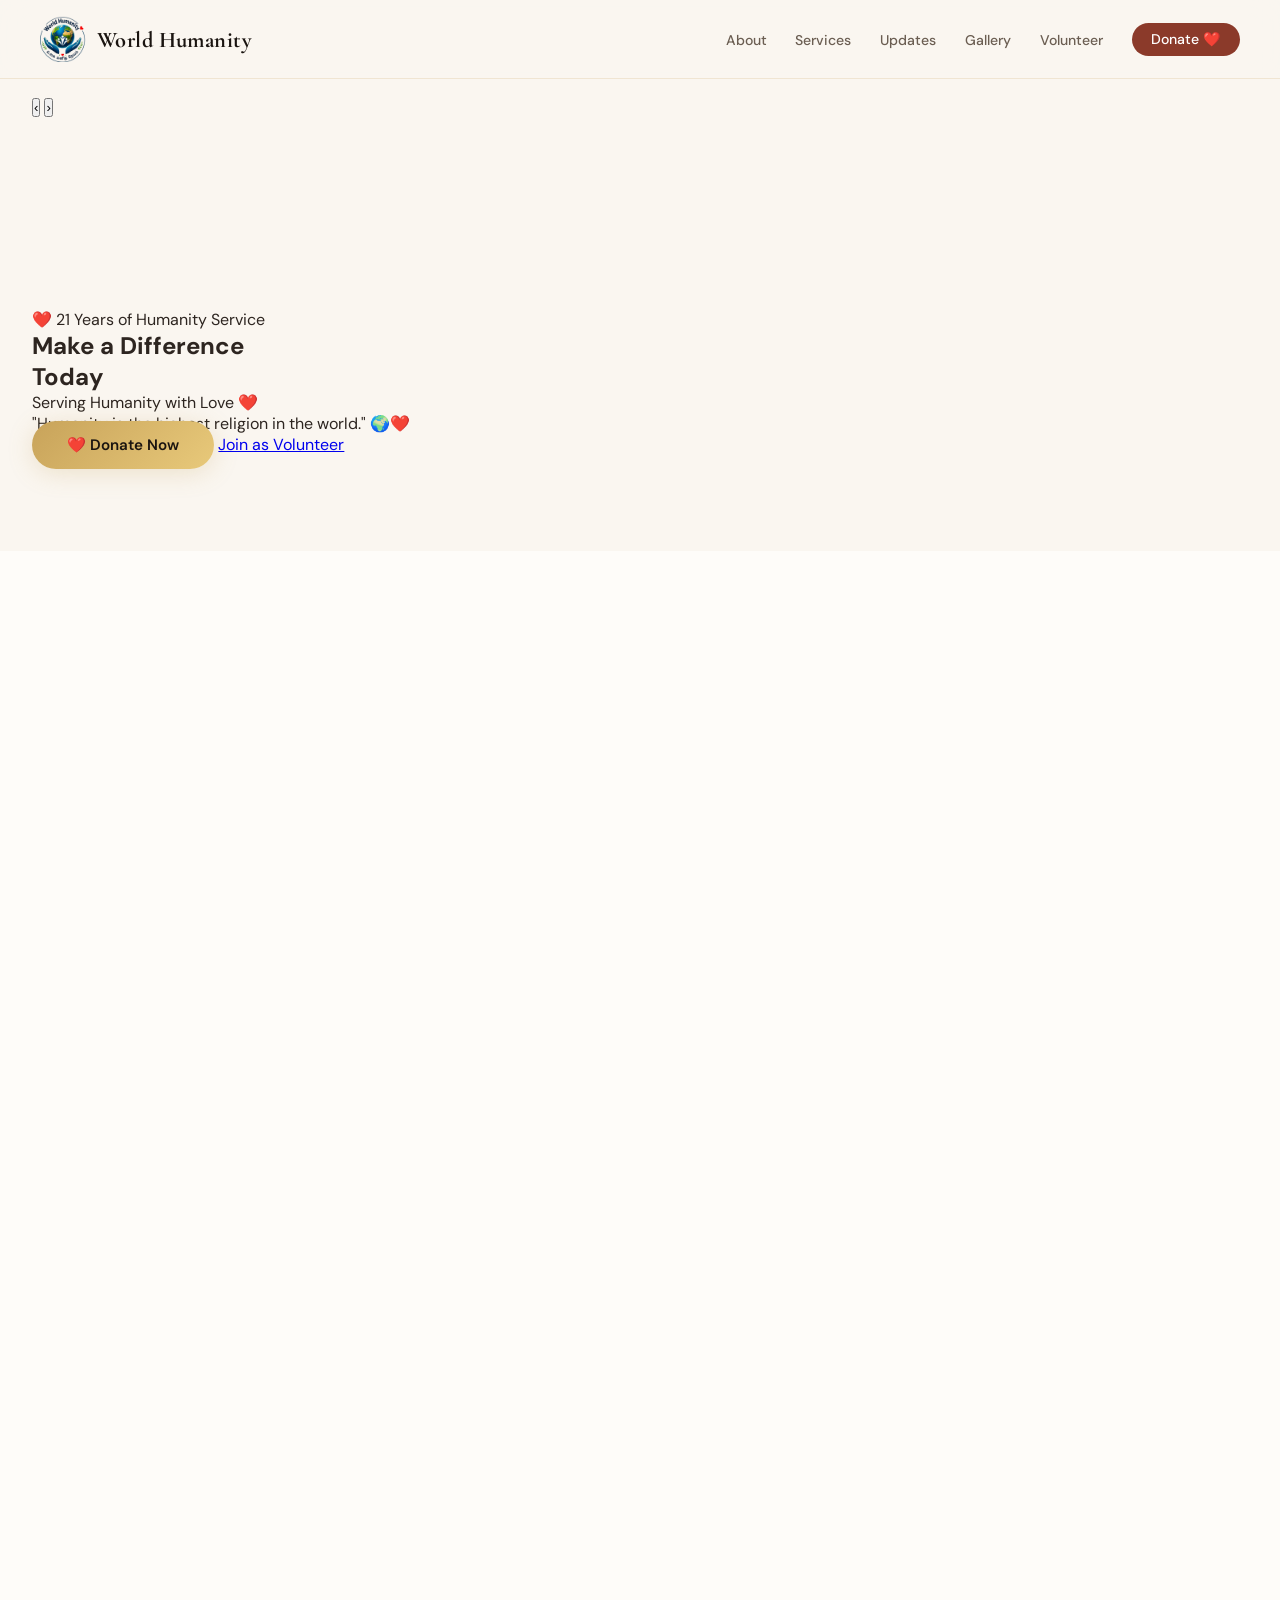
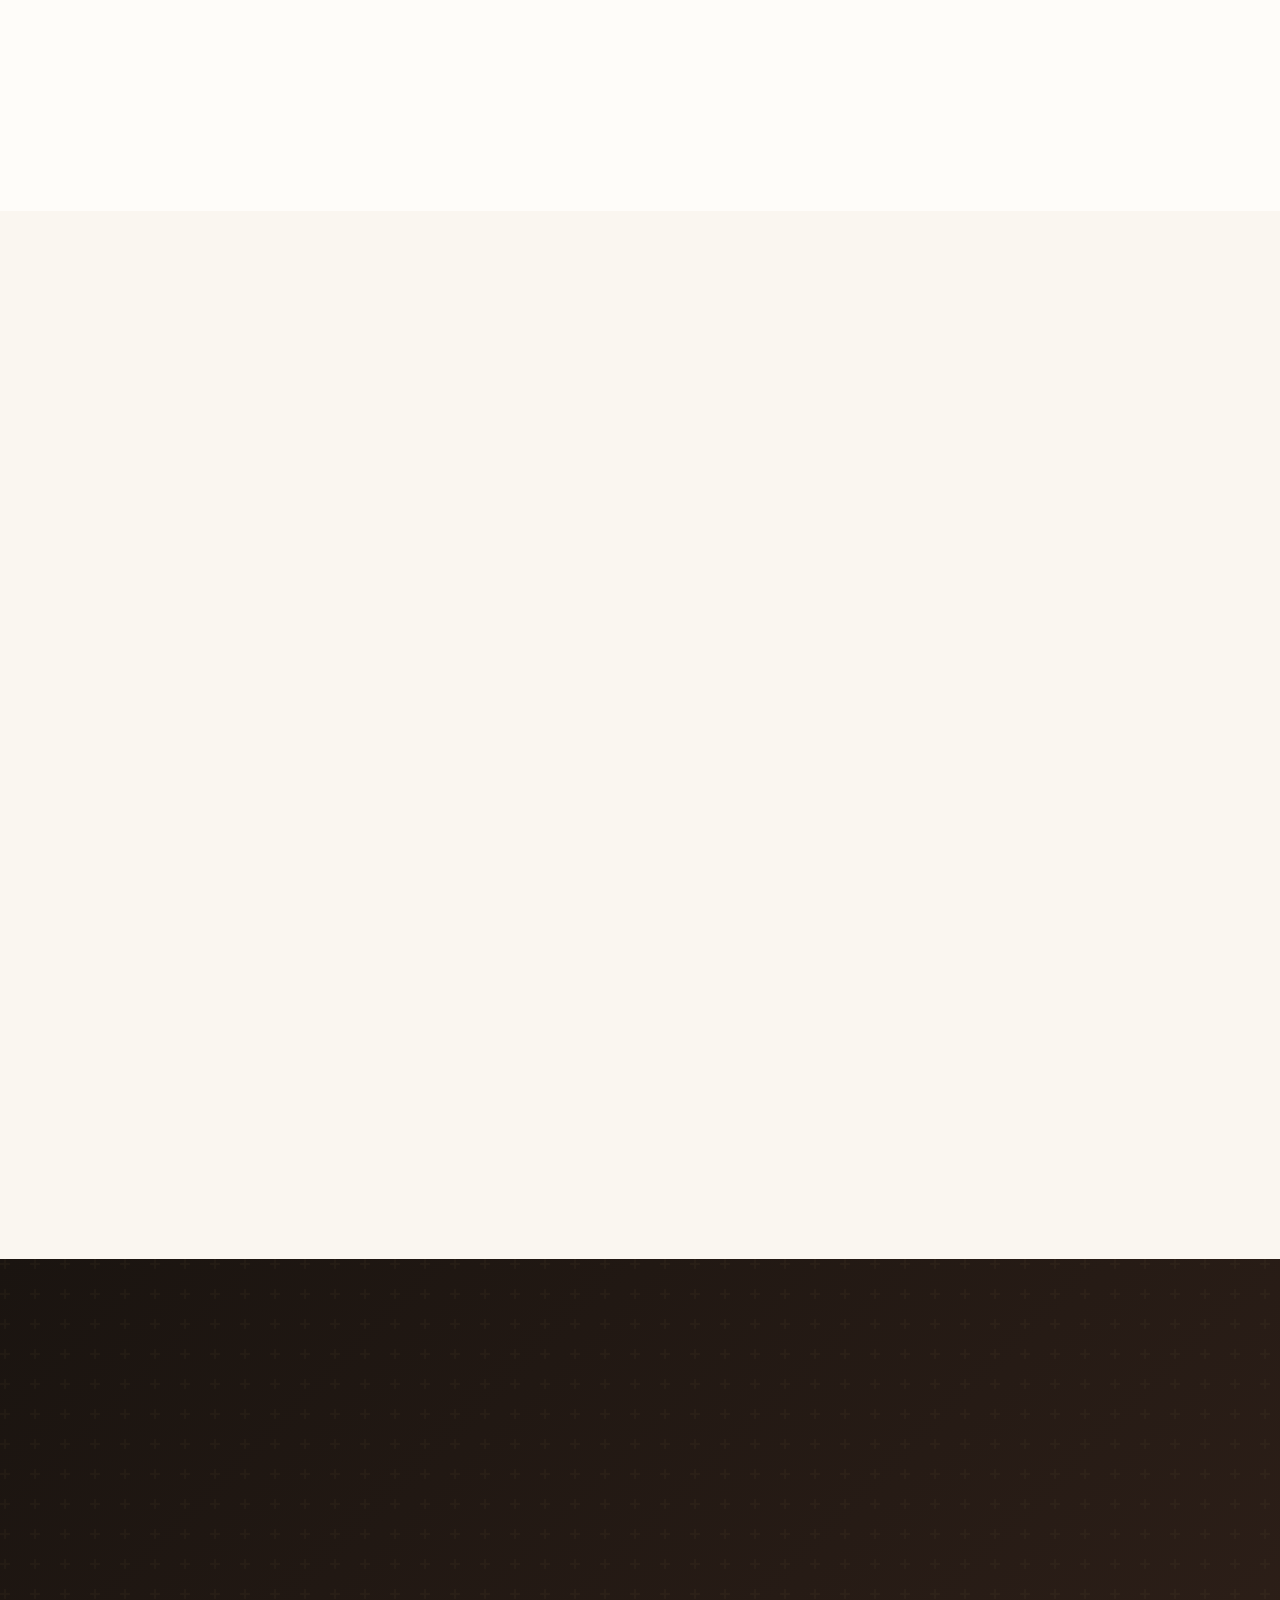
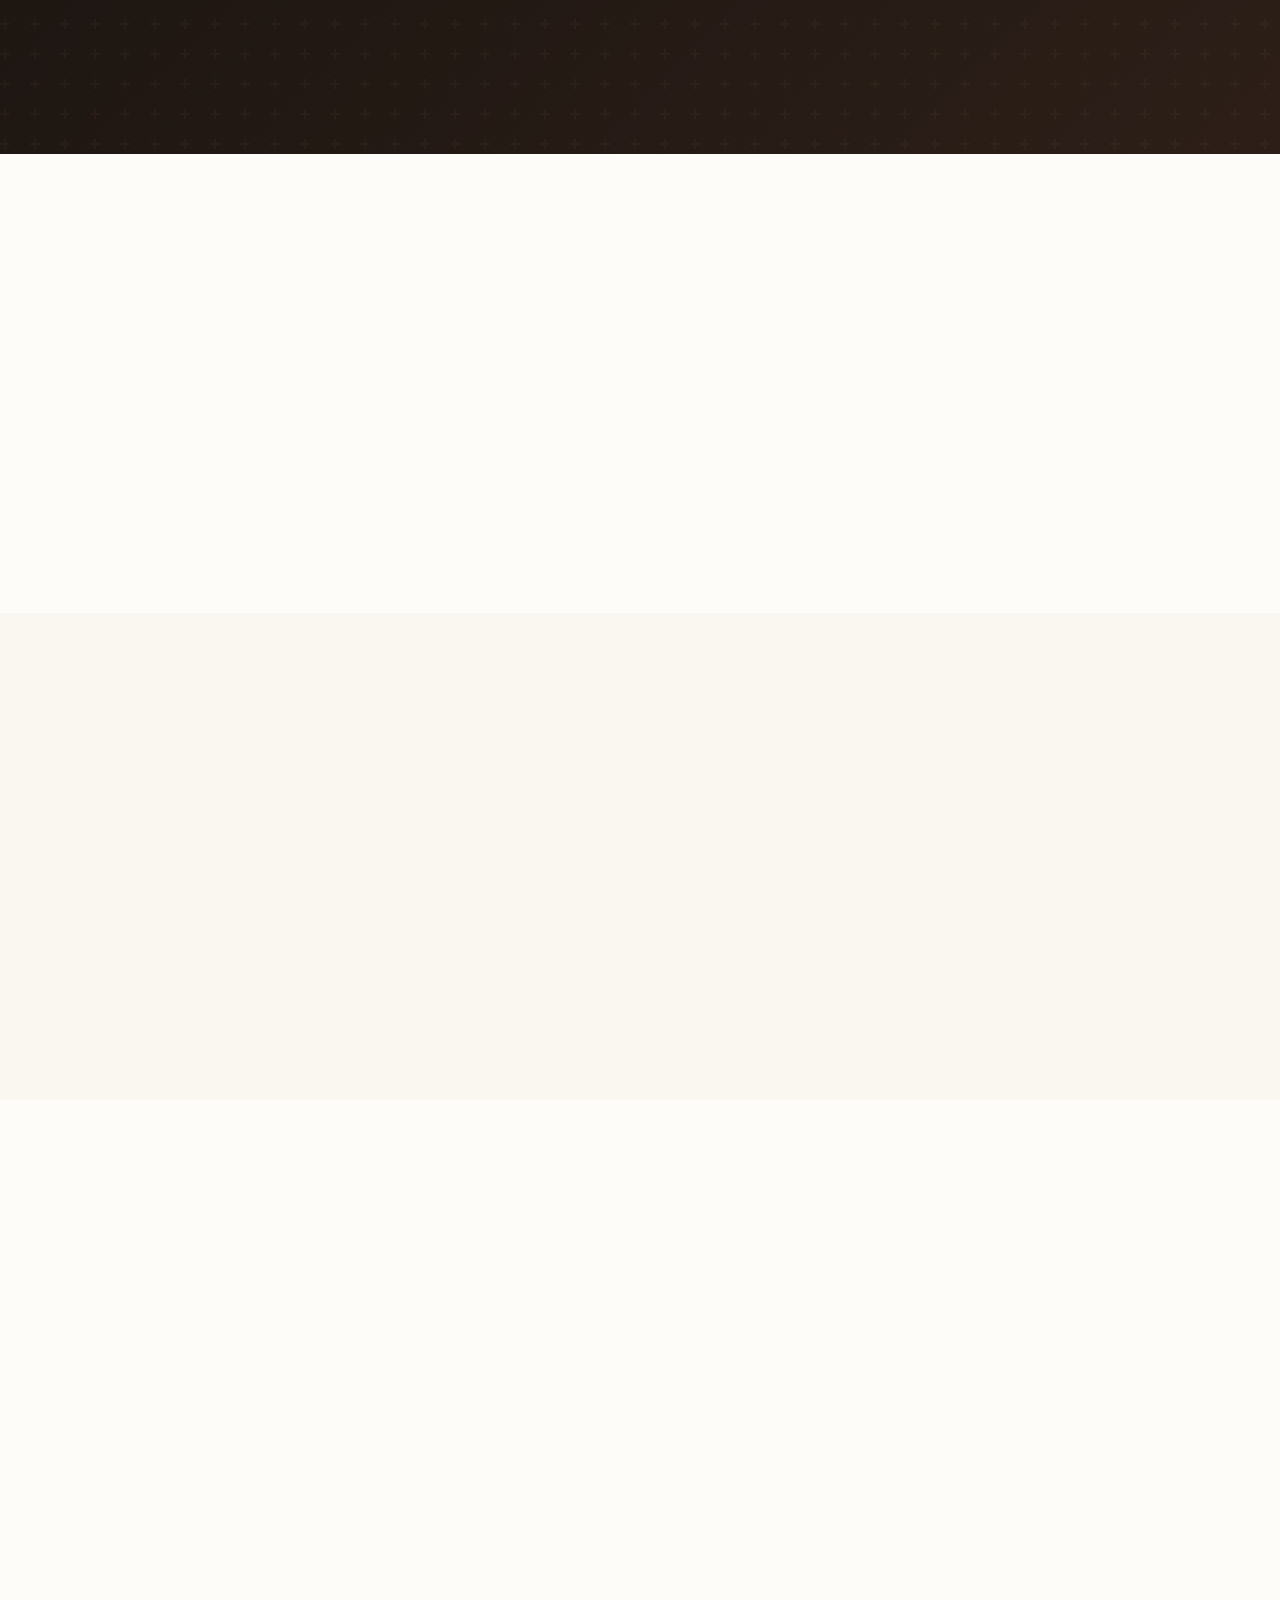
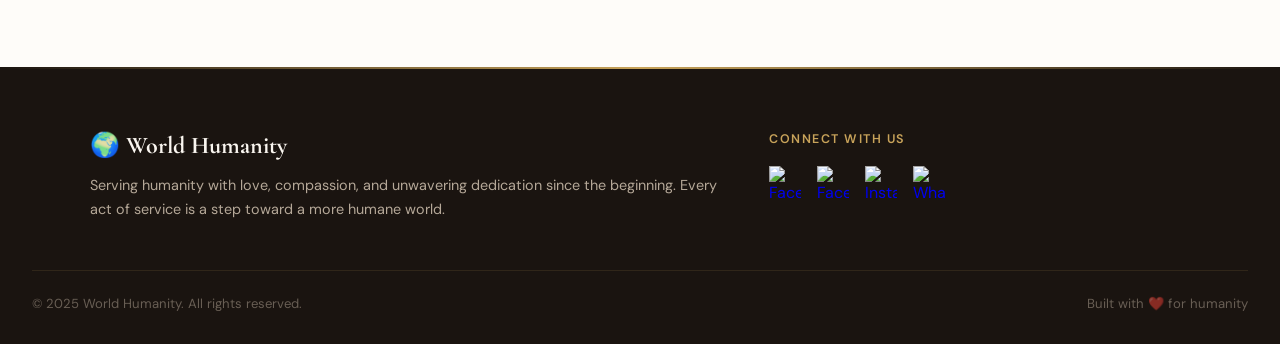
==== commit 212f8f5d: "Update index.html" ====
--- a/index.html
+++ b/index.html
@@ -31,34 +31,45 @@
   </button>
 </nav>
 
-<!-- ── HERO ── -->
-<section class="hero" id="home">
-  <div class="hero-texture"></div>
-  <div class="hero-glow"></div>
-  <div class="hero-content" style="width: 100%; padding: 5rem 1rem 2rem;">
-    
-    <div style="display: inline-flex; align-items: center; justify-content: center; gap: 0.5rem; background: rgba(200,163,90,0.12); border: 1px solid rgba(200,163,90,0.3); border-radius: 50px; padding: 0.5rem 1.2rem; font-size: 0.85rem; font-weight: 600; color: var(--gold-light); letter-spacing: 0.1em; text-transform: uppercase; margin-bottom: 2rem; backdrop-filter: blur(8px); box-shadow: 0 4px 20px rgba(200,163,90,0.15);">
+<!-- ── BANNER SLIDER ── -->
+<section class="banner-section" id="home">
+  <div class="banner-slider" id="heroSlider">
+    <!-- Slides injected by JS; fallback is CSS background on .banner-section -->
+  </div>
+
+  <!-- Left / Right arrow buttons -->
+  <button class="banner-arrow banner-arrow--prev" id="prevSlide" aria-label="Previous slide">&#8249;</button>
+  <button class="banner-arrow banner-arrow--next" id="nextSlide" aria-label="Next slide">&#8250;</button>
+
+  <!-- Dot navigation -->
+  <div class="banner-dots" id="heroSliderDots"></div>
+</section>
+
+<!-- ── INTRO ── -->
+<section class="intro-section">
+  <div class="intro-inner">
+
+    <div class="intro-badge">
       ❤️ 21 Years of Humanity Service
     </div>
 
-    <h1 class="hero-title" style="margin-bottom: 0.8rem; font-size: clamp(2.4rem, 8.5vw, 4.5rem); line-height: 1.15;">
-      <span class="globe-icon" style="font-size: 0.6em; margin-bottom: 0.1em; display: block;"></span>
+    <h1 class="intro-title">
       Make a Difference<br/>Today
     </h1>
 
-    <p style="font-family: 'Cormorant Garamond', serif; font-size: clamp(1.8rem, 7vw, 2.8rem); font-style: italic; font-weight: 600; color: var(--gold); margin-bottom: 2.5rem; line-height: 1.2; text-shadow: 0 4px 15px rgba(26,20,16,0.8);">
+    <p class="intro-tagline">
       Serving Humanity with Love ❤️
     </p>
-    
-    <blockquote class="hero-quote" style="font-size: 1.1rem; max-width: 480px; margin: 0 auto 3rem; border-left: 2px solid var(--gold); padding: 0.8rem 1rem; text-align: left; background: linear-gradient(90deg, rgba(200,163,90,0.15), transparent); border-radius: 0 8px 8px 0; color: #ffffff; font-weight: 500; text-shadow: 0 2px 4px rgba(0,0,0,0.5);">
+
+    <blockquote class="intro-quote">
       "Humanity is the highest religion in the world." 🌍❤️
     </blockquote>
-    
-    <div class="hero-buttons" style="display: flex; flex-direction: column; gap: 1.2rem; align-items: center; max-width: 320px; margin: 0 auto;">
-      <a href="donate.html" class="btn-primary" style="width: 100%; font-size: 1.05rem; padding: 1rem 1.5rem;">❤️ Donate ₹1 onwards</a>
-      <a href="#volunteer" class="btn-outline" style="width: 100%; font-size: 1.05rem; padding: 1rem 1.5rem; border: 2px solid #ffffff; color: #ffffff;">Join as Volunteer</a>
-    </div>
-    
+
+    <div class="intro-buttons">
+      <a href="donate.html" class="btn-primary">❤️ Donate Now</a>
+      <a href="#volunteer" class="btn-outline-dark">Join as Volunteer</a>
+    </div>
+
   </div>
 </section>
 
